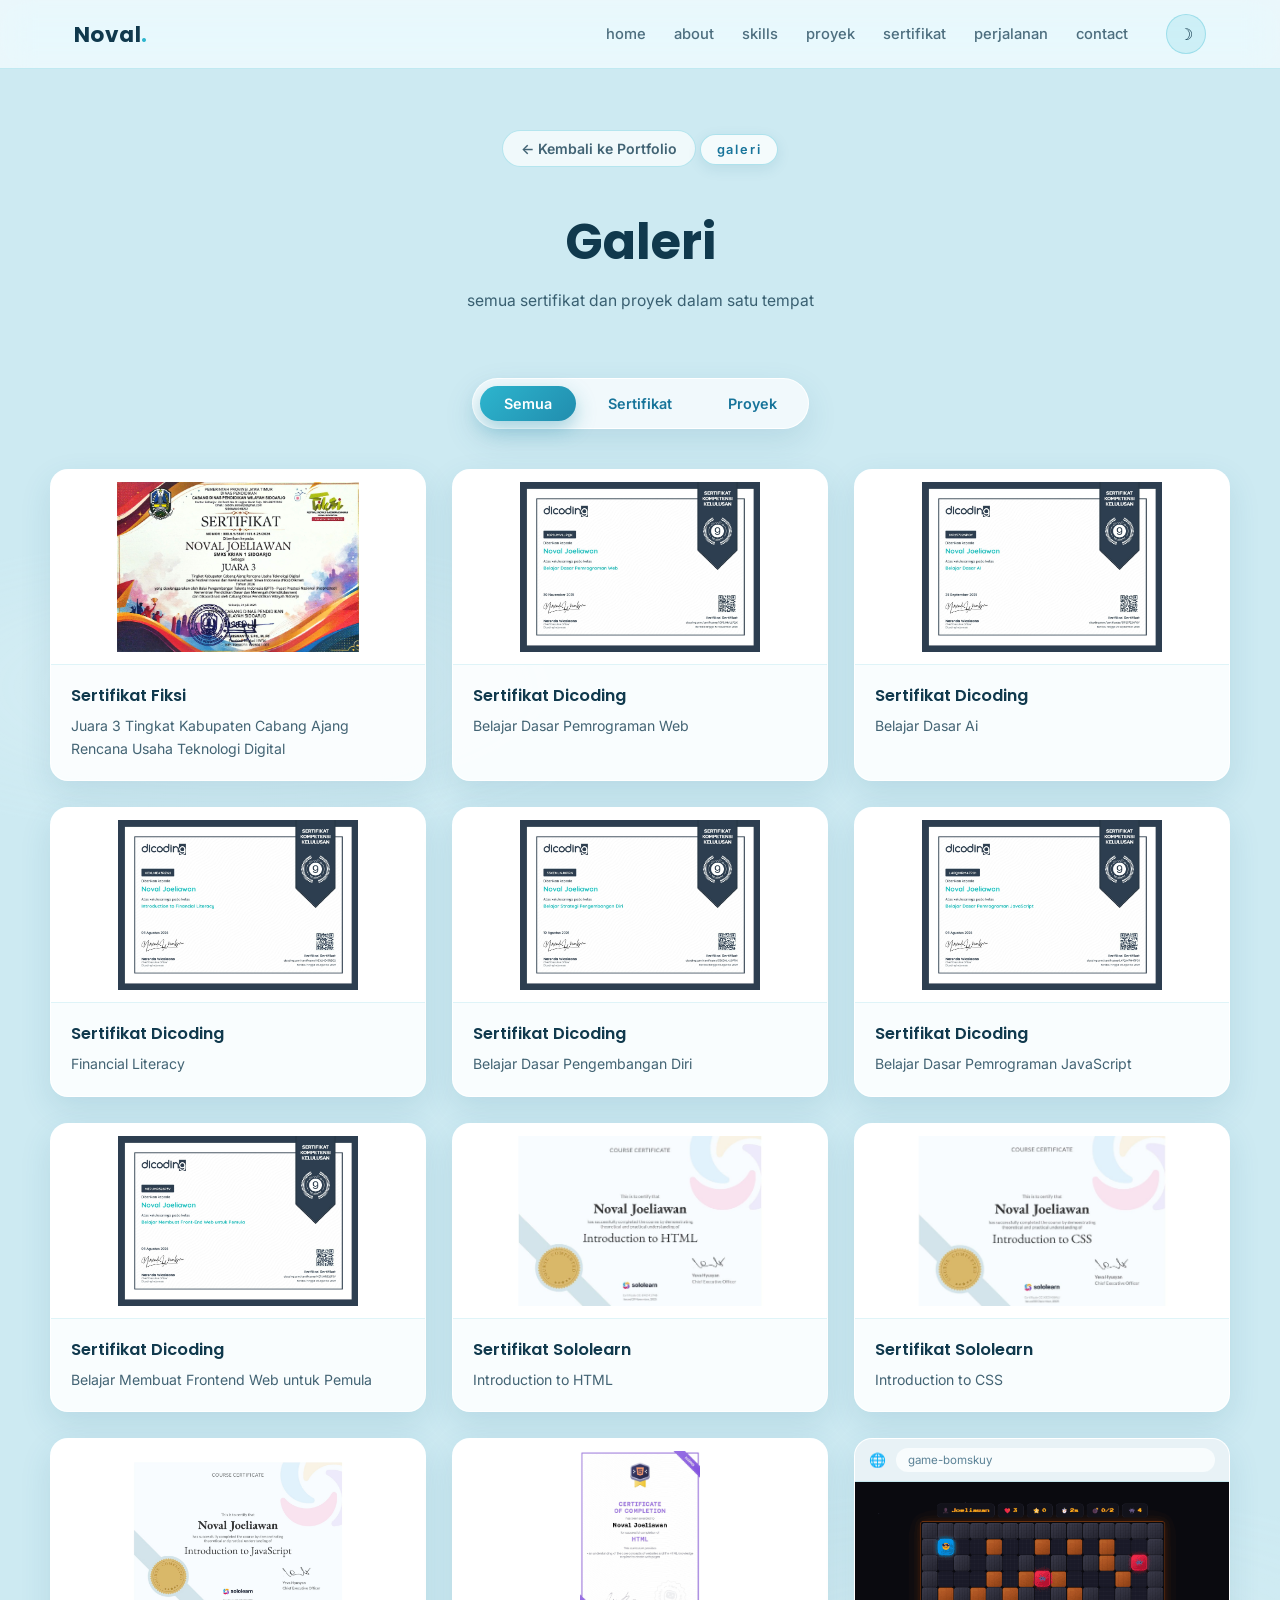
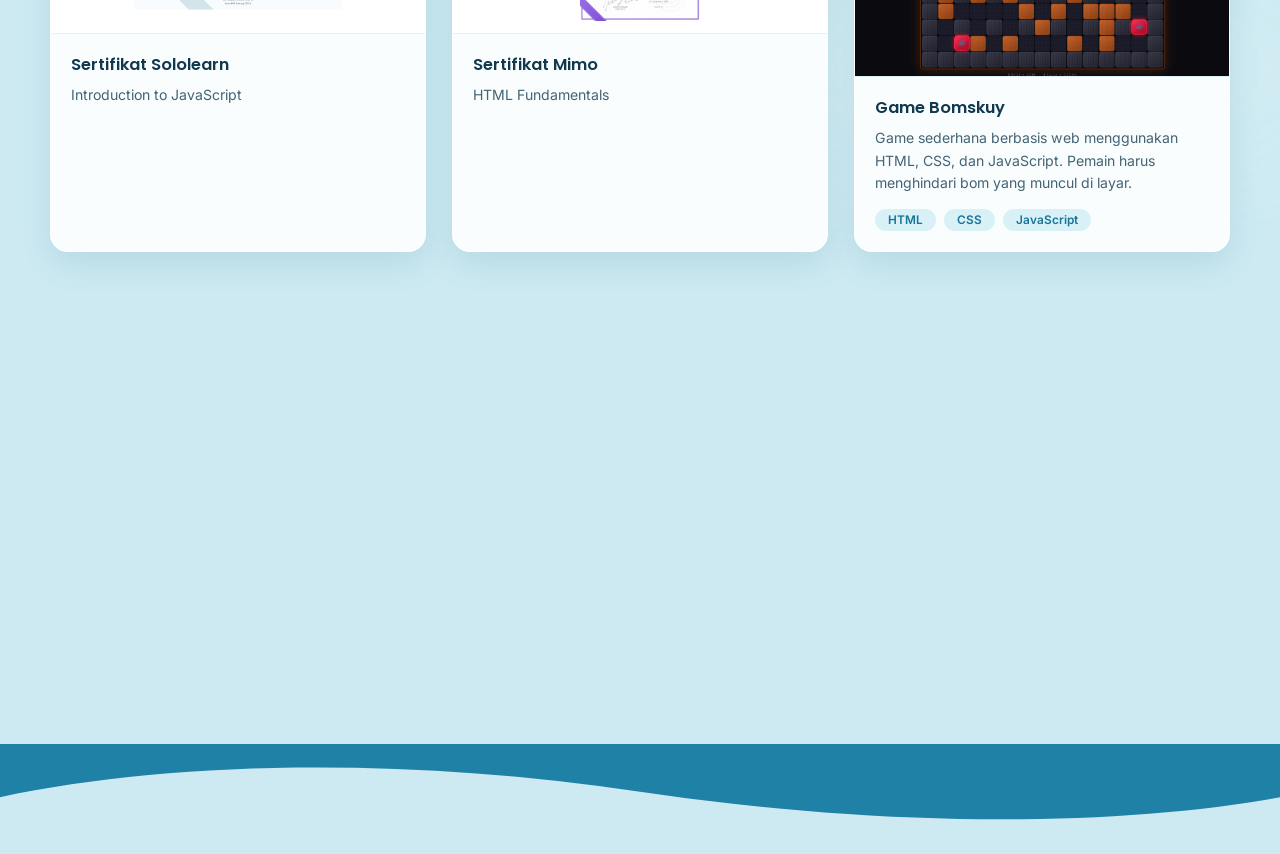
==== gallery.html @ e840181e "Menambahkan Sertifikat" ====
<!doctype html>
<html lang="id">
  <head>
    <meta charset="UTF-8" />
    <meta name="viewport" content="width=device-width, initial-scale=1.0" />
    <title>Galeri — Noval Joeliawan</title>
    <link rel="preconnect" href="https://fonts.googleapis.com" />
    <link rel="preconnect" href="https://fonts.gstatic.com" crossorigin />
    <link rel="stylesheet" href="style.css" />
    <link
      href="https://fonts.googleapis.com/css2?family=Poppins:wght@500;600;700&family=Inter:wght@400;500;600;700&display=swap"
      rel="stylesheet"
    />
    <link href="https://unpkg.com/aos@2.3.1/dist/aos.css" rel="stylesheet" />
    <script src="https://unpkg.com/aos@2.3.1/dist/aos.js"></script>
  </head>
  <body>
    <div class="preloader" id="preloader">
      <div class="preloader-inner">
        <div class="preloader-bar">
          <div class="preloader-bar-fill"></div>
        </div>
        <div class="preloader-text">loading<span>...</span></div>
      </div>
    </div>

    <div class="scroll-progress" id="scrollProgress"></div>

    <canvas id="particles-canvas"></canvas>

    <nav class="navbar">
      <div class="nav-container">
        <a
          href="index.html"
          class="nav-logo"
          id="logo"
          style="text-decoration: none"
        >
          Noval<span class="accent-dot">.</span>
        </a>
        <div class="hamburger"><span></span><span></span><span></span></div>
        <ul class="nav-menu">
          <li><a href="index.html#home" class="nav-link">home</a></li>
          <li><a href="index.html#about" class="nav-link">about</a></li>
          <li><a href="index.html#skills" class="nav-link">skills</a></li>
          <li><a href="index.html#proyek" class="nav-link">proyek</a></li>
          <li>
            <a href="index.html#sertifikat" class="nav-link">sertifikat</a>
          </li>
          <li><a href="index.html#timeline" class="nav-link">perjalanan</a></li>
          <li><a href="index.html#contact" class="nav-link">contact</a></li>
        </ul>
        <div class="nav-actions">
          <button
            type="button"
            class="theme-toggle"
            id="themeToggle"
            title="Toggle Theme"
          >
            <span class="icon-sun">☀</span>
            <span class="icon-moon">☽</span>
          </button>
        </div>
      </div>
    </nav>

    <section class="gallery-page">
      <div class="gallery-page-head">
        <a href="index.html" class="gallery-back-link" data-aos="fade-right">
          &larr; Kembali ke Portfolio
        </a>
        <span class="tag" data-aos="fade-up">Galeri</span>
        <h1 data-aos="fade-up" data-aos-duration="900">Galeri</h1>
        <p class="section-sub" data-aos="fade-up">
          semua sertifikat dan proyek dalam satu tempat
        </p>
      </div>

      <div class="gallery-tabs" data-aos="fade-up">
        <button type="button" class="gallery-tab active" data-category="semua">
          Semua
        </button>
        <button type="button" class="gallery-tab" data-category="sertifikat">
          Sertifikat
        </button>
        <button type="button" class="gallery-tab" data-category="proyek">
          Proyek
        </button>
      </div>

      <div
        id="fullGalleryGrid"
        class="card-grid gallery-full-grid"
        data-aos="zoom-in"
        data-aos-duration="900"
      ></div>
    </section>

    <div id="imgModal" class="modal">
      <span class="close" data-close-modal="imgModal">&times;</span>
      <img id="modalImg" class="modal-content" />
    </div>

    <button
      type="button"
      class="back-to-top"
      id="backToTop"
      aria-label="Back to top"
    >
      <svg viewBox="0 0 24 24">
        <polyline points="18 15 12 9 6 15"></polyline>
      </svg>
    </button>

    <script src="script.js"></script>
  </body>
</html>
---- style.css ----
:root {
  --deep: #218dae;
  --cyan: #2db5ce;
  --sand: #ffe69a;
  --gold: #ffd95a;

  --c-hero: #1f81a6;
  --c-about: #ffe9a5;
  --c-skills: #e4f5fa;
  --c-bars: #d2eef5;
  --c-proy: #f1fafd;
  --c-sert: #ffe29e;
  --c-time: #dff1f6;
  --c-contact: #1f81a6;
  --c-gall: #cdeaf2;

  --ink: #10394d;
  --ink-soft: rgba(16, 57, 77, 0.78);
  --ink-faint: rgba(16, 57, 77, 0.55);

  --card-bg: rgba(255, 255, 255, 0.88);
  --card-border: rgba(255, 255, 255, 0.95);
  --card-shadow: 0 12px 32px rgba(23, 98, 128, 0.12);
  --card-shadow-hover: 0 22px 44px rgba(23, 98, 128, 0.22);

  --nav-bg: rgba(255, 255, 255, 0.62);
  --nav-ink: #10394d;
  --nav-soft: rgba(16, 57, 77, 0.72);
  --nav-panel: rgba(255, 255, 255, 0.94);

  --chrome-bg: #e8f2f6;
  --chrome-bar: #f8fcfd;
  --chrome-text: #5b8296;

  --c-mid: rgba(45, 181, 206, 0.42);
  --c-back: rgba(45, 181, 206, 0.2);
  --c-foam: rgba(255, 255, 255, 0.6);

  --shim: rgba(255, 255, 255, 0.09);
  --creature-tint: #1f7fa0;

  --wave-big: url("data:image/svg+xml,%3Csvg xmlns='http://www.w3.org/2000/svg' viewBox='0 0 600 120' preserveAspectRatio='none'%3E%3Cpath d='M0,0 L0,58 C80,18 190,14 300,52 C410,90 520,92 600,58 L600,0 Z' fill='%23000'/%3E%3C/svg%3E");
  --wave-soft: url("data:image/svg+xml,%3Csvg xmlns='http://www.w3.org/2000/svg' viewBox='0 0 600 120' preserveAspectRatio='none'%3E%3Cpath d='M0,0 L0,68 C100,42 200,38 300,64 C400,90 500,86 600,68 L600,0 Z' fill='%23000'/%3E%3C/svg%3E");
  --wave-low: url("data:image/svg+xml,%3Csvg xmlns='http://www.w3.org/2000/svg' viewBox='0 0 600 120' preserveAspectRatio='none'%3E%3Cpath d='M0,0 L0,78 C90,60 210,60 300,78 C390,96 510,96 600,78 L600,0 Z' fill='%23000'/%3E%3C/svg%3E");
  --wave-foam: url("data:image/svg+xml,%3Csvg xmlns='http://www.w3.org/2000/svg' viewBox='0 0 600 120' preserveAspectRatio='none'%3E%3Cpath d='M0,40 C50,32 100,48 160,42 C220,36 270,52 330,44 C390,38 440,50 500,42 C540,36 570,46 600,40 L600,60 C560,66 520,54 470,62 C420,68 370,54 310,62 C250,68 200,56 140,62 C90,66 40,54 0,60 Z' fill='%23000'/%3E%3C/svg%3E");
  --svg-underline: url("data:image/svg+xml,%3Csvg xmlns='http://www.w3.org/2000/svg' viewBox='0 0 18 6'%3E%3Cpath d='M0,3C3,0,6,0,9,3C12,6,15,6,18,3' fill='none' stroke='%232DB5CE' stroke-width='2' stroke-linecap='round'/%3E%3C/svg%3E");
  --svg-fish: url("data:image/svg+xml,%3Csvg xmlns='http://www.w3.org/2000/svg' viewBox='0 0 60 30'%3E%3Cpath d='M56 15C46 4 27 2 16 9L3 15L16 21C27 28 46 26 56 15Z'/%3E%3C/svg%3E");
  --svg-fish-l: url("data:image/svg+xml,%3Csvg xmlns='http://www.w3.org/2000/svg' viewBox='0 0 60 30'%3E%3Cpath d='M4 15C14 4 33 2 44 9L57 15L44 21C33 28 14 26 4 15Z'/%3E%3C/svg%3E");
  --svg-whale: url("data:image/svg+xml,%3Csvg xmlns='http://www.w3.org/2000/svg' viewBox='0 0 120 48'%3E%3Cpath d='M112 24C106 14 92 7 78 7C74 7 70 8 67 10C64 4 58 2 53 3C55 6 56 9 55 12C48 14 41 17 37 21L10 10C15 16 18 20 18 24C18 28 15 32 10 38L37 27C45 34 60 40 76 40C92 40 106 33 112 24Z' fill='%23000'/%3E%3C/svg%3E");
  --svg-jelly: url("data:image/svg+xml,%3Csvg xmlns='http://www.w3.org/2000/svg' viewBox='0 0 40 56'%3E%3Cpath d='M20 3C30 3 37 9 37 17C37 23 32 26 27 26C24.5 26 22 24.5 20 24.5C17.5 24.5 15.5 26 13 26C8 26 3 23 3 17C3 9 10 3 20 3Z'/%3E%3Cpath d='M11 27C10 33 14 35 12.5 41' fill='none' stroke='%23000' stroke-width='2.4' stroke-linecap='round'/%3E%3Cpath d='M20 28C19 34 23 37 21 45' fill='none' stroke='%23000' stroke-width='2.4' stroke-linecap='round'/%3E%3Cpath d='M29 27C30 33 26 35 27.5 41' fill='none' stroke='%23000' stroke-width='2.4' stroke-linecap='round'/%3E%3C/svg%3E");
}

[data-theme="dark"] {
  --deep: #116b82;
  --cyan: #7dd3e8;
  --sand: #b89b52;
  --gold: #b89b52;

  --c-hero: #082f49;
  --c-about: #2a2410;
  --c-skills: #0c2534;
  --c-bars: #0a2130;
  --c-proy: #0c2b3a;
  --c-sert: #27210e;
  --c-time: #0a2331;
  --c-contact: #061a2b;
  --c-gall: #0b2533;

  --ink: #ddf7ff;
  --ink-soft: rgba(221, 247, 255, 0.72);
  --ink-faint: rgba(221, 247, 255, 0.48);

  --card-bg: rgba(125, 211, 232, 0.06);
  --card-border: rgba(125, 211, 232, 0.14);
  --card-shadow: 0 12px 32px rgba(0, 0, 0, 0.4);
  --card-shadow-hover: 0 22px 44px rgba(0, 0, 0, 0.55);

  --nav-bg: rgba(6, 26, 43, 0.55);
  --nav-ink: #ddf7ff;
  --nav-soft: rgba(221, 247, 255, 0.7);
  --nav-panel: rgba(8, 35, 52, 0.96);

  --chrome-bg: #10293a;
  --chrome-bar: #0b2231;
  --chrome-text: #7fa8bb;

  --c-mid: rgba(17, 107, 130, 0.5);
  --c-back: rgba(17, 107, 130, 0.24);
  --c-foam: rgba(221, 247, 255, 0.42);

  --shim: rgba(125, 211, 232, 0.07);
  --creature-tint: #7dd3e8;
}

*,
*::before,
*::after {
  margin: 0;
  padding: 0;
  box-sizing: border-box;
}

html {
  scroll-behavior: smooth;
  scroll-padding-top: 92px;
}

body {
  font-family: "Inter", sans-serif;
  color: var(--ink);
  background-color: var(--c-hero);
  overflow-x: hidden;
  min-height: 100vh;
  -webkit-font-smoothing: antialiased;
}

img {
  max-width: 100%;
  display: block;
}
ul {
  list-style: none;
}
a {
  text-decoration: none;
  color: inherit;
}
button {
  font-family: inherit;
  border: none;
  cursor: pointer;
  background: none;
}
::selection {
  background: rgba(45, 181, 206, 0.35);
}
a:focus-visible,
button:focus-visible {
  outline: 2px solid var(--cyan);
  outline-offset: 3px;
  border-radius: 6px;
}

::-webkit-scrollbar {
  width: 10px;
}
::-webkit-scrollbar-track {
  background: rgba(45, 181, 206, 0.08);
}
::-webkit-scrollbar-thumb {
  background: linear-gradient(180deg, var(--cyan), var(--deep));
  border-radius: 999px;
}

body,
.hero,
.about,
.skills,
.skill-bars-section,
.content-section,
.timeline-section,
.contact,
.gallery-page,
.circuit-divider,
.circuit-divider::before,
.circuit-divider::after,
.circuit-divider > .wave-extra,
.circuit-divider > .wave-foam,
.navbar,
.modal-content,
.email-box,
.email-field {
  transition:
    background-color 0.8s ease,
    border-color 0.8s ease,
    color 0.8s ease;
}
h2,
h3,
h4,
.about-inner p,
.section-sub,
.cert-desc,
.project-desc,
.timeline-content p,
.footer-note,
.card-title,
.cert-title,
.project-title,
.gallery-page-head h1 {
  transition: color 0.8s ease;
}

.hero,
.about,
.skills,
.skill-bars-section,
.content-section,
.timeline-section,
.contact,
.gallery-page {
  position: relative;
  z-index: 2;
  overflow: hidden;
}

.hero
  > :not(.bubbles-layer):not(.creatures-layer):not(.stars-layer):not(
    .sun-layer
  ):not(#particles-canvas),
.gallery-page
  > :not(.bubbles-layer):not(.creatures-layer):not(.stars-layer):not(
    #sun-layer
  ):not(#particles-canvas),
.about > :not(.bubbles-layer):not(.creatures-layer),
.skills > :not(.bubbles-layer):not(.creatures-layer),
.skill-bars-section > :not(.bubbles-layer):not(.creatures-layer),
.content-section > :not(.bubbles-layer):not(.creatures-layer),
.timeline-section > :not(.bubbles-layer):not(.creatures-layer),
.contact > :not(.bubbles-layer):not(.creatures-layer) {
  position: relative;
  z-index: 1;
}

#particles-canvas {
  position: absolute;
  inset: 0;
  width: 100%;
  height: 100%;
  z-index: 0;
  pointer-events: none;
}
body > #particles-canvas {
  display: none;
}

.tag {
  display: inline-flex;
  align-items: center;
  gap: 6px;
  padding: 7px 16px;
  border-radius: 999px;
  font-size: 0.8rem;
  font-weight: 600;
  letter-spacing: 0.14em;
  text-transform: lowercase;
  background: rgba(255, 255, 255, 0.78);
  color: #17749a;
  border: 1px solid rgba(45, 181, 206, 0.35);
  box-shadow: 0 4px 14px rgba(23, 98, 128, 0.1);
}
.hero .tag,
.contact .tag {
  background: rgba(255, 255, 255, 0.14);
  color: #eafcff;
  border-color: rgba(255, 255, 255, 0.35);
}

h2 {
  font-family: "Poppins", sans-serif;
  font-weight: 700;
  font-size: clamp(1.7rem, 3.6vw, 2.3rem);
  color: var(--ink);
  margin-top: 12px;
  text-align: center;
}
h2::after {
  content: "";
  display: block;
  width: 64px;
  height: 5px;
  margin: 14px auto 0;
  border-radius: 999px;
  background: linear-gradient(90deg, var(--cyan), var(--gold));
}
.section-sub {
  text-align: center;
  color: var(--ink-soft);
  margin: 12px 0 38px;
  font-size: 0.98rem;
}

.btn {
  display: inline-flex;
  align-items: center;
  justify-content: center;
  gap: 8px;
  padding: 13px 28px;
  border-radius: 999px;
  font-family: "Poppins", sans-serif;
  font-weight: 600;
  font-size: 0.95rem;
  transition:
    transform 0.3s ease,
    box-shadow 0.3s ease,
    background 0.3s ease,
    color 0.3s ease;
}
.btn-primary {
  background: linear-gradient(135deg, var(--sand), var(--gold));
  color: #7a5a12;
  box-shadow: 0 12px 28px rgba(255, 217, 90, 0.35);
}
.btn-primary:hover {
  transform: translateY(-3px);
  box-shadow: 0 18px 36px rgba(255, 217, 90, 0.45);
}
.btn-outline {
  border: 1.5px solid rgba(255, 255, 255, 0.75);
  color: #f2fbfe;
}
.btn-outline:hover {
  background: rgba(255, 255, 255, 0.14);
  transform: translateY(-3px);
}
.content-section .btn-outline {
  border-color: rgba(33, 141, 174, 0.55);
  color: #17749a;
}
.content-section .btn-outline:hover {
  background: rgba(45, 181, 206, 0.14);
  color: var(--deep);
}

.preloader {
  position: fixed;
  inset: 0;
  z-index: 1000;
  display: flex;
  align-items: center;
  justify-content: center;
  background: linear-gradient(160deg, #1b6f8e, #218dae 55%, #2b9fc0);
  transition:
    opacity 0.6s ease,
    visibility 0.6s ease;
}
.preloader.hidden {
  opacity: 0;
  visibility: hidden;
}
.preloader-inner {
  display: flex;
  flex-direction: column;
  align-items: center;
  gap: 20px;
}
.preloader-bar {
  width: 230px;
  height: 5px;
  border-radius: 999px;
  background: rgba(255, 255, 255, 0.22);
  overflow: hidden;
}
.preloader-bar-fill {
  width: 42%;
  height: 100%;
  border-radius: 999px;
  background: linear-gradient(90deg, var(--sand), var(--gold));
  animation: preloaderSlide 1.15s ease-in-out infinite;
}
@keyframes preloaderSlide {
  0% {
    transform: translateX(-120%);
  }
  100% {
    transform: translateX(300%);
  }
}
.preloader-text {
  font-size: 0.82rem;
  font-weight: 600;
  letter-spacing: 0.34em;
  text-transform: lowercase;
  color: rgba(255, 255, 255, 0.85);
}
.preloader-text span {
  animation: dotBlink 1s ease-in-out infinite;
}
@keyframes dotBlink {
  0%,
  100% {
    opacity: 0.25;
  }
  50% {
    opacity: 1;
  }
}

.scroll-progress {
  position: fixed;
  top: 0;
  left: 0;
  z-index: 200;
  height: 4px;
  width: 0;
  background: linear-gradient(90deg, var(--cyan), var(--sand));
  border-radius: 0 999px 999px 0;
}

.navbar {
  position: fixed;
  top: 0;
  left: 0;
  right: 0;
  z-index: 100;
  background: var(--nav-bg);
  -webkit-backdrop-filter: blur(16px) saturate(150%);
  backdrop-filter: blur(16px) saturate(150%);
  border-bottom: 1px solid rgba(45, 181, 206, 0.22);
}
.nav-container {
  max-width: 1180px;
  margin: 0 auto;
  padding: 14px 24px;
  display: flex;
  align-items: center;
  gap: 26px;
}
.nav-logo {
  font-family: "Poppins", sans-serif;
  font-weight: 700;
  font-size: 1.35rem;
  color: var(--nav-ink);
  margin-right: auto;
  letter-spacing: 0.02em;
}
.accent-dot {
  color: var(--cyan);
}
.nav-menu {
  display: flex;
  align-items: center;
  gap: 4px;
  order: 3;
}
.nav-link {
  position: relative;
  display: inline-block;
  padding: 8px 12px;
  font-size: 0.92rem;
  font-weight: 500;
  color: var(--nav-soft);
  text-transform: lowercase;
  transition:
    color 0.25s ease,
    background 0.25s ease;
}
.nav-link::after {
  content: "";
  position: absolute;
  left: 12px;
  right: 12px;
  bottom: 2px;
  height: 6px;
  background: var(--svg-underline) repeat-x left center / 18px 6px;
  opacity: 0;
  transform: translateY(5px);
  transition: 0.3s ease;
}
.nav-link:hover {
  color: var(--nav-ink);
}
.nav-link:hover::after {
  opacity: 1;
  transform: translateY(0);
}
.nav-actions {
  display: flex;
  align-items: center;
  gap: 10px;
  order: 4;
}
.theme-toggle {
  width: 40px;
  height: 40px;
  border-radius: 50%;
  display: flex;
  align-items: center;
  justify-content: center;
  background: rgba(45, 181, 206, 0.14);
  color: var(--nav-ink);
  border: 1px solid rgba(45, 181, 206, 0.3);
  font-size: 1rem;
  transition: 0.3s ease;
}
.theme-toggle:hover {
  background: rgba(45, 181, 206, 0.26);
  transform: rotate(15deg);
}
.icon-moon {
  display: inline;
}
.icon-sun {
  display: none;
}
[data-theme="dark"] .icon-moon {
  display: none;
}
[data-theme="dark"] .icon-sun {
  display: inline;
}
.hamburger {
  display: none;
  flex-direction: column;
  gap: 5px;
  cursor: pointer;
  order: 5;
  padding: 8px 4px;
}
.hamburger span {
  width: 24px;
  height: 2.5px;
  border-radius: 2px;
  background: var(--nav-ink);
  transition: 0.35s ease;
}
.hamburger.active span:nth-child(1) {
  transform: translateY(7.5px) rotate(45deg);
}
.hamburger.active span:nth-child(2) {
  opacity: 0;
}
.hamburger.active span:nth-child(3) {
  transform: translateY(-7.5px) rotate(-45deg);
}

.hero {
  width: 100%;
  min-height: 100vh;
  min-height: 100svh;
  display: grid;
  grid-template-columns: minmax(0, 560px) minmax(0, 470px);
  justify-content: center;
  align-items: center;
  gap: 56px;
  padding: 130px 28px 90px;
  background-color: var(--c-hero);

  background-image: linear-gradient(
    180deg,
    rgba(255, 255, 255, 0.08),
    rgba(4, 26, 38, 0.18) 90%
  );
}

.hero::before {
  content: "";
  position: absolute;
  inset: 0;
  z-index: 0;
  pointer-events: none;
  background-image:
    linear-gradient(
      73deg,
      rgba(255, 255, 255, 0) 30%,
      rgba(255, 255, 255, 0.05) 36%,
      rgba(255, 255, 255, 0.13) 42%,
      rgba(255, 255, 255, 0.05) 48%,
      rgba(255, 255, 255, 0) 54%
    ),
    linear-gradient(
      84deg,
      rgba(255, 255, 255, 0) 55%,
      rgba(255, 255, 255, 0.06) 61%,
      rgba(255, 255, 255, 0.11) 66%,
      rgba(255, 255, 255, 0.04) 72%,
      rgba(255, 255, 255, 0) 78%
    ),
    linear-gradient(
      66deg,
      rgba(255, 255, 255, 0) 5%,
      rgba(255, 255, 255, 0.045) 11%,
      rgba(255, 255, 255, 0.09) 16%,
      rgba(255, 255, 255, 0.03) 22%,
      rgba(255, 255, 255, 0) 28%
    );
  animation: raysDrift 16s ease-in-out infinite alternate;
  opacity: 0.9;
  transition: opacity 0.9s ease;
}
@keyframes raysDrift {
  from {
    transform: translate3d(-1.5%, 0, 0);
  }
  to {
    transform: translate3d(1.5%, -1%, 0);
  }
}

.hero::after {
  content: "";
  position: absolute;
  top: -6%;
  right: 10%;
  width: 380px;
  height: 380px;
  border-radius: 50%;
  background: radial-gradient(
    circle,
    rgba(221, 247, 255, 0.22),
    rgba(125, 211, 232, 0.07) 48%,
    transparent 70%
  );
  opacity: 0;
  pointer-events: none;
  z-index: 0;
  transition: opacity 0.9s ease;
}
[data-theme="dark"] .hero::after {
  opacity: 1;
}
[data-theme="dark"] .hero::before {
  opacity: 0.32;
}

.stars-layer {
  position: absolute;
  inset: 0;
  z-index: 0;
  pointer-events: none;
  opacity: 0;
  transition: opacity 1.1s ease;
}
[data-theme="dark"] .stars-layer {
  opacity: 1;
}
.stars-a,
.stars-b {
  position: absolute;
  inset: 0;
  background-repeat: no-repeat;
}
.stars-a {
  background-image:
    radial-gradient(
      1.6px 1.6px at 12% 22%,
      rgba(221, 247, 255, 0.95) 0%,
      transparent 100%
    ),
    radial-gradient(
      1.2px 1.2px at 28% 12%,
      rgba(221, 247, 255, 0.8) 0%,
      transparent 100%
    ),
    radial-gradient(
      1.4px 1.4px at 44% 28%,
      rgba(221, 247, 255, 0.9) 0%,
      transparent 100%
    ),
    radial-gradient(
      1px 1px at 62% 10%,
      rgba(221, 247, 255, 0.7) 0%,
      transparent 100%
    ),
    radial-gradient(
      1.5px 1.5px at 76% 24%,
      rgba(221, 247, 255, 0.85) 0%,
      transparent 100%
    ),
    radial-gradient(
      1.1px 1.1px at 90% 16%,
      rgba(221, 247, 255, 0.75) 0%,
      transparent 100%
    ),
    radial-gradient(
      1.3px 1.3px at 8% 46%,
      rgba(221, 247, 255, 0.7) 0%,
      transparent 100%
    );
  animation: twinkle 5.5s ease-in-out infinite;
}
.stars-b {
  background-image:
    radial-gradient(
      1.1px 1.1px at 20% 34%,
      rgba(125, 211, 232, 0.85) 0%,
      transparent 100%
    ),
    radial-gradient(
      1.4px 1.4px at 36% 18%,
      rgba(125, 211, 232, 0.7) 0%,
      transparent 100%
    ),
    radial-gradient(
      1px 1px at 55% 38%,
      rgba(125, 211, 232, 0.65) 0%,
      transparent 100%
    ),
    radial-gradient(
      1.2px 1.2px at 70% 40%,
      rgba(125, 211, 232, 0.8) 0%,
      transparent 100%
    ),
    radial-gradient(
      1.3px 1.3px at 84% 30%,
      rgba(125, 211, 232, 0.7) 0%,
      transparent 100%
    ),
    radial-gradient(
      1px 1px at 96% 44%,
      rgba(125, 211, 232, 0.6) 0%,
      transparent 100%
    );
  animation: twinkle 7.5s ease-in-out 1.4s infinite;
}
@keyframes twinkle {
  0%,
  100% {
    opacity: 0.95;
  }
  50% {
    opacity: 0.4;
  }
}

.stars-layer::before {
  content: "";
  position: absolute;
  top: 9%;
  right: 15%;
  width: 110px;
  height: 110px;
  border-radius: 50%;
  background: radial-gradient(
    circle at 38% 34%,
    rgba(238, 250, 255, 0.95),
    rgba(221, 247, 255, 0.5) 46%,
    rgba(125, 211, 232, 0.16) 70%,
    transparent 75%
  );
}
.stars-layer::after {
  content: "";
  position: absolute;
  top: 18%;
  right: calc(15% + 16px);
  width: 78px;
  height: 82%;
  border-radius: 40px;
  background: linear-gradient(
    180deg,
    rgba(221, 247, 255, 0.13),
    rgba(221, 247, 255, 0.03) 60%,
    transparent 85%
  );
  filter: blur(9px);
}

.sun-layer {
  position: absolute;
  inset: 0;
  z-index: 0;
  pointer-events: none;
  opacity: 1;
  transition: opacity 1.1s ease;
}
[data-theme="dark"] .sun-layer {
  opacity: 0;
}

.sun-layer::before {
  content: "";
  position: absolute;
  top: 9%;
  right: 15%;
  width: 110px;
  height: 110px;
  border-radius: 50%;
  background: radial-gradient(
    circle at 40% 36%,
    rgba(255, 251, 224, 0.98),
    rgba(255, 230, 154, 0.92) 45%,
    rgba(255, 217, 90, 0.3) 68%,
    transparent 75%
  );
  box-shadow:
    0 0 46px rgba(255, 217, 90, 0.5),
    0 0 110px rgba(255, 217, 90, 0.25);
  animation: sunGlow 9s ease-in-out infinite alternate;
}

.sun-layer::after {
  content: "";
  position: absolute;
  top: 18%;
  right: calc(15% + 16px);
  width: 78px;
  height: 82%;
  border-radius: 40px;
  background: linear-gradient(
    180deg,
    rgba(255, 217, 90, 0.2),
    rgba(255, 217, 90, 0.04) 60%,
    transparent 85%
  );
  filter: blur(9px);
}
@keyframes sunGlow {
  from {
    transform: scale(0.97);
  }
  to {
    transform: scale(1.03);
  }
}

.hero-text {
  max-width: 560px;
}
.hero-text h1 {
  font-family: "Poppins", sans-serif;
  font-weight: 700;
  font-size: clamp(2.1rem, 4.8vw, 3.25rem);
  line-height: 1.16;
  color: #f4fcff;
  margin: 18px 0 12px;
}
.name-highlight {
  background: linear-gradient(92deg, var(--sand), var(--gold) 60%, #ffd76e);
  -webkit-background-clip: text;
  background-clip: text;
  -webkit-text-fill-color: transparent;
}
.typing-wrap {
  display: inline-flex;
  align-items: center;
  gap: 10px;
  padding: 10px 20px;
  border-radius: 999px;
  background: rgba(255, 255, 255, 0.12);
  border: 1px solid rgba(255, 255, 255, 0.28);
  -webkit-backdrop-filter: blur(8px);
  backdrop-filter: blur(8px);
  margin-bottom: 18px;
}
.typing-label {
  font-size: 1rem;
}
.typing-text {
  font-weight: 600;
  font-size: 1.02rem;
  color: #dff4f9;
  letter-spacing: 0.03em;
}
.typing-cursor {
  font-weight: 300;
  color: #7fdce9;
  animation: cursorBlink 0.9s steps(2, start) infinite;
}
@keyframes cursorBlink {
  50% {
    opacity: 0;
  }
}
.hero-text p {
  color: rgba(226, 244, 249, 0.85);
  line-height: 1.75;
  font-size: 1rem;
  max-width: 46ch;
}
.hero-actions {
  display: flex;
  flex-wrap: wrap;
  gap: 14px;
  margin-top: 30px;
}

.hero-visual {
  position: relative;
  min-height: 500px;
  display: flex;
  align-items: center;
  justify-content: center;
}
.hero-visual::before {
  content: "";
  position: absolute;
  width: min(430px, 90%);
  aspect-ratio: 1;
  left: 50%;
  top: 50%;
  border-radius: 50%;
  background: radial-gradient(
    circle,
    rgba(82, 214, 232, 0.38) 0%,
    rgba(45, 181, 206, 0.16) 45%,
    rgba(45, 181, 206, 0) 70%
  );
  animation: glowPulse 7s ease-in-out infinite alternate;
  z-index: 0;
  pointer-events: none;
}
@keyframes glowPulse {
  from {
    transform: translate(-50%, -50%) scale(0.94);
    opacity: 0.7;
  }
  to {
    transform: translate(-50%, -50%) scale(1.08);
    opacity: 1;
  }
}
.hero-img-wrap {
  position: relative;
  z-index: 1;
  width: min(320px, 64vw);
  aspect-ratio: 1;
  border-radius: 50%;
  padding: 12px;
  background: rgba(255, 255, 255, 0.1);
  border: 2px solid rgba(255, 255, 255, 0.38);
  box-shadow: 0 30px 70px rgba(4, 42, 62, 0.45);
  overflow: hidden;
  animation: floatBob 6.5s ease-in-out infinite alternate;
}
.hero-img-wrap img {
  width: 100%;
  height: 100%;
  object-fit: cover;
  border-radius: 50%;
}
.hero-badge {
  position: absolute;
  z-index: 2;
  display: flex;
  align-items: center;
  gap: 6px;
  padding: 10px 18px;
  border-radius: 999px;
  font-family: "Poppins", sans-serif;
  font-weight: 600;
  font-size: 0.85rem;
  color: #eafcff;
  background: rgba(255, 255, 255, 0.16);
  border: 1px solid rgba(255, 255, 255, 0.34);
  -webkit-backdrop-filter: blur(10px);
  backdrop-filter: blur(10px);
  box-shadow: 0 10px 26px rgba(4, 42, 62, 0.3);
  animation: floatSoft 5.5s ease-in-out infinite alternate;
}
.hero-badge-1 {
  top: 6%;
  left: -3%;
}
.hero-badge-2 {
  top: 34%;
  right: -6%;
  animation-duration: 6.8s;
  animation-delay: 1.1s;
}
@keyframes floatBob {
  from {
    transform: translateY(-9px);
  }
  to {
    transform: translateY(11px);
  }
}
@keyframes floatSoft {
  from {
    transform: translateY(-6px);
  }
  to {
    transform: translateY(8px);
  }
}

.bubbles-layer {
  position: absolute;
  inset: 0;
  overflow: hidden;
  pointer-events: none;
  z-index: 0;
}
.bubble {
  position: absolute;
  bottom: -46px;
  left: var(--x);
  width: var(--s);
  height: var(--s);
  border-radius: 50%;
  background: radial-gradient(
    circle at 32% 28%,
    rgba(255, 255, 255, 0.65),
    rgba(255, 255, 255, 0.14) 52%,
    rgba(255, 255, 255, 0) 72%
  );
  border: 1px solid rgba(255, 255, 255, 0.3);
  box-shadow:
    inset 2px 3px 5px rgba(255, 255, 255, 0.2),
    inset -3px -4px 8px rgba(45, 181, 206, 0.14);
  opacity: 0;
  pointer-events: none;
  animation: bubbleRise var(--d) linear infinite;
  animation-delay: var(--dl);
}

.bubble::after {
  content: "";
  position: absolute;
  top: 16%;
  left: 24%;
  width: 28%;
  height: 28%;
  border-radius: 50%;
  background: rgba(255, 255, 255, 0.85);
  filter: blur(0.6px);
  opacity: 0.75;
}
@keyframes bubbleRise {
  0% {
    transform: translate3d(0, 0, 0) scale(0.75);
    opacity: 0;
  }
  9% {
    opacity: var(--o);
  }
  82% {
    opacity: var(--o);
  }
  100% {
    transform: translate3d(var(--dx), var(--travel), 0) scale(1.08);
    opacity: 0;
  }
}

[data-theme="dark"] .bubble {
  box-shadow:
    inset 2px 3px 5px rgba(221, 247, 255, 0.25),
    inset -3px -4px 8px rgba(17, 107, 130, 0.3),
    0 0 10px rgba(125, 211, 232, 0.22);
  border-color: rgba(125, 211, 232, 0.35);
}

.creatures-layer {
  position: absolute;
  inset: 0;
  overflow: hidden;
  pointer-events: none;
  z-index: 0;
}
.creature {
  position: absolute;
  pointer-events: none;
  background-color: var(--creature-tint);
  opacity: var(--co, 0.25);
  -webkit-mask-repeat: no-repeat;
  mask-repeat: no-repeat;
  -webkit-mask-position: center;
  mask-position: center;
  -webkit-mask-size: contain;
  mask-size: contain;
}
.school {
  position: absolute;
  left: -170px;
  top: var(--y, 50%);
  pointer-events: none;
  animation: swimRight var(--dur, 34s) linear infinite;
  animation-delay: var(--dl, 0s);
}
.school.to-left {
  left: auto;
  right: -170px;
  animation-name: swimLeft;
}
.fish {
  width: var(--w, 34px);
  aspect-ratio: 2 / 1;
  -webkit-mask-image: var(--svg-fish);
  mask-image: var(--svg-fish);
  animation: fishBob var(--bob, 4s) ease-in-out infinite alternate;
}
.fish.flip {
  -webkit-mask-image: var(--svg-fish-l);
  mask-image: var(--svg-fish-l);
}
.whale {
  width: var(--w, 190px);
  aspect-ratio: 120 / 48;
  top: var(--y, 30%);
  left: -300px;
  -webkit-mask-image: var(--svg-whale);
  mask-image: var(--svg-whale);
  animation: whaleSwim var(--dur, 65s) linear infinite;
  animation-delay: var(--dl, 0s);
}
.whale.to-left {
  left: auto;
  right: -300px;
  animation-name: whaleSwimL;
}
.jelly-wrap {
  position: absolute;
  bottom: -90px;
  left: var(--x, 50%);
  pointer-events: none;
  animation: jellyRise var(--dur, 40s) linear infinite;
  animation-delay: var(--dl, 0s);
}
.jelly {
  width: var(--w, 46px);
  aspect-ratio: 5 / 7;
  -webkit-mask-image: var(--svg-jelly);
  mask-image: var(--svg-jelly);
  animation: jellyPulse 4.6s ease-in-out infinite;
}
@keyframes swimRight {
  from {
    transform: translate3d(0, 0, 0);
  }
  to {
    transform: translate3d(calc(100vw + 220px), 0, 0);
  }
}
@keyframes swimLeft {
  from {
    transform: translate3d(0, 0, 0);
  }
  to {
    transform: translate3d(calc(-100vw - 220px), 0, 0);
  }
}
@keyframes fishBob {
  from {
    transform: translateY(-6px);
  }
  to {
    transform: translateY(6px);
  }
}
@keyframes whaleSwim {
  from {
    transform: translate3d(0, 0, 0);
  }
  25% {
    transform: translate3d(28vw, -14px, 0);
  }
  50% {
    transform: translate3d(56vw, 10px, 0);
  }
  75% {
    transform: translate3d(84vw, -12px, 0);
  }
  to {
    transform: translate3d(calc(100vw + 340px), 0, 0);
  }
}
@keyframes whaleSwimL {
  from {
    transform: translate3d(0, 0, 0) scaleX(-1);
  }
  25% {
    transform: translate3d(-28vw, -14px, 0) scaleX(-1);
  }
  50% {
    transform: translate3d(-56vw, 10px, 0) scaleX(-1);
  }
  75% {
    transform: translate3d(-84vw, -12px, 0) scaleX(-1);
  }
  to {
    transform: translate3d(calc(-100vw - 340px), 0, 0) scaleX(-1);
  }
}
@keyframes jellyRise {
  0% {
    transform: translate3d(0, 0, 0) scale(0.9);
    opacity: 0;
  }
  10% {
    opacity: 1;
  }
  50% {
    transform: translate3d(34px, calc(var(--travel) / 2), 0) scale(1);
  }
  88% {
    opacity: 1;
  }
  100% {
    transform: translate3d(-26px, var(--travel), 0) scale(0.92);
    opacity: 0;
  }
}
@keyframes jellyPulse {
  0%,
  100% {
    transform: scaleY(0.92) scaleX(1.05);
  }
  50% {
    transform: scaleY(1.06) scaleX(0.96);
  }
}
.hero .creature,
.contact .creature {
  --creature-tint: #d6f2f8;
}

.circuit-divider {
  --m-main: var(--wave-big);
  --m-mid: var(--wave-soft);
  --m-back: var(--wave-low);

  --dur-main: 20s;
  --dur-mid: 27s;
  --dur-back: 35s;
  --dur-foam: 16s;

  --c-main: var(--cyan);
  --c-base: var(--tint-soft, #b9e5ee);
  --foam-o: 0.35;

  --div-h: clamp(84px, 12vw, 140px);

  position: relative;
  z-index: 2;
  overflow: hidden;
  height: var(--div-h);
  background-color: var(--c-base);
}

.circuit-divider::before,
.circuit-divider::after,
.circuit-divider > .wave-extra,
.circuit-divider > .wave-foam {
  position: absolute;
  left: 0;
  top: -16px;
  width: 200%;
  height: calc(100% + 32px);
  pointer-events: none;
  -webkit-mask-repeat: repeat-x;
  mask-repeat: repeat-x;
  -webkit-mask-size: 50% 100%;
  mask-size: 50% 100%;
  transform-origin: top center;
}

.circuit-divider::before {
  content: "";
  background-color: var(--c-back);
  -webkit-mask-image: var(--m-back);
  mask-image: var(--m-back);
  animation: waveFlow2 var(--dur-back) linear infinite reverse;
}

.circuit-divider > .wave-extra {
  display: block;
  background-color: var(--c-mid);
  -webkit-mask-image: var(--m-mid);
  mask-image: var(--m-mid);
  animation: waveFlow var(--dur-mid) linear infinite;
}

.circuit-divider > .wave-foam {
  display: block;
  background-color: var(--c-foam);
  -webkit-mask-image: var(--wave-foam);
  mask-image: var(--wave-foam);
  filter: blur(2px);
  opacity: var(--foam-o);
  animation: waveFlow2 var(--dur-foam) linear infinite reverse;
}

.circuit-divider::after {
  content: "";
  background-color: var(--c-main);
  -webkit-mask-image: var(--m-main);
  mask-image: var(--m-main);
  animation: waveFlow var(--dur-main) linear infinite;
}

@keyframes waveFlow {
  0% {
    transform: translate3d(0, 0, 0) scaleY(1);
  }
  30% {
    transform: translate3d(-15%, 5px, 0) scaleY(1.05);
  }
  60% {
    transform: translate3d(-30%, -3px, 0) scaleY(0.97);
  }
  100% {
    transform: translate3d(-50%, 0, 0) scaleY(1);
  }
}
@keyframes waveFlow2 {
  0% {
    transform: translate3d(0, 0, 0) scaleY(1);
  }
  35% {
    transform: translate3d(-17.5%, -5px, 0) scaleY(0.96);
  }
  70% {
    transform: translate3d(-35%, 4px, 0) scaleY(1.05);
  }
  100% {
    transform: translate3d(-50%, 0, 0) scaleY(1);
  }
}

.wave-a {
  --m-main: var(--wave-big);
  --m-mid: var(--wave-soft);
  --m-back: var(--wave-low);
  --dur-main: 19s;
  --dur-mid: 26s;
  --dur-back: 34s;
  --dur-foam: 15s;
  --c-main: var(--c-hero);
  --c-base: var(--c-about);
  --foam-o: 0.4;
  --div-h: clamp(90px, 13vw, 150px);
}

.wave-b {
  --m-main: var(--wave-soft);
  --m-mid: var(--wave-big);
  --m-back: var(--wave-low);
  --dur-main: 21s;
  --dur-mid: 28s;
  --dur-back: 36s;
  --dur-foam: 17s;
  --c-main: var(--c-about);
  --c-base: var(--c-skills);
  --foam-o: 0.45;
  --div-h: clamp(84px, 12vw, 140px);
}

.wave-c {
  --m-main: var(--wave-low);
  --m-mid: var(--wave-soft);
  --m-back: var(--wave-big);
  --dur-main: 22s;
  --dur-mid: 29s;
  --dur-back: 35s;
  --c-main: var(--c-bars);
  --c-base: var(--c-proy);
  --div-h: clamp(80px, 11vw, 130px);
}

.wave-d {
  --m-main: var(--wave-low);
  --m-mid: var(--wave-low);
  --m-back: var(--wave-soft);
  --dur-main: 20s;
  --dur-mid: 27s;
  --dur-back: 36s;
  --dur-foam: 15s;
  --c-main: var(--c-proy);
  --c-base: var(--c-sert);
  --foam-o: 0.22;
  --div-h: clamp(72px, 10vw, 120px);
}

.wave-e {
  --m-main: var(--wave-soft);
  --m-mid: var(--wave-big);
  --m-back: var(--wave-low);
  --dur-main: 18s;
  --dur-mid: 26s;
  --dur-back: 33s;
  --dur-foam: 14s;
  --c-main: var(--c-sert);
  --c-base: var(--c-time);
  --foam-o: 0.5;
  --div-h: clamp(84px, 12vw, 136px);
}

.wave-f {
  --m-main: var(--wave-big);
  --m-mid: var(--wave-soft);
  --m-back: var(--wave-low);
  --dur-main: 22s;
  --dur-mid: 30s;
  --dur-back: 38s;
  --c-main: var(--c-time);
  --c-base: var(--c-contact);
  --div-h: clamp(90px, 12vw, 145px);
}

.wave-c > .wave-foam,
.wave-f > .wave-foam {
  display: none;
}

.skills::before,
.skill-bars-section::before,
.content-section::before,
.timeline-section::before,
.contact::before,
.gallery-page::before {
  content: "";
  position: absolute;
  inset: 0;
  z-index: 0;
  pointer-events: none;
  background:
    radial-gradient(
      620px 220px at 18% 28%,
      rgba(255, 255, 255, 0.3),
      transparent 70%
    ),
    radial-gradient(
      720px 260px at 78% 68%,
      rgba(255, 255, 255, 0.22),
      transparent 72%
    );
  opacity: 0.65;
  animation: sheenDrift 24s ease-in-out infinite alternate;
  transition: opacity 0.9s ease;
}
@keyframes sheenDrift {
  from {
    transform: translate3d(-1.6%, -1%, 0);
  }
  to {
    transform: translate3d(1.6%, 1.2%, 0);
  }
}
.about::before {
  content: "";
  position: absolute;
  inset: 0;
  z-index: 0;
  pointer-events: none;
  background: radial-gradient(
    700px 300px at 50% 12%,
    rgba(255, 236, 170, 0.5),
    transparent 70%
  );
  opacity: 0.5;
  transition: opacity 0.9s ease;
}
[data-theme="dark"] .about::before {
  background: radial-gradient(
    700px 300px at 50% 12%,
    rgba(184, 155, 82, 0.25),
    transparent 70%
  );
  opacity: 0.35;
}

.skills::after,
.content-section::after,
.timeline-section::after {
  content: "";
  position: absolute;
  top: 0;
  left: -100%;
  width: 300%;
  height: 100%;
  z-index: 0;
  pointer-events: none;
  background: repeating-linear-gradient(
    100deg,
    transparent 0px,
    transparent 340px,
    var(--shim) 380px,
    transparent 430px,
    transparent 900px
  );
  animation: shimmerPan 46s linear infinite;
}
@keyframes shimmerPan {
  from {
    transform: translate3d(0, 0, 0);
  }
  to {
    transform: translate3d(900px, 0, 0);
  }
}

.about {
  background-color: var(--c-about);
  padding: 96px 24px 110px;
}
.about-inner {
  max-width: 860px;
  margin: 0 auto;
  text-align: center;
}
.about-inner p {
  margin-top: 22px;
  color: var(--ink-soft);
  line-height: 1.85;
  font-size: 1.02rem;
}
.about-highlights {
  display: flex;
  flex-wrap: wrap;
  justify-content: center;
  gap: 14px;
  margin-top: 36px;
}
.about-highlight {
  display: flex;
  align-items: center;
  gap: 10px;
  padding: 12px 22px;
  border-radius: 999px;
  background: rgba(255, 255, 255, 0.85);
  border: 1px solid rgba(255, 255, 255, 0.95);
  box-shadow: 0 8px 22px rgba(150, 110, 20, 0.14);
  font-weight: 600;
  font-size: 0.92rem;
  color: var(--ink);
  transition:
    transform 0.3s ease,
    box-shadow 0.3s ease,
    background-color 0.8s ease,
    border-color 0.8s ease,
    color 0.8s ease;
}
.about-highlight:hover {
  transform: translateY(-4px);
  box-shadow: 0 14px 30px rgba(150, 110, 20, 0.2);
}
.about-highlight-icon {
  font-size: 1.1rem;
}

.skills {
  background-color: var(--c-skills);
  padding: 96px 24px 70px;
  text-align: center;
}
.card-list {
  display: flex;
  flex-wrap: wrap;
  justify-content: center;
  gap: 18px;
  margin-top: 44px;
}
.card {
  width: 132px;
  padding: 24px 12px 20px;
  border-radius: 18px;
  display: flex;
  flex-direction: column;
  align-items: center;
  gap: 12px;
  background: var(--card-bg);
  border: 1px solid var(--card-border);
  box-shadow: var(--card-shadow);
  transition:
    transform 0.35s ease,
    box-shadow 0.35s ease,
    background-color 0.8s ease,
    border-color 0.8s ease;
}
.card img {
  width: 52px;
  height: 52px;
  transition: transform 0.35s ease;
}
.card-title {
  font-weight: 600;
  font-size: 0.95rem;
  color: var(--ink);
}
.card:hover {
  transform: translateY(-8px);
  box-shadow: var(--card-shadow-hover);
}
.card:hover img {
  transform: scale(1.12) rotate(-4deg);
}

.skill-bars-section {
  background-color: var(--c-bars);
  padding: 26px 24px 96px;
}
.skill-bars-container {
  max-width: 720px;
  margin: 0 auto;
  display: grid;
  gap: 24px;
}
.skill-bar-header {
  display: flex;
  justify-content: space-between;
  align-items: baseline;
  margin-bottom: 9px;
}
.skill-bar-name {
  font-family: "Poppins", sans-serif;
  font-weight: 600;
  font-size: 0.95rem;
  color: var(--ink);
}
.skill-bar-percent {
  font-weight: 700;
  font-size: 0.85rem;
  color: #1a86a8;
}
.skill-bar-track {
  height: 14px;
  border-radius: 999px;
  overflow: hidden;
  background: rgba(255, 255, 255, 0.75);
  border: 1px solid rgba(45, 181, 206, 0.28);
  box-shadow: inset 0 2px 5px rgba(23, 98, 128, 0.14);
  transition:
    background-color 0.8s ease,
    border-color 0.8s ease;
}
.skill-bar-fill {
  position: relative;
  height: 100%;
  width: 0;
  border-radius: 999px;
  overflow: hidden;
  background: linear-gradient(90deg, var(--cyan), var(--deep));
  transition: width 1.4s cubic-bezier(0.22, 1, 0.36, 1);
}
.skill-bar-fill::after {
  content: "";
  position: absolute;
  inset: 0;
  background: linear-gradient(
    100deg,
    rgba(255, 255, 255, 0) 25%,
    rgba(255, 255, 255, 0.55) 50%,
    rgba(255, 255, 255, 0) 75%
  );
  transform: translateX(-100%);
  opacity: 0;
}
.skill-bar-fill.animated::after {
  opacity: 1;
  animation: barShimmer 3.4s ease-in-out 1.4s infinite;
}
@keyframes barShimmer {
  0% {
    transform: translateX(-100%);
  }
  60%,
  100% {
    transform: translateX(100%);
  }
}

#proyek {
  background-color: var(--c-proy);
}
#sertifikat {
  background-color: var(--c-sert);
}
.content-section {
  padding: 96px 24px 110px;
  text-align: center;
}
.card-grid {
  display: grid;
  grid-template-columns: repeat(auto-fill, minmax(280px, 1fr));
  gap: 26px;
  max-width: 1180px;
  margin: 0 auto;
}
.cert-card,
.project-card {
  background: var(--card-bg);
  border: 1px solid var(--card-border);
  border-radius: 18px;
  overflow: hidden;
  text-align: left;
  box-shadow: var(--card-shadow);
  transition:
    transform 0.35s ease,
    box-shadow 0.35s ease,
    background-color 0.8s ease,
    border-color 0.8s ease;
}
.cert-card:hover,
.project-card:hover {
  transform: translateY(-8px);
  box-shadow: var(--card-shadow-hover);
}
.cert-card img,
.project-card img {
  width: 100%;
  height: 195px;
  cursor: zoom-in;
  border-bottom: 1px solid rgba(45, 181, 206, 0.15);
  transition: transform 0.5s ease;
}
.cert-card img {
  object-fit: contain;
  background: #fff;
  padding: 12px;
}
.project-card img {
  object-fit: cover;
}
.project-card:hover img {
  transform: scale(1.05);
}
.browser-chrome {
  display: flex;
  align-items: center;
  gap: 10px;
  padding: 9px 14px;
  background: var(--chrome-bg);
  border-bottom: 1px solid rgba(45, 181, 206, 0.18);
  transition: background-color 0.8s ease;
}
.browser-chrome-icon {
  font-size: 0.85rem;
}
.browser-bar {
  flex: 1;
  padding: 5px 12px;
  border-radius: 999px;
  background: var(--chrome-bar);
  font-size: 0.72rem;
  color: var(--chrome-text);
  white-space: nowrap;
  overflow: hidden;
  text-overflow: ellipsis;
  transition: background-color 0.8s ease;
}
.cert-body,
.project-body {
  padding: 18px 20px 20px;
}
.cert-title,
.project-title {
  font-family: "Poppins", sans-serif;
  font-weight: 600;
  font-size: 1.02rem;
  color: var(--ink);
}
.cert-desc,
.project-desc {
  margin-top: 7px;
  font-size: 0.88rem;
  line-height: 1.6;
  color: var(--ink-soft);
}
.project-tags {
  display: flex;
  flex-wrap: wrap;
  gap: 8px;
  margin-top: 14px;
}
.project-tag {
  padding: 4px 13px;
  border-radius: 999px;
  font-size: 0.74rem;
  font-weight: 600;
  background: rgba(45, 181, 206, 0.16);
  color: #17749a;
}
.empty-state {
  grid-column: 1 / -1;
  padding: 46px 20px;
  color: var(--ink-faint);
  font-style: italic;
  text-align: center;
}
.gallery-btn-wrap {
  margin-top: 44px;
  text-align: center;
}

.timeline-section {
  background-color: var(--c-time);
  padding: 96px 24px 120px;
  text-align: center;
}
.timeline {
  max-width: 900px;
  margin: 46px auto 0;
  position: relative;
  text-align: left;
}
.timeline::before {
  content: "";
  position: absolute;
  top: 0;
  bottom: 0;
  left: 50%;
  width: 3px;
  transform: translateX(-50%);
  border-radius: 999px;
  background: linear-gradient(
    180deg,
    rgba(45, 181, 206, 0),
    var(--cyan) 12%,
    var(--deep) 88%,
    rgba(45, 181, 206, 0)
  );
}
.timeline-item {
  position: relative;
  width: 50%;
  padding: 0 44px 46px 0;
  text-align: right;
}
.timeline-item:nth-child(even) {
  margin-left: 50%;
  padding: 0 0 46px 44px;
  text-align: left;
}
.timeline-dot {
  position: absolute;
  top: 8px;
  right: -10px;
  width: 18px;
  height: 18px;
  border-radius: 50%;
  background: linear-gradient(135deg, var(--cyan), var(--deep));
  border: 3px solid rgba(255, 255, 255, 0.95);
  box-shadow: 0 0 0 4px rgba(45, 181, 206, 0.22);
}
.timeline-item:nth-child(even) .timeline-dot {
  right: auto;
  left: -10px;
}
.timeline-dot::after {
  content: "";
  position: absolute;
  inset: -8px;
  border-radius: 50%;
  border: 2px solid rgba(45, 181, 206, 0.45);
  animation: dotRipple 2.8s ease-out infinite;
}
@keyframes dotRipple {
  0% {
    transform: scale(0.6);
    opacity: 0.9;
  }
  70%,
  100% {
    transform: scale(1.7);
    opacity: 0;
  }
}
.timeline-content {
  background: var(--card-bg);
  border: 1px solid var(--card-border);
  border-radius: 16px;
  padding: 18px 22px;
  box-shadow: var(--card-shadow);
  transition:
    transform 0.3s ease,
    box-shadow 0.3s ease,
    background-color 0.8s ease,
    border-color 0.8s ease;
}
.timeline-content:hover {
  transform: translateY(-4px);
  box-shadow: var(--card-shadow-hover);
}
.timeline-year {
  display: inline-block;
  padding: 4px 13px;
  border-radius: 999px;
  background: rgba(45, 181, 206, 0.16);
  color: #17749a;
  font-size: 0.74rem;
  font-weight: 700;
  letter-spacing: 0.06em;
}
.timeline-content h4 {
  font-family: "Poppins", sans-serif;
  font-size: 1.02rem;
  color: var(--ink);
  margin: 10px 0 6px;
}
.timeline-content p {
  font-size: 0.88rem;
  line-height: 1.6;
  color: var(--ink-soft);
}

.gallery-page {
  min-height: 100vh;
  background-color: var(--c-gall);
  padding: 130px 24px 140px;
  text-align: center;
}
.gallery-page-head h1 {
  font-family: "Poppins", sans-serif;
  font-weight: 700;
  font-size: clamp(2.2rem, 5vw, 3.1rem);
  color: var(--ink);
  margin-top: 12px;
}
.gallery-back-link {
  display: inline-flex;
  align-items: center;
  gap: 8px;
  margin-bottom: 26px;
  padding: 9px 18px;
  border-radius: 999px;
  background: rgba(255, 255, 255, 0.7);
  border: 1px solid rgba(45, 181, 206, 0.3);
  color: var(--ink-soft);
  font-size: 0.88rem;
  font-weight: 600;
  transition:
    0.3s ease,
    background-color 0.8s ease,
    color 0.8s ease;
}
.gallery-back-link:hover {
  transform: translateX(-5px);
  background: rgba(255, 255, 255, 0.95);
  color: var(--ink);
}
.gallery-tabs {
  display: inline-flex;
  gap: 8px;
  margin: 30px 0 40px;
  padding: 7px;
  border-radius: 999px;
  background: rgba(255, 255, 255, 0.72);
  border: 1px solid rgba(255, 255, 255, 0.95);
  box-shadow: var(--card-shadow);
  transition:
    background-color 0.8s ease,
    border-color 0.8s ease;
}
.gallery-tab {
  padding: 9px 24px;
  border-radius: 999px;
  font-weight: 600;
  font-size: 0.9rem;
  color: #17749a;
  transition: 0.28s ease;
}
.gallery-tab:hover {
  background: rgba(45, 181, 206, 0.16);
}
.gallery-tab.active {
  background: linear-gradient(135deg, var(--cyan), var(--deep));
  color: #fff;
  box-shadow: 0 8px 20px rgba(33, 141, 174, 0.38);
}
.gallery-full-grid {
  text-align: left;
}

.gallery-page::after {
  content: "";
  position: absolute;
  left: 0;
  bottom: 0;
  width: 200%;
  height: clamp(70px, 9vw, 110px);
  background-color: var(--c-hero);
  -webkit-mask-image: var(--wave-big);
  mask-image: var(--wave-big);
  -webkit-mask-repeat: repeat-x;
  mask-repeat: repeat-x;
  -webkit-mask-size: 50% 100%;
  mask-size: 50% 100%;
  animation: waveDriftFlat 24s linear infinite;
  pointer-events: none;
  z-index: 0;
}
@keyframes waveDriftFlat {
  from {
    transform: translate3d(0, 0, 0);
  }
  to {
    transform: translate3d(-50%, 0, 0);
  }
}

.modal {
  display: none;
  position: fixed;
  inset: 0;
  z-index: 600;
  align-items: center;
  justify-content: center;
  padding: 30px;
  background: rgba(6, 32, 45, 0.74);
  -webkit-backdrop-filter: blur(9px);
  backdrop-filter: blur(9px);
}
.modal .close {
  position: absolute;
  top: 20px;
  right: 26px;
  width: 52px;
  height: 52px;
  border-radius: 50%;
  display: flex;
  align-items: center;
  justify-content: center;
  font-size: 2.4rem;
  font-weight: 300;
  line-height: 1;
  color: #fff;
  background: rgba(255, 255, 255, 0.12);
  border: 1px solid rgba(255, 255, 255, 0.25);
  cursor: pointer;
  transition: 0.3s ease;
}
.modal .close:hover {
  background: rgba(255, 255, 255, 0.28);
  transform: rotate(90deg);
}
.modal-content {
  max-width: min(92vw, 880px);
  max-height: 84vh;
  object-fit: contain;
  background: #fff;
  padding: 16px;
  border-radius: 16px;
  box-shadow: 0 40px 90px rgba(0, 20, 32, 0.5);
}
.email-box {
  position: relative;
  width: 100%;
  max-width: 440px;
  background: rgba(255, 255, 255, 0.96);
  border: 1px solid var(--card-border);
  border-radius: 22px;
  padding: 38px 34px;
  text-align: center;
  box-shadow: 0 34px 80px rgba(0, 20, 32, 0.4);
}
.email-box .close {
  top: 14px;
  right: 14px;
  width: 40px;
  height: 40px;
  font-size: 1.7rem;
  background: rgba(45, 181, 206, 0.12);
}
.email-box h3 {
  font-family: "Poppins", sans-serif;
  font-size: 1.35rem;
  color: var(--ink);
  margin: 12px 0 8px;
}
.email-box p {
  font-size: 0.92rem;
  color: var(--ink-soft);
  margin-bottom: 24px;
}
.email-field {
  display: flex;
  align-items: center;
  gap: 10px;
  background: rgba(45, 181, 206, 0.1);
  border: 1px solid rgba(45, 181, 206, 0.28);
  border-radius: 999px;
  padding: 7px 7px 7px 20px;
}
#emailText {
  flex: 1;
  font-weight: 600;
  font-size: 0.92rem;
  color: var(--ink);
  word-break: break-all;
  text-align: left;
}
#copyEmailBtn {
  padding: 10px 22px;
  border-radius: 999px;
  background: linear-gradient(135deg, var(--cyan), var(--deep));
  color: #fff;
  font-weight: 600;
  font-size: 0.88rem;
  white-space: nowrap;
  transition: 0.3s ease;
}
#copyEmailBtn:hover {
  filter: brightness(1.1);
  transform: translateY(-2px);
}

.back-to-top {
  position: fixed;
  right: 26px;
  bottom: 26px;
  z-index: 90;
  width: 52px;
  height: 52px;
  border-radius: 50%;
  display: flex;
  align-items: center;
  justify-content: center;
  background: linear-gradient(135deg, var(--cyan), var(--deep));
  color: #fff;
  box-shadow: 0 14px 32px rgba(33, 141, 174, 0.42);
  opacity: 0;
  visibility: hidden;
  transform: translateY(16px);
  transition: 0.35s ease;
}
.back-to-top.visible {
  opacity: 1;
  visibility: visible;
  transform: translateY(0);
}
.back-to-top:hover {
  transform: translateY(-5px);
}
.back-to-top svg {
  width: 20px;
  height: 20px;
  fill: none;
  stroke: currentColor;
  stroke-width: 2.6;
  stroke-linecap: round;
  stroke-linejoin: round;
}

.contact {
  background-color: var(--c-contact);
  padding: 120px 24px 130px;
  text-align: center;
}
.contact h2 {
  color: #f2fbfe;
}
.contact-icons {
  display: flex;
  justify-content: center;
  flex-wrap: wrap;
  gap: 22px;
  margin-top: 42px;
}
.contact-icons a,
.contact-icons .icon-btn {
  width: 62px;
  height: 62px;
  border-radius: 50%;
  display: flex;
  align-items: center;
  justify-content: center;
  background: rgba(255, 255, 255, 0.94);
  box-shadow: 0 12px 30px rgba(4, 42, 62, 0.35);
  transition:
    transform 0.3s ease,
    box-shadow 0.3s ease;
  cursor: pointer;
}
.contact-icons a img,
.contact-icons .icon-btn img {
  width: 26px;
  height: 26px;
}
.contact-icons a:hover,
.contact-icons .icon-btn:hover {
  transform: translateY(-7px) scale(1.05);
  box-shadow: 0 20px 42px rgba(45, 181, 206, 0.5);
}
.footer-note {
  margin-top: 48px;
  font-size: 0.9rem;
  color: rgba(214, 240, 246, 0.75);
  letter-spacing: 0.05em;
  text-transform: lowercase;
}

.contact::after {
  content: "";
  position: absolute;
  left: 0;
  bottom: 0;
  width: 200%;
  height: clamp(60px, 8vw, 100px);
  background: linear-gradient(
    180deg,
    rgba(4, 22, 32, 0),
    rgba(4, 22, 32, 0.55)
  );
  -webkit-mask-image: var(--wave-big);
  mask-image: var(--wave-big);
  -webkit-mask-repeat: repeat-x;
  mask-repeat: repeat-x;
  -webkit-mask-size: 50% 100%;
  mask-size: 50% 100%;
  animation: waveDriftFlat 26s linear infinite;
  pointer-events: none;
  z-index: 0;
}

[data-theme="dark"] .tag {
  background: rgba(125, 211, 232, 0.1);
  color: #7dd3e8;
  border-color: rgba(125, 211, 232, 0.25);
}
[data-theme="dark"] .hero .tag,
[data-theme="dark"] .contact .tag {
  background: rgba(221, 247, 255, 0.1);
  color: #ddf7ff;
  border-color: rgba(221, 247, 255, 0.28);
}
[data-theme="dark"] .about-highlight {
  background: rgba(125, 211, 232, 0.07);
  border: 1px solid var(--card-border);
  color: var(--ink);
  box-shadow: 0 8px 22px rgba(0, 0, 0, 0.4);
}
[data-theme="dark"] .about-highlight:hover {
  box-shadow: 0 14px 30px rgba(0, 0, 0, 0.5);
}
[data-theme="dark"] .btn-primary {
  color: #241b06;
  box-shadow: 0 12px 28px rgba(0, 0, 0, 0.45);
}
[data-theme="dark"] .btn-primary:hover {
  box-shadow: 0 18px 36px rgba(0, 0, 0, 0.55);
}
[data-theme="dark"] .card img[src*="github"] {
  filter: brightness(0) invert(1);
}
[data-theme="dark"] .content-section .btn-outline {
  border-color: rgba(125, 211, 232, 0.5);
  color: #7dd3e8;
}
[data-theme="dark"] .skill-bar-percent,
[data-theme="dark"] .project-tag,
[data-theme="dark"] .timeline-year,
[data-theme="dark"] .gallery-tab {
  color: #7dd3e8;
}
[data-theme="dark"] .skill-bar-track {
  background: rgba(125, 211, 232, 0.08);
  border-color: rgba(125, 211, 232, 0.22);
}
[data-theme="dark"] .gallery-back-link,
[data-theme="dark"] .gallery-tabs {
  background: rgba(125, 211, 232, 0.08);
  border-color: rgba(125, 211, 232, 0.18);
}

[data-theme="dark"] .email-box {
  background: rgba(8, 35, 52, 0.97);
  border-color: rgba(125, 211, 232, 0.16);
}
[data-theme="dark"] .skills::before,
[data-theme="dark"] .skill-bars-section::before,
[data-theme="dark"] .content-section::before,
[data-theme="dark"] .timeline-section::before,
[data-theme="dark"] .contact::before,
[data-theme="dark"] .gallery-page::before {
  opacity: 0.28;
}

@media (max-width: 1024px) {
  .hero {
    gap: 36px;
  }
  .hero-visual {
    min-height: 460px;
  }
}
@media (max-width: 860px) {
  .hamburger {
    display: flex;
  }
  .nav-container {
    padding: 14px 18px;
  }
  .nav-menu {
    position: fixed;
    top: 74px;
    left: 16px;
    right: 16px;
    flex-direction: column;
    align-items: stretch;
    gap: 4px;
    padding: 16px 14px;
    border-radius: 18px;
    background: var(--nav-panel);
    -webkit-backdrop-filter: blur(18px);
    backdrop-filter: blur(18px);
    border: 1px solid rgba(45, 181, 206, 0.25);
    box-shadow: 0 24px 50px rgba(6, 32, 45, 0.25);
    opacity: 0;
    visibility: hidden;
    transform: translateY(-14px);
    transition: 0.32s ease;
  }
  .nav-menu.active {
    opacity: 1;
    visibility: visible;
    transform: translateY(0);
  }
  .nav-link {
    display: block;
    padding: 12px 16px;
    border-radius: 12px;
  }
  .nav-link:hover {
    background: rgba(45, 181, 206, 0.14);
  }
  .nav-link::after {
    display: none;
  }
  .hero {
    grid-template-columns: minmax(0, 1fr);
    text-align: center;
    padding-top: 120px;
    gap: 26px;
  }

  .hero-visual {
    order: -1;
  }
  .hero-text {
    order: 1;
  }

  .hero-text {
    display: flex;
    flex-direction: column;
    align-items: center;
  }
  .hero-text p {
    margin: 0 auto;
  }
  .hero-visual {
    min-height: 430px;
    width: 100%;
  }
  .hero-badge-1 {
    left: 2%;
  }
  .hero-badge-2 {
    right: 0;
  }
}
@media (max-width: 768px) {
  .circuit-divider::before,
  .circuit-divider > .wave-foam,
  .skills::after,
  .content-section::after,
  .timeline-section::after {
    display: none;
  }
  .bubbles-layer {
    opacity: 0.75;
  }
  .timeline::before {
    left: 20px;
    transform: none;
  }
  .timeline-item,
  .timeline-item:nth-child(even) {
    width: 100%;
    margin-left: 0;
    padding: 0 0 40px 52px;
    text-align: left;
  }
  .timeline-dot,
  .timeline-item:nth-child(even) .timeline-dot {
    left: 12px;
    right: auto;
  }
}
@media (max-width: 480px) {
  .hero {
    padding: 110px 18px 70px;
  }
  .hero-visual {
    min-height: 380px;
  }
  .hero-actions {
    flex-direction: column;
    width: 100%;
  }
  .hero-actions .btn {
    width: 100%;
  }
  .card-grid {
    grid-template-columns: 1fr;
  }
  .back-to-top {
    right: 18px;
    bottom: 18px;
  }
}

@media (prefers-reduced-motion: reduce) {
  *,
  *::before,
  *::after {
    animation-duration: 0.01ms !important;
    animation-iteration-count: 1 !important;
    transition-duration: 0.01ms !important;
  }
  html {
    scroll-behavior: auto;
  }
}
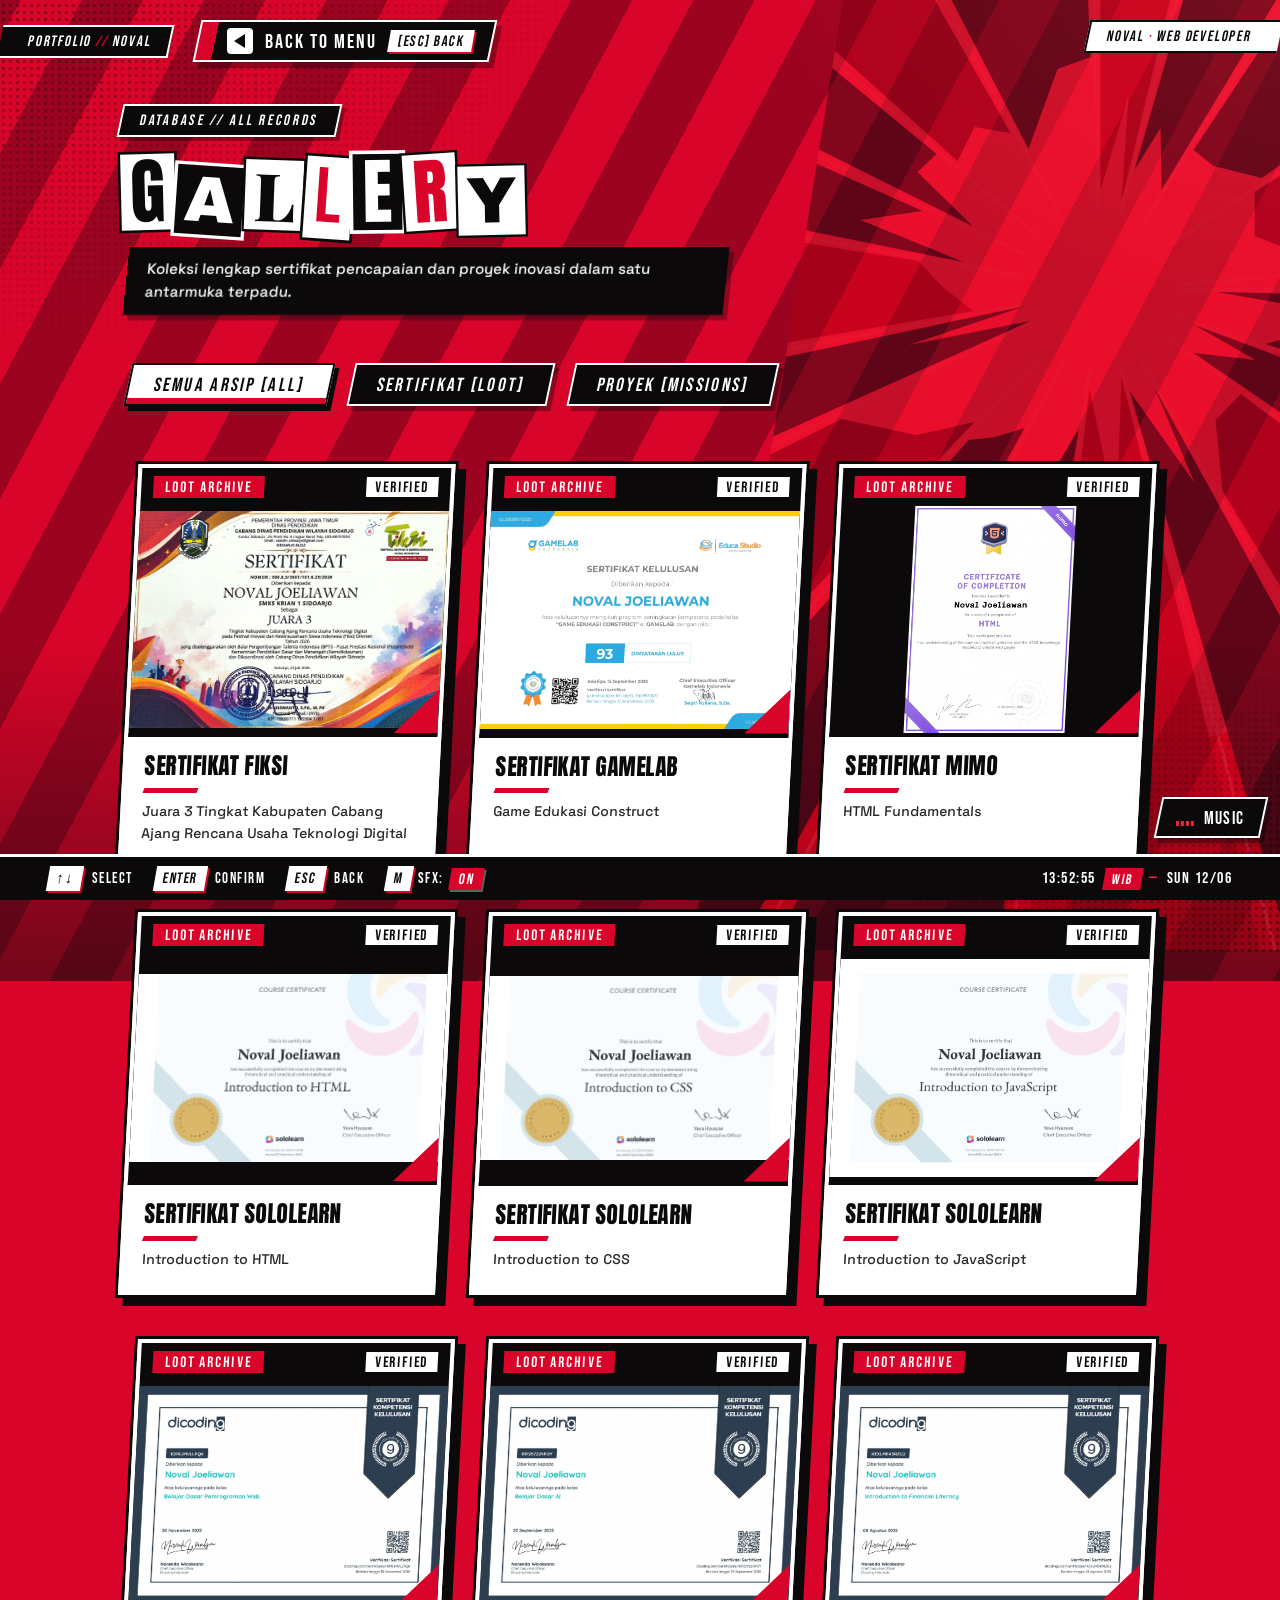
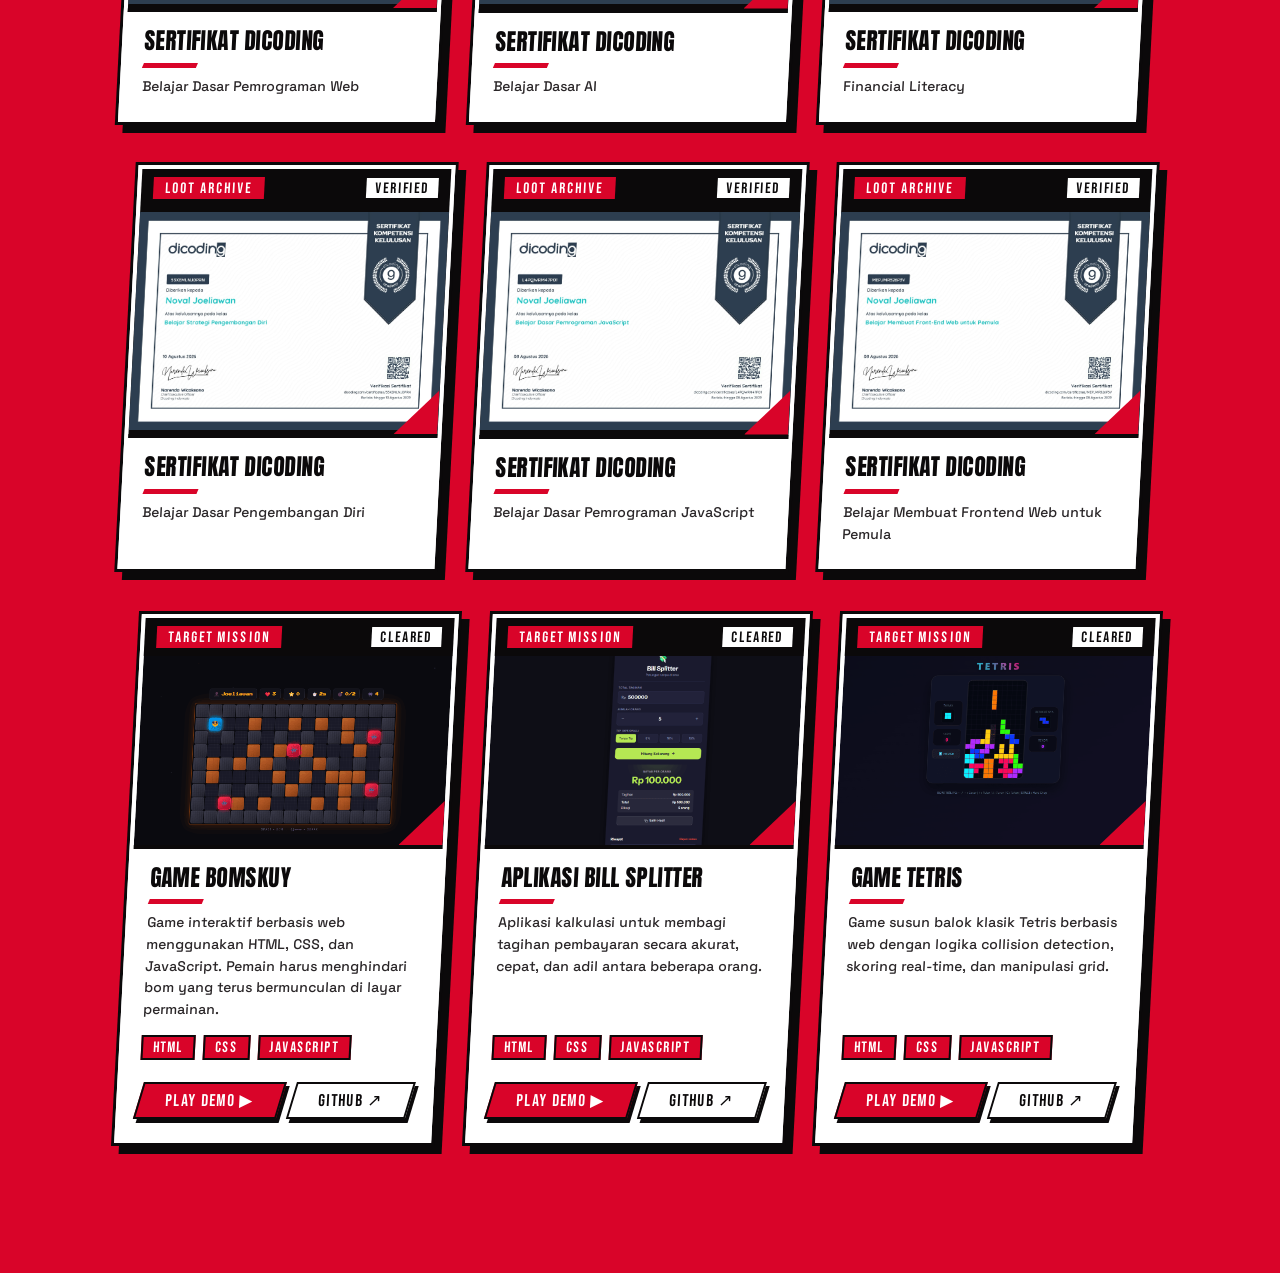
==== commit 9c73dc5f: "Add files via upload" ====
--- a/gallery.html
+++ b/gallery.html
@@ -1,117 +1,123 @@
-<!doctype html>
-<html lang="id">
-  <head>
-    <meta charset="UTF-8" />
-    <meta name="viewport" content="width=device-width, initial-scale=1.0" />
-    <title>Galeri — Noval Joeliawan</title>
-    <link rel="preconnect" href="https://fonts.googleapis.com" />
-    <link rel="preconnect" href="https://fonts.gstatic.com" crossorigin />
-    <link rel="stylesheet" href="style.css" />
-    <link
-      href="https://fonts.googleapis.com/css2?family=Poppins:wght@500;600;700&family=Inter:wght@400;500;600;700&display=swap"
-      rel="stylesheet"
-    />
-    <link href="https://unpkg.com/aos@2.3.1/dist/aos.css" rel="stylesheet" />
-    <script src="https://unpkg.com/aos@2.3.1/dist/aos.js"></script>
-  </head>
-  <body>
-    <div class="preloader" id="preloader">
-      <div class="preloader-inner">
-        <div class="preloader-bar">
-          <div class="preloader-bar-fill"></div>
-        </div>
-        <div class="preloader-text">loading<span>...</span></div>
-      </div>
-    </div>
-
-    <div class="scroll-progress" id="scrollProgress"></div>
-
-    <canvas id="particles-canvas"></canvas>
-
-    <nav class="navbar">
-      <div class="nav-container">
-        <a
-          href="index.html"
-          class="nav-logo"
-          id="logo"
-          style="text-decoration: none"
-        >
-          Noval<span class="accent-dot">.</span>
-        </a>
-        <div class="hamburger"><span></span><span></span><span></span></div>
-        <ul class="nav-menu">
-          <li><a href="index.html#home" class="nav-link">home</a></li>
-          <li><a href="index.html#about" class="nav-link">about</a></li>
-          <li><a href="index.html#skills" class="nav-link">skills</a></li>
-          <li><a href="index.html#proyek" class="nav-link">proyek</a></li>
-          <li>
-            <a href="index.html#sertifikat" class="nav-link">sertifikat</a>
-          </li>
-          <li><a href="index.html#timeline" class="nav-link">perjalanan</a></li>
-          <li><a href="index.html#contact" class="nav-link">contact</a></li>
-        </ul>
-        <div class="nav-actions">
-          <button
-            type="button"
-            class="theme-toggle"
-            id="themeToggle"
-            title="Toggle Theme"
-          >
-            <span class="icon-sun">☀</span>
-            <span class="icon-moon">☽</span>
-          </button>
-        </div>
-      </div>
-    </nav>
-
-    <section class="gallery-page">
-      <div class="gallery-page-head">
-        <a href="index.html" class="gallery-back-link" data-aos="fade-right">
-          &larr; Kembali ke Portfolio
-        </a>
-        <span class="tag" data-aos="fade-up">Galeri</span>
-        <h1 data-aos="fade-up" data-aos-duration="900">Galeri</h1>
-        <p class="section-sub" data-aos="fade-up">
-          semua sertifikat dan proyek dalam satu tempat
-        </p>
-      </div>
-
-      <div class="gallery-tabs" data-aos="fade-up">
-        <button type="button" class="gallery-tab active" data-category="semua">
-          Semua
-        </button>
-        <button type="button" class="gallery-tab" data-category="sertifikat">
-          Sertifikat
-        </button>
-        <button type="button" class="gallery-tab" data-category="proyek">
-          Proyek
-        </button>
-      </div>
-
-      <div
-        id="fullGalleryGrid"
-        class="card-grid gallery-full-grid"
-        data-aos="zoom-in"
-        data-aos-duration="900"
-      ></div>
-    </section>
-
-    <div id="imgModal" class="modal">
-      <span class="close" data-close-modal="imgModal">&times;</span>
-      <img id="modalImg" class="modal-content" />
-    </div>
-
-    <button
-      type="button"
-      class="back-to-top"
-      id="backToTop"
-      aria-label="Back to top"
-    >
-      <svg viewBox="0 0 24 24">
-        <polyline points="18 15 12 9 6 15"></polyline>
-      </svg>
-    </button>
-
-    <script src="script.js"></script>
-  </body>
-</html>
+<!doctype html>
+<html lang="id">
+  <head>
+    <script>
+      /* Iris transition: tutup layar sejak render pertama agar tidak berkedip */
+      try { if (sessionStorage.getItem("p5_nav")) document.documentElement.classList.add("p5-arriving"); } catch (e) {}
+    </script>
+    <script src="router.js"></script>
+    <meta charset="UTF-8" />
+    <meta name="viewport" content="width=device-width, initial-scale=1.0" />
+    <title>Gallery — Noval Joeliawan</title>
+    <link rel="preconnect" href="https://fonts.googleapis.com" />
+    <link rel="preconnect" href="https://fonts.gstatic.com" crossorigin />
+    <link
+      href="https://fonts.googleapis.com/css2?family=Anton&family=Archivo+Black&family=Bebas+Neue&family=Playfair+Display:wght@900&family=Space+Grotesk:wght@400;500;700&display=swap"
+      rel="stylesheet"
+    />
+    <link href="https://unpkg.com/aos@2.3.1/dist/aos.css" rel="stylesheet" />
+    <script src="https://unpkg.com/aos@2.3.1/dist/aos.js"></script>
+    <link rel="stylesheet" href="style.css" />
+    <link rel="stylesheet" href="music.css" />
+  </head>
+  <body class="p5-theme subpage-body gallery-body">
+    <!-- Halftone Overlay -->
+    <div class="p5-halftone-bg" aria-hidden="true"></div>
+
+     </div>
+
+    <!-- Scroll Progress -->
+    <div class="scroll-progress" id="scrollProgress"></div>
+
+    <!-- Top Action Bar: header miring + tombol kembali (active ribbon) -->
+    <header class="p5-subpage-header">
+      <div class="subpage-header-container">
+        <div class="header-left">
+          <div class="tag tag-brand">PORTFOLIO <span>//</span> NOVAL</div>
+          <a href="index.html" class="p5-back-button" title="Kembali ke Menu Utama [ESC]">
+            <span class="back-arrow" aria-hidden="true"><i></i></span>
+            <span class="back-label">BACK TO MENU</span>
+            <kbd class="esc-badge">[ESC] BACK</kbd>
+          </a>
+        </div>
+        <div class="tag tag-role">NOVAL <span>·</span> WEB DEVELOPER</div>
+      </div>
+    </header>
+
+    <!-- Main Gallery Section -->
+    <main class="subpage-content-wrap gallery-page">
+      <div class="section-container">
+        <div class="gallery-page-head">
+          <div class="section-tag-badge" data-aos="fade">DATABASE // ALL RECORDS</div>
+          <h1 class="section-title gallery-main-title ransom-target" data-aos="fade-up" data-aos-duration="700">GALLERY</h1>
+          <p class="section-subtitle" data-aos="fade">
+            Koleksi lengkap sertifikat pencapaian dan proyek inovasi dalam satu antarmuka terpadu.
+          </p>
+        </div>
+
+        <!-- Filter Tab Buttons -->
+        <div class="gallery-tabs-wrap" data-aos="fade-up">
+          <div class="p5-tabs-bar">
+            <button type="button" class="p5-tab-btn active" data-category="semua">
+              <span class="tab-text">SEMUA ARSIP [ALL]</span>
+            </button>
+            <button type="button" class="p5-tab-btn" data-category="sertifikat">
+              <span class="tab-text">SERTIFIKAT [LOOT]</span>
+            </button>
+            <button type="button" class="p5-tab-btn" data-category="proyek">
+              <span class="tab-text">PROYEK [MISSIONS]</span>
+            </button>
+          </div>
+        </div>
+
+        <!-- Gallery Grid -->
+        <div
+          id="fullGalleryGrid"
+          class="p5-cards-grid gallery-full-grid"
+          data-aos="zoom-in"
+          data-aos-duration="800"
+        ></div>
+      </div>
+    </main>
+
+    <!-- Modal Image Preview -->
+    <div id="imgModal" class="p5-modal">
+      <div class="p5-modal-dialog">
+        <button class="p5-close-btn" data-close-modal="imgModal" title="Close [ESC]">
+          &times;
+        </button>
+        <div class="p5-modal-content">
+          <img id="modalImg" class="p5-modal-img" alt="Preview Galeri" />
+        </div>
+      </div>
+    </div>
+
+    <!-- Bottom HUD Bar (sama dengan index.html) -->
+    <div class="p5-hud-bottom-bar">
+      <div class="hints hud-controls-left">
+        <span aria-hidden="true"><kbd>↑↓</kbd> SELECT</span>
+        <span aria-hidden="true"><kbd>ENTER</kbd> CONFIRM</span>
+        <span aria-hidden="true"><kbd>ESC</kbd> BACK</span>
+        <button type="button" class="sfx-toggle" id="sfxToggle" aria-pressed="true" aria-label="Efek suara: aktif (tekan M untuk mengubah)"><kbd>M</kbd> SFX: <b class="sfx-state">ON</b></button>
+      </div>
+      <div class="status" aria-hidden="true">
+        <span id="hudTime">--:--:--</span><span class="wib">WIB</span><span class="dash">—</span
+        ><span id="hudDate">---</span>
+      </div>
+    </div>
+
+    <!-- Back to top button -->
+    <button
+      type="button"
+      class="p5-back-to-top"
+      id="backToTop"
+      aria-label="Back to top"
+    >
+      <span>▲</span>
+    </button>
+
+    <script src="script.js"></script>
+    <script src="music.js"></script>
+    <script src="bgfx.js"></script>
+  </body>
+</html>
--- a/style.css
+++ b/style.css
@@ -1,2396 +1,2002 @@
-:root {
-  --deep: #218dae;
-  --cyan: #2db5ce;
-  --sand: #ffe69a;
-  --gold: #ffd95a;
-
-  --c-hero: #1f81a6;
-  --c-about: #ffe9a5;
-  --c-skills: #e4f5fa;
-  --c-bars: #d2eef5;
-  --c-proy: #f1fafd;
-  --c-sert: #ffe29e;
-  --c-time: #dff1f6;
-  --c-contact: #1f81a6;
-  --c-gall: #cdeaf2;
-
-  --ink: #10394d;
-  --ink-soft: rgba(16, 57, 77, 0.78);
-  --ink-faint: rgba(16, 57, 77, 0.55);
-
-  --card-bg: rgba(255, 255, 255, 0.88);
-  --card-border: rgba(255, 255, 255, 0.95);
-  --card-shadow: 0 12px 32px rgba(23, 98, 128, 0.12);
-  --card-shadow-hover: 0 22px 44px rgba(23, 98, 128, 0.22);
-
-  --nav-bg: rgba(255, 255, 255, 0.62);
-  --nav-ink: #10394d;
-  --nav-soft: rgba(16, 57, 77, 0.72);
-  --nav-panel: rgba(255, 255, 255, 0.94);
-
-  --chrome-bg: #e8f2f6;
-  --chrome-bar: #f8fcfd;
-  --chrome-text: #5b8296;
-
-  --c-mid: rgba(45, 181, 206, 0.42);
-  --c-back: rgba(45, 181, 206, 0.2);
-  --c-foam: rgba(255, 255, 255, 0.6);
-
-  --shim: rgba(255, 255, 255, 0.09);
-  --creature-tint: #1f7fa0;
-
-  --wave-big: url("data:image/svg+xml,%3Csvg xmlns='http://www.w3.org/2000/svg' viewBox='0 0 600 120' preserveAspectRatio='none'%3E%3Cpath d='M0,0 L0,58 C80,18 190,14 300,52 C410,90 520,92 600,58 L600,0 Z' fill='%23000'/%3E%3C/svg%3E");
-  --wave-soft: url("data:image/svg+xml,%3Csvg xmlns='http://www.w3.org/2000/svg' viewBox='0 0 600 120' preserveAspectRatio='none'%3E%3Cpath d='M0,0 L0,68 C100,42 200,38 300,64 C400,90 500,86 600,68 L600,0 Z' fill='%23000'/%3E%3C/svg%3E");
-  --wave-low: url("data:image/svg+xml,%3Csvg xmlns='http://www.w3.org/2000/svg' viewBox='0 0 600 120' preserveAspectRatio='none'%3E%3Cpath d='M0,0 L0,78 C90,60 210,60 300,78 C390,96 510,96 600,78 L600,0 Z' fill='%23000'/%3E%3C/svg%3E");
-  --wave-foam: url("data:image/svg+xml,%3Csvg xmlns='http://www.w3.org/2000/svg' viewBox='0 0 600 120' preserveAspectRatio='none'%3E%3Cpath d='M0,40 C50,32 100,48 160,42 C220,36 270,52 330,44 C390,38 440,50 500,42 C540,36 570,46 600,40 L600,60 C560,66 520,54 470,62 C420,68 370,54 310,62 C250,68 200,56 140,62 C90,66 40,54 0,60 Z' fill='%23000'/%3E%3C/svg%3E");
-  --svg-underline: url("data:image/svg+xml,%3Csvg xmlns='http://www.w3.org/2000/svg' viewBox='0 0 18 6'%3E%3Cpath d='M0,3C3,0,6,0,9,3C12,6,15,6,18,3' fill='none' stroke='%232DB5CE' stroke-width='2' stroke-linecap='round'/%3E%3C/svg%3E");
-  --svg-fish: url("data:image/svg+xml,%3Csvg xmlns='http://www.w3.org/2000/svg' viewBox='0 0 60 30'%3E%3Cpath d='M56 15C46 4 27 2 16 9L3 15L16 21C27 28 46 26 56 15Z'/%3E%3C/svg%3E");
-  --svg-fish-l: url("data:image/svg+xml,%3Csvg xmlns='http://www.w3.org/2000/svg' viewBox='0 0 60 30'%3E%3Cpath d='M4 15C14 4 33 2 44 9L57 15L44 21C33 28 14 26 4 15Z'/%3E%3C/svg%3E");
-  --svg-whale: url("data:image/svg+xml,%3Csvg xmlns='http://www.w3.org/2000/svg' viewBox='0 0 120 48'%3E%3Cpath d='M112 24C106 14 92 7 78 7C74 7 70 8 67 10C64 4 58 2 53 3C55 6 56 9 55 12C48 14 41 17 37 21L10 10C15 16 18 20 18 24C18 28 15 32 10 38L37 27C45 34 60 40 76 40C92 40 106 33 112 24Z' fill='%23000'/%3E%3C/svg%3E");
-  --svg-jelly: url("data:image/svg+xml,%3Csvg xmlns='http://www.w3.org/2000/svg' viewBox='0 0 40 56'%3E%3Cpath d='M20 3C30 3 37 9 37 17C37 23 32 26 27 26C24.5 26 22 24.5 20 24.5C17.5 24.5 15.5 26 13 26C8 26 3 23 3 17C3 9 10 3 20 3Z'/%3E%3Cpath d='M11 27C10 33 14 35 12.5 41' fill='none' stroke='%23000' stroke-width='2.4' stroke-linecap='round'/%3E%3Cpath d='M20 28C19 34 23 37 21 45' fill='none' stroke='%23000' stroke-width='2.4' stroke-linecap='round'/%3E%3Cpath d='M29 27C30 33 26 35 27.5 41' fill='none' stroke='%23000' stroke-width='2.4' stroke-linecap='round'/%3E%3C/svg%3E");
-}
-
-[data-theme="dark"] {
-  --deep: #116b82;
-  --cyan: #7dd3e8;
-  --sand: #b89b52;
-  --gold: #b89b52;
-
-  --c-hero: #082f49;
-  --c-about: #2a2410;
-  --c-skills: #0c2534;
-  --c-bars: #0a2130;
-  --c-proy: #0c2b3a;
-  --c-sert: #27210e;
-  --c-time: #0a2331;
-  --c-contact: #061a2b;
-  --c-gall: #0b2533;
-
-  --ink: #ddf7ff;
-  --ink-soft: rgba(221, 247, 255, 0.72);
-  --ink-faint: rgba(221, 247, 255, 0.48);
-
-  --card-bg: rgba(125, 211, 232, 0.06);
-  --card-border: rgba(125, 211, 232, 0.14);
-  --card-shadow: 0 12px 32px rgba(0, 0, 0, 0.4);
-  --card-shadow-hover: 0 22px 44px rgba(0, 0, 0, 0.55);
-
-  --nav-bg: rgba(6, 26, 43, 0.55);
-  --nav-ink: #ddf7ff;
-  --nav-soft: rgba(221, 247, 255, 0.7);
-  --nav-panel: rgba(8, 35, 52, 0.96);
-
-  --chrome-bg: #10293a;
-  --chrome-bar: #0b2231;
-  --chrome-text: #7fa8bb;
-
-  --c-mid: rgba(17, 107, 130, 0.5);
-  --c-back: rgba(17, 107, 130, 0.24);
-  --c-foam: rgba(221, 247, 255, 0.42);
-
-  --shim: rgba(125, 211, 232, 0.07);
-  --creature-tint: #7dd3e8;
-}
-
-*,
-*::before,
-*::after {
-  margin: 0;
-  padding: 0;
-  box-sizing: border-box;
-}
-
-html {
-  scroll-behavior: smooth;
-  scroll-padding-top: 92px;
-}
-
-body {
-  font-family: "Inter", sans-serif;
-  color: var(--ink);
-  background-color: var(--c-hero);
-  overflow-x: hidden;
-  min-height: 100vh;
-  -webkit-font-smoothing: antialiased;
-}
-
-img {
-  max-width: 100%;
-  display: block;
-}
-ul {
-  list-style: none;
-}
-a {
-  text-decoration: none;
-  color: inherit;
-}
-button {
-  font-family: inherit;
-  border: none;
-  cursor: pointer;
-  background: none;
-}
-::selection {
-  background: rgba(45, 181, 206, 0.35);
-}
-a:focus-visible,
-button:focus-visible {
-  outline: 2px solid var(--cyan);
-  outline-offset: 3px;
-  border-radius: 6px;
-}
-
-::-webkit-scrollbar {
-  width: 10px;
-}
-::-webkit-scrollbar-track {
-  background: rgba(45, 181, 206, 0.08);
-}
-::-webkit-scrollbar-thumb {
-  background: linear-gradient(180deg, var(--cyan), var(--deep));
-  border-radius: 999px;
-}
-
-body,
-.hero,
-.about,
-.skills,
-.skill-bars-section,
-.content-section,
-.timeline-section,
-.contact,
-.gallery-page,
-.circuit-divider,
-.circuit-divider::before,
-.circuit-divider::after,
-.circuit-divider > .wave-extra,
-.circuit-divider > .wave-foam,
-.navbar,
-.modal-content,
-.email-box,
-.email-field {
-  transition:
-    background-color 0.8s ease,
-    border-color 0.8s ease,
-    color 0.8s ease;
-}
-h2,
-h3,
-h4,
-.about-inner p,
-.section-sub,
-.cert-desc,
-.project-desc,
-.timeline-content p,
-.footer-note,
-.card-title,
-.cert-title,
-.project-title,
-.gallery-page-head h1 {
-  transition: color 0.8s ease;
-}
-
-.hero,
-.about,
-.skills,
-.skill-bars-section,
-.content-section,
-.timeline-section,
-.contact,
-.gallery-page {
-  position: relative;
-  z-index: 2;
-  overflow: hidden;
-}
-
-.hero
-  > :not(.bubbles-layer):not(.creatures-layer):not(.stars-layer):not(
-    .sun-layer
-  ):not(#particles-canvas),
-.gallery-page
-  > :not(.bubbles-layer):not(.creatures-layer):not(.stars-layer):not(
-    #sun-layer
-  ):not(#particles-canvas),
-.about > :not(.bubbles-layer):not(.creatures-layer),
-.skills > :not(.bubbles-layer):not(.creatures-layer),
-.skill-bars-section > :not(.bubbles-layer):not(.creatures-layer),
-.content-section > :not(.bubbles-layer):not(.creatures-layer),
-.timeline-section > :not(.bubbles-layer):not(.creatures-layer),
-.contact > :not(.bubbles-layer):not(.creatures-layer) {
-  position: relative;
-  z-index: 1;
-}
-
-#particles-canvas {
-  position: absolute;
-  inset: 0;
-  width: 100%;
-  height: 100%;
-  z-index: 0;
-  pointer-events: none;
-}
-body > #particles-canvas {
-  display: none;
-}
-
-.tag {
-  display: inline-flex;
-  align-items: center;
-  gap: 6px;
-  padding: 7px 16px;
-  border-radius: 999px;
-  font-size: 0.8rem;
-  font-weight: 600;
-  letter-spacing: 0.14em;
-  text-transform: lowercase;
-  background: rgba(255, 255, 255, 0.78);
-  color: #17749a;
-  border: 1px solid rgba(45, 181, 206, 0.35);
-  box-shadow: 0 4px 14px rgba(23, 98, 128, 0.1);
-}
-.hero .tag,
-.contact .tag {
-  background: rgba(255, 255, 255, 0.14);
-  color: #eafcff;
-  border-color: rgba(255, 255, 255, 0.35);
-}
-
-h2 {
-  font-family: "Poppins", sans-serif;
-  font-weight: 700;
-  font-size: clamp(1.7rem, 3.6vw, 2.3rem);
-  color: var(--ink);
-  margin-top: 12px;
-  text-align: center;
-}
-h2::after {
-  content: "";
-  display: block;
-  width: 64px;
-  height: 5px;
-  margin: 14px auto 0;
-  border-radius: 999px;
-  background: linear-gradient(90deg, var(--cyan), var(--gold));
-}
-.section-sub {
-  text-align: center;
-  color: var(--ink-soft);
-  margin: 12px 0 38px;
-  font-size: 0.98rem;
-}
-
-.btn {
-  display: inline-flex;
-  align-items: center;
-  justify-content: center;
-  gap: 8px;
-  padding: 13px 28px;
-  border-radius: 999px;
-  font-family: "Poppins", sans-serif;
-  font-weight: 600;
-  font-size: 0.95rem;
-  transition:
-    transform 0.3s ease,
-    box-shadow 0.3s ease,
-    background 0.3s ease,
-    color 0.3s ease;
-}
-.btn-primary {
-  background: linear-gradient(135deg, var(--sand), var(--gold));
-  color: #7a5a12;
-  box-shadow: 0 12px 28px rgba(255, 217, 90, 0.35);
-}
-.btn-primary:hover {
-  transform: translateY(-3px);
-  box-shadow: 0 18px 36px rgba(255, 217, 90, 0.45);
-}
-.btn-outline {
-  border: 1.5px solid rgba(255, 255, 255, 0.75);
-  color: #f2fbfe;
-}
-.btn-outline:hover {
-  background: rgba(255, 255, 255, 0.14);
-  transform: translateY(-3px);
-}
-.content-section .btn-outline {
-  border-color: rgba(33, 141, 174, 0.55);
-  color: #17749a;
-}
-.content-section .btn-outline:hover {
-  background: rgba(45, 181, 206, 0.14);
-  color: var(--deep);
-}
-
-.preloader {
-  position: fixed;
-  inset: 0;
-  z-index: 1000;
-  display: flex;
-  align-items: center;
-  justify-content: center;
-  background: linear-gradient(160deg, #1b6f8e, #218dae 55%, #2b9fc0);
-  transition:
-    opacity 0.6s ease,
-    visibility 0.6s ease;
-}
-.preloader.hidden {
-  opacity: 0;
-  visibility: hidden;
-}
-.preloader-inner {
-  display: flex;
-  flex-direction: column;
-  align-items: center;
-  gap: 20px;
-}
-.preloader-bar {
-  width: 230px;
-  height: 5px;
-  border-radius: 999px;
-  background: rgba(255, 255, 255, 0.22);
-  overflow: hidden;
-}
-.preloader-bar-fill {
-  width: 42%;
-  height: 100%;
-  border-radius: 999px;
-  background: linear-gradient(90deg, var(--sand), var(--gold));
-  animation: preloaderSlide 1.15s ease-in-out infinite;
-}
-@keyframes preloaderSlide {
-  0% {
-    transform: translateX(-120%);
-  }
-  100% {
-    transform: translateX(300%);
-  }
-}
-.preloader-text {
-  font-size: 0.82rem;
-  font-weight: 600;
-  letter-spacing: 0.34em;
-  text-transform: lowercase;
-  color: rgba(255, 255, 255, 0.85);
-}
-.preloader-text span {
-  animation: dotBlink 1s ease-in-out infinite;
-}
-@keyframes dotBlink {
-  0%,
-  100% {
-    opacity: 0.25;
-  }
-  50% {
-    opacity: 1;
-  }
-}
-
-.scroll-progress {
-  position: fixed;
-  top: 0;
-  left: 0;
-  z-index: 200;
-  height: 4px;
-  width: 0;
-  background: linear-gradient(90deg, var(--cyan), var(--sand));
-  border-radius: 0 999px 999px 0;
-}
-
-.navbar {
-  position: fixed;
-  top: 0;
-  left: 0;
-  right: 0;
-  z-index: 100;
-  background: var(--nav-bg);
-  -webkit-backdrop-filter: blur(16px) saturate(150%);
-  backdrop-filter: blur(16px) saturate(150%);
-  border-bottom: 1px solid rgba(45, 181, 206, 0.22);
-}
-.nav-container {
-  max-width: 1180px;
-  margin: 0 auto;
-  padding: 14px 24px;
-  display: flex;
-  align-items: center;
-  gap: 26px;
-}
-.nav-logo {
-  font-family: "Poppins", sans-serif;
-  font-weight: 700;
-  font-size: 1.35rem;
-  color: var(--nav-ink);
-  margin-right: auto;
-  letter-spacing: 0.02em;
-}
-.accent-dot {
-  color: var(--cyan);
-}
-.nav-menu {
-  display: flex;
-  align-items: center;
-  gap: 4px;
-  order: 3;
-}
-.nav-link {
-  position: relative;
-  display: inline-block;
-  padding: 8px 12px;
-  font-size: 0.92rem;
-  font-weight: 500;
-  color: var(--nav-soft);
-  text-transform: lowercase;
-  transition:
-    color 0.25s ease,
-    background 0.25s ease;
-}
-.nav-link::after {
-  content: "";
-  position: absolute;
-  left: 12px;
-  right: 12px;
-  bottom: 2px;
-  height: 6px;
-  background: var(--svg-underline) repeat-x left center / 18px 6px;
-  opacity: 0;
-  transform: translateY(5px);
-  transition: 0.3s ease;
-}
-.nav-link:hover {
-  color: var(--nav-ink);
-}
-.nav-link:hover::after {
-  opacity: 1;
-  transform: translateY(0);
-}
-.nav-actions {
-  display: flex;
-  align-items: center;
-  gap: 10px;
-  order: 4;
-}
-.theme-toggle {
-  width: 40px;
-  height: 40px;
-  border-radius: 50%;
-  display: flex;
-  align-items: center;
-  justify-content: center;
-  background: rgba(45, 181, 206, 0.14);
-  color: var(--nav-ink);
-  border: 1px solid rgba(45, 181, 206, 0.3);
-  font-size: 1rem;
-  transition: 0.3s ease;
-}
-.theme-toggle:hover {
-  background: rgba(45, 181, 206, 0.26);
-  transform: rotate(15deg);
-}
-.icon-moon {
-  display: inline;
-}
-.icon-sun {
-  display: none;
-}
-[data-theme="dark"] .icon-moon {
-  display: none;
-}
-[data-theme="dark"] .icon-sun {
-  display: inline;
-}
-.hamburger {
-  display: none;
-  flex-direction: column;
-  gap: 5px;
-  cursor: pointer;
-  order: 5;
-  padding: 8px 4px;
-}
-.hamburger span {
-  width: 24px;
-  height: 2.5px;
-  border-radius: 2px;
-  background: var(--nav-ink);
-  transition: 0.35s ease;
-}
-.hamburger.active span:nth-child(1) {
-  transform: translateY(7.5px) rotate(45deg);
-}
-.hamburger.active span:nth-child(2) {
-  opacity: 0;
-}
-.hamburger.active span:nth-child(3) {
-  transform: translateY(-7.5px) rotate(-45deg);
-}
-
-.hero {
-  width: 100%;
-  min-height: 100vh;
-  min-height: 100svh;
-  display: grid;
-  grid-template-columns: minmax(0, 560px) minmax(0, 470px);
-  justify-content: center;
-  align-items: center;
-  gap: 56px;
-  padding: 130px 28px 90px;
-  background-color: var(--c-hero);
-
-  background-image: linear-gradient(
-    180deg,
-    rgba(255, 255, 255, 0.08),
-    rgba(4, 26, 38, 0.18) 90%
-  );
-}
-
-.hero::before {
-  content: "";
-  position: absolute;
-  inset: 0;
-  z-index: 0;
-  pointer-events: none;
-  background-image:
-    linear-gradient(
-      73deg,
-      rgba(255, 255, 255, 0) 30%,
-      rgba(255, 255, 255, 0.05) 36%,
-      rgba(255, 255, 255, 0.13) 42%,
-      rgba(255, 255, 255, 0.05) 48%,
-      rgba(255, 255, 255, 0) 54%
-    ),
-    linear-gradient(
-      84deg,
-      rgba(255, 255, 255, 0) 55%,
-      rgba(255, 255, 255, 0.06) 61%,
-      rgba(255, 255, 255, 0.11) 66%,
-      rgba(255, 255, 255, 0.04) 72%,
-      rgba(255, 255, 255, 0) 78%
-    ),
-    linear-gradient(
-      66deg,
-      rgba(255, 255, 255, 0) 5%,
-      rgba(255, 255, 255, 0.045) 11%,
-      rgba(255, 255, 255, 0.09) 16%,
-      rgba(255, 255, 255, 0.03) 22%,
-      rgba(255, 255, 255, 0) 28%
-    );
-  animation: raysDrift 16s ease-in-out infinite alternate;
-  opacity: 0.9;
-  transition: opacity 0.9s ease;
-}
-@keyframes raysDrift {
-  from {
-    transform: translate3d(-1.5%, 0, 0);
-  }
-  to {
-    transform: translate3d(1.5%, -1%, 0);
-  }
-}
-
-.hero::after {
-  content: "";
-  position: absolute;
-  top: -6%;
-  right: 10%;
-  width: 380px;
-  height: 380px;
-  border-radius: 50%;
-  background: radial-gradient(
-    circle,
-    rgba(221, 247, 255, 0.22),
-    rgba(125, 211, 232, 0.07) 48%,
-    transparent 70%
-  );
-  opacity: 0;
-  pointer-events: none;
-  z-index: 0;
-  transition: opacity 0.9s ease;
-}
-[data-theme="dark"] .hero::after {
-  opacity: 1;
-}
-[data-theme="dark"] .hero::before {
-  opacity: 0.32;
-}
-
-.stars-layer {
-  position: absolute;
-  inset: 0;
-  z-index: 0;
-  pointer-events: none;
-  opacity: 0;
-  transition: opacity 1.1s ease;
-}
-[data-theme="dark"] .stars-layer {
-  opacity: 1;
-}
-.stars-a,
-.stars-b {
-  position: absolute;
-  inset: 0;
-  background-repeat: no-repeat;
-}
-.stars-a {
-  background-image:
-    radial-gradient(
-      1.6px 1.6px at 12% 22%,
-      rgba(221, 247, 255, 0.95) 0%,
-      transparent 100%
-    ),
-    radial-gradient(
-      1.2px 1.2px at 28% 12%,
-      rgba(221, 247, 255, 0.8) 0%,
-      transparent 100%
-    ),
-    radial-gradient(
-      1.4px 1.4px at 44% 28%,
-      rgba(221, 247, 255, 0.9) 0%,
-      transparent 100%
-    ),
-    radial-gradient(
-      1px 1px at 62% 10%,
-      rgba(221, 247, 255, 0.7) 0%,
-      transparent 100%
-    ),
-    radial-gradient(
-      1.5px 1.5px at 76% 24%,
-      rgba(221, 247, 255, 0.85) 0%,
-      transparent 100%
-    ),
-    radial-gradient(
-      1.1px 1.1px at 90% 16%,
-      rgba(221, 247, 255, 0.75) 0%,
-      transparent 100%
-    ),
-    radial-gradient(
-      1.3px 1.3px at 8% 46%,
-      rgba(221, 247, 255, 0.7) 0%,
-      transparent 100%
-    );
-  animation: twinkle 5.5s ease-in-out infinite;
-}
-.stars-b {
-  background-image:
-    radial-gradient(
-      1.1px 1.1px at 20% 34%,
-      rgba(125, 211, 232, 0.85) 0%,
-      transparent 100%
-    ),
-    radial-gradient(
-      1.4px 1.4px at 36% 18%,
-      rgba(125, 211, 232, 0.7) 0%,
-      transparent 100%
-    ),
-    radial-gradient(
-      1px 1px at 55% 38%,
-      rgba(125, 211, 232, 0.65) 0%,
-      transparent 100%
-    ),
-    radial-gradient(
-      1.2px 1.2px at 70% 40%,
-      rgba(125, 211, 232, 0.8) 0%,
-      transparent 100%
-    ),
-    radial-gradient(
-      1.3px 1.3px at 84% 30%,
-      rgba(125, 211, 232, 0.7) 0%,
-      transparent 100%
-    ),
-    radial-gradient(
-      1px 1px at 96% 44%,
-      rgba(125, 211, 232, 0.6) 0%,
-      transparent 100%
-    );
-  animation: twinkle 7.5s ease-in-out 1.4s infinite;
-}
-@keyframes twinkle {
-  0%,
-  100% {
-    opacity: 0.95;
-  }
-  50% {
-    opacity: 0.4;
-  }
-}
-
-.stars-layer::before {
-  content: "";
-  position: absolute;
-  top: 9%;
-  right: 15%;
-  width: 110px;
-  height: 110px;
-  border-radius: 50%;
-  background: radial-gradient(
-    circle at 38% 34%,
-    rgba(238, 250, 255, 0.95),
-    rgba(221, 247, 255, 0.5) 46%,
-    rgba(125, 211, 232, 0.16) 70%,
-    transparent 75%
-  );
-}
-.stars-layer::after {
-  content: "";
-  position: absolute;
-  top: 18%;
-  right: calc(15% + 16px);
-  width: 78px;
-  height: 82%;
-  border-radius: 40px;
-  background: linear-gradient(
-    180deg,
-    rgba(221, 247, 255, 0.13),
-    rgba(221, 247, 255, 0.03) 60%,
-    transparent 85%
-  );
-  filter: blur(9px);
-}
-
-.sun-layer {
-  position: absolute;
-  inset: 0;
-  z-index: 0;
-  pointer-events: none;
-  opacity: 1;
-  transition: opacity 1.1s ease;
-}
-[data-theme="dark"] .sun-layer {
-  opacity: 0;
-}
-
-.sun-layer::before {
-  content: "";
-  position: absolute;
-  top: 9%;
-  right: 15%;
-  width: 110px;
-  height: 110px;
-  border-radius: 50%;
-  background: radial-gradient(
-    circle at 40% 36%,
-    rgba(255, 251, 224, 0.98),
-    rgba(255, 230, 154, 0.92) 45%,
-    rgba(255, 217, 90, 0.3) 68%,
-    transparent 75%
-  );
-  box-shadow:
-    0 0 46px rgba(255, 217, 90, 0.5),
-    0 0 110px rgba(255, 217, 90, 0.25);
-  animation: sunGlow 9s ease-in-out infinite alternate;
-}
-
-.sun-layer::after {
-  content: "";
-  position: absolute;
-  top: 18%;
-  right: calc(15% + 16px);
-  width: 78px;
-  height: 82%;
-  border-radius: 40px;
-  background: linear-gradient(
-    180deg,
-    rgba(255, 217, 90, 0.2),
-    rgba(255, 217, 90, 0.04) 60%,
-    transparent 85%
-  );
-  filter: blur(9px);
-}
-@keyframes sunGlow {
-  from {
-    transform: scale(0.97);
-  }
-  to {
-    transform: scale(1.03);
-  }
-}
-
-.hero-text {
-  max-width: 560px;
-}
-.hero-text h1 {
-  font-family: "Poppins", sans-serif;
-  font-weight: 700;
-  font-size: clamp(2.1rem, 4.8vw, 3.25rem);
-  line-height: 1.16;
-  color: #f4fcff;
-  margin: 18px 0 12px;
-}
-.name-highlight {
-  background: linear-gradient(92deg, var(--sand), var(--gold) 60%, #ffd76e);
-  -webkit-background-clip: text;
-  background-clip: text;
-  -webkit-text-fill-color: transparent;
-}
-.typing-wrap {
-  display: inline-flex;
-  align-items: center;
-  gap: 10px;
-  padding: 10px 20px;
-  border-radius: 999px;
-  background: rgba(255, 255, 255, 0.12);
-  border: 1px solid rgba(255, 255, 255, 0.28);
-  -webkit-backdrop-filter: blur(8px);
-  backdrop-filter: blur(8px);
-  margin-bottom: 18px;
-}
-.typing-label {
-  font-size: 1rem;
-}
-.typing-text {
-  font-weight: 600;
-  font-size: 1.02rem;
-  color: #dff4f9;
-  letter-spacing: 0.03em;
-}
-.typing-cursor {
-  font-weight: 300;
-  color: #7fdce9;
-  animation: cursorBlink 0.9s steps(2, start) infinite;
-}
-@keyframes cursorBlink {
-  50% {
-    opacity: 0;
-  }
-}
-.hero-text p {
-  color: rgba(226, 244, 249, 0.85);
-  line-height: 1.75;
-  font-size: 1rem;
-  max-width: 46ch;
-}
-.hero-actions {
-  display: flex;
-  flex-wrap: wrap;
-  gap: 14px;
-  margin-top: 30px;
-}
-
-.hero-visual {
-  position: relative;
-  min-height: 500px;
-  display: flex;
-  align-items: center;
-  justify-content: center;
-}
-.hero-visual::before {
-  content: "";
-  position: absolute;
-  width: min(430px, 90%);
-  aspect-ratio: 1;
-  left: 50%;
-  top: 50%;
-  border-radius: 50%;
-  background: radial-gradient(
-    circle,
-    rgba(82, 214, 232, 0.38) 0%,
-    rgba(45, 181, 206, 0.16) 45%,
-    rgba(45, 181, 206, 0) 70%
-  );
-  animation: glowPulse 7s ease-in-out infinite alternate;
-  z-index: 0;
-  pointer-events: none;
-}
-@keyframes glowPulse {
-  from {
-    transform: translate(-50%, -50%) scale(0.94);
-    opacity: 0.7;
-  }
-  to {
-    transform: translate(-50%, -50%) scale(1.08);
-    opacity: 1;
-  }
-}
-.hero-img-wrap {
-  position: relative;
-  z-index: 1;
-  width: min(320px, 64vw);
-  aspect-ratio: 1;
-  border-radius: 50%;
-  padding: 12px;
-  background: rgba(255, 255, 255, 0.1);
-  border: 2px solid rgba(255, 255, 255, 0.38);
-  box-shadow: 0 30px 70px rgba(4, 42, 62, 0.45);
-  overflow: hidden;
-  animation: floatBob 6.5s ease-in-out infinite alternate;
-}
-.hero-img-wrap img {
-  width: 100%;
-  height: 100%;
-  object-fit: cover;
-  border-radius: 50%;
-}
-.hero-badge {
-  position: absolute;
-  z-index: 2;
-  display: flex;
-  align-items: center;
-  gap: 6px;
-  padding: 10px 18px;
-  border-radius: 999px;
-  font-family: "Poppins", sans-serif;
-  font-weight: 600;
-  font-size: 0.85rem;
-  color: #eafcff;
-  background: rgba(255, 255, 255, 0.16);
-  border: 1px solid rgba(255, 255, 255, 0.34);
-  -webkit-backdrop-filter: blur(10px);
-  backdrop-filter: blur(10px);
-  box-shadow: 0 10px 26px rgba(4, 42, 62, 0.3);
-  animation: floatSoft 5.5s ease-in-out infinite alternate;
-}
-.hero-badge-1 {
-  top: 6%;
-  left: -3%;
-}
-.hero-badge-2 {
-  top: 34%;
-  right: -6%;
-  animation-duration: 6.8s;
-  animation-delay: 1.1s;
-}
-@keyframes floatBob {
-  from {
-    transform: translateY(-9px);
-  }
-  to {
-    transform: translateY(11px);
-  }
-}
-@keyframes floatSoft {
-  from {
-    transform: translateY(-6px);
-  }
-  to {
-    transform: translateY(8px);
-  }
-}
-
-.bubbles-layer {
-  position: absolute;
-  inset: 0;
-  overflow: hidden;
-  pointer-events: none;
-  z-index: 0;
-}
-.bubble {
-  position: absolute;
-  bottom: -46px;
-  left: var(--x);
-  width: var(--s);
-  height: var(--s);
-  border-radius: 50%;
-  background: radial-gradient(
-    circle at 32% 28%,
-    rgba(255, 255, 255, 0.65),
-    rgba(255, 255, 255, 0.14) 52%,
-    rgba(255, 255, 255, 0) 72%
-  );
-  border: 1px solid rgba(255, 255, 255, 0.3);
-  box-shadow:
-    inset 2px 3px 5px rgba(255, 255, 255, 0.2),
-    inset -3px -4px 8px rgba(45, 181, 206, 0.14);
-  opacity: 0;
-  pointer-events: none;
-  animation: bubbleRise var(--d) linear infinite;
-  animation-delay: var(--dl);
-}
-
-.bubble::after {
-  content: "";
-  position: absolute;
-  top: 16%;
-  left: 24%;
-  width: 28%;
-  height: 28%;
-  border-radius: 50%;
-  background: rgba(255, 255, 255, 0.85);
-  filter: blur(0.6px);
-  opacity: 0.75;
-}
-@keyframes bubbleRise {
-  0% {
-    transform: translate3d(0, 0, 0) scale(0.75);
-    opacity: 0;
-  }
-  9% {
-    opacity: var(--o);
-  }
-  82% {
-    opacity: var(--o);
-  }
-  100% {
-    transform: translate3d(var(--dx), var(--travel), 0) scale(1.08);
-    opacity: 0;
-  }
-}
-
-[data-theme="dark"] .bubble {
-  box-shadow:
-    inset 2px 3px 5px rgba(221, 247, 255, 0.25),
-    inset -3px -4px 8px rgba(17, 107, 130, 0.3),
-    0 0 10px rgba(125, 211, 232, 0.22);
-  border-color: rgba(125, 211, 232, 0.35);
-}
-
-.creatures-layer {
-  position: absolute;
-  inset: 0;
-  overflow: hidden;
-  pointer-events: none;
-  z-index: 0;
-}
-.creature {
-  position: absolute;
-  pointer-events: none;
-  background-color: var(--creature-tint);
-  opacity: var(--co, 0.25);
-  -webkit-mask-repeat: no-repeat;
-  mask-repeat: no-repeat;
-  -webkit-mask-position: center;
-  mask-position: center;
-  -webkit-mask-size: contain;
-  mask-size: contain;
-}
-.school {
-  position: absolute;
-  left: -170px;
-  top: var(--y, 50%);
-  pointer-events: none;
-  animation: swimRight var(--dur, 34s) linear infinite;
-  animation-delay: var(--dl, 0s);
-}
-.school.to-left {
-  left: auto;
-  right: -170px;
-  animation-name: swimLeft;
-}
-.fish {
-  width: var(--w, 34px);
-  aspect-ratio: 2 / 1;
-  -webkit-mask-image: var(--svg-fish);
-  mask-image: var(--svg-fish);
-  animation: fishBob var(--bob, 4s) ease-in-out infinite alternate;
-}
-.fish.flip {
-  -webkit-mask-image: var(--svg-fish-l);
-  mask-image: var(--svg-fish-l);
-}
-.whale {
-  width: var(--w, 190px);
-  aspect-ratio: 120 / 48;
-  top: var(--y, 30%);
-  left: -300px;
-  -webkit-mask-image: var(--svg-whale);
-  mask-image: var(--svg-whale);
-  animation: whaleSwim var(--dur, 65s) linear infinite;
-  animation-delay: var(--dl, 0s);
-}
-.whale.to-left {
-  left: auto;
-  right: -300px;
-  animation-name: whaleSwimL;
-}
-.jelly-wrap {
-  position: absolute;
-  bottom: -90px;
-  left: var(--x, 50%);
-  pointer-events: none;
-  animation: jellyRise var(--dur, 40s) linear infinite;
-  animation-delay: var(--dl, 0s);
-}
-.jelly {
-  width: var(--w, 46px);
-  aspect-ratio: 5 / 7;
-  -webkit-mask-image: var(--svg-jelly);
-  mask-image: var(--svg-jelly);
-  animation: jellyPulse 4.6s ease-in-out infinite;
-}
-@keyframes swimRight {
-  from {
-    transform: translate3d(0, 0, 0);
-  }
-  to {
-    transform: translate3d(calc(100vw + 220px), 0, 0);
-  }
-}
-@keyframes swimLeft {
-  from {
-    transform: translate3d(0, 0, 0);
-  }
-  to {
-    transform: translate3d(calc(-100vw - 220px), 0, 0);
-  }
-}
-@keyframes fishBob {
-  from {
-    transform: translateY(-6px);
-  }
-  to {
-    transform: translateY(6px);
-  }
-}
-@keyframes whaleSwim {
-  from {
-    transform: translate3d(0, 0, 0);
-  }
-  25% {
-    transform: translate3d(28vw, -14px, 0);
-  }
-  50% {
-    transform: translate3d(56vw, 10px, 0);
-  }
-  75% {
-    transform: translate3d(84vw, -12px, 0);
-  }
-  to {
-    transform: translate3d(calc(100vw + 340px), 0, 0);
-  }
-}
-@keyframes whaleSwimL {
-  from {
-    transform: translate3d(0, 0, 0) scaleX(-1);
-  }
-  25% {
-    transform: translate3d(-28vw, -14px, 0) scaleX(-1);
-  }
-  50% {
-    transform: translate3d(-56vw, 10px, 0) scaleX(-1);
-  }
-  75% {
-    transform: translate3d(-84vw, -12px, 0) scaleX(-1);
-  }
-  to {
-    transform: translate3d(calc(-100vw - 340px), 0, 0) scaleX(-1);
-  }
-}
-@keyframes jellyRise {
-  0% {
-    transform: translate3d(0, 0, 0) scale(0.9);
-    opacity: 0;
-  }
-  10% {
-    opacity: 1;
-  }
-  50% {
-    transform: translate3d(34px, calc(var(--travel) / 2), 0) scale(1);
-  }
-  88% {
-    opacity: 1;
-  }
-  100% {
-    transform: translate3d(-26px, var(--travel), 0) scale(0.92);
-    opacity: 0;
-  }
-}
-@keyframes jellyPulse {
-  0%,
-  100% {
-    transform: scaleY(0.92) scaleX(1.05);
-  }
-  50% {
-    transform: scaleY(1.06) scaleX(0.96);
-  }
-}
-.hero .creature,
-.contact .creature {
-  --creature-tint: #d6f2f8;
-}
-
-.circuit-divider {
-  --m-main: var(--wave-big);
-  --m-mid: var(--wave-soft);
-  --m-back: var(--wave-low);
-
-  --dur-main: 20s;
-  --dur-mid: 27s;
-  --dur-back: 35s;
-  --dur-foam: 16s;
-
-  --c-main: var(--cyan);
-  --c-base: var(--tint-soft, #b9e5ee);
-  --foam-o: 0.35;
-
-  --div-h: clamp(84px, 12vw, 140px);
-
-  position: relative;
-  z-index: 2;
-  overflow: hidden;
-  height: var(--div-h);
-  background-color: var(--c-base);
-}
-
-.circuit-divider::before,
-.circuit-divider::after,
-.circuit-divider > .wave-extra,
-.circuit-divider > .wave-foam {
-  position: absolute;
-  left: 0;
-  top: -16px;
-  width: 200%;
-  height: calc(100% + 32px);
-  pointer-events: none;
-  -webkit-mask-repeat: repeat-x;
-  mask-repeat: repeat-x;
-  -webkit-mask-size: 50% 100%;
-  mask-size: 50% 100%;
-  transform-origin: top center;
-}
-
-.circuit-divider::before {
-  content: "";
-  background-color: var(--c-back);
-  -webkit-mask-image: var(--m-back);
-  mask-image: var(--m-back);
-  animation: waveFlow2 var(--dur-back) linear infinite reverse;
-}
-
-.circuit-divider > .wave-extra {
-  display: block;
-  background-color: var(--c-mid);
-  -webkit-mask-image: var(--m-mid);
-  mask-image: var(--m-mid);
-  animation: waveFlow var(--dur-mid) linear infinite;
-}
-
-.circuit-divider > .wave-foam {
-  display: block;
-  background-color: var(--c-foam);
-  -webkit-mask-image: var(--wave-foam);
-  mask-image: var(--wave-foam);
-  filter: blur(2px);
-  opacity: var(--foam-o);
-  animation: waveFlow2 var(--dur-foam) linear infinite reverse;
-}
-
-.circuit-divider::after {
-  content: "";
-  background-color: var(--c-main);
-  -webkit-mask-image: var(--m-main);
-  mask-image: var(--m-main);
-  animation: waveFlow var(--dur-main) linear infinite;
-}
-
-@keyframes waveFlow {
-  0% {
-    transform: translate3d(0, 0, 0) scaleY(1);
-  }
-  30% {
-    transform: translate3d(-15%, 5px, 0) scaleY(1.05);
-  }
-  60% {
-    transform: translate3d(-30%, -3px, 0) scaleY(0.97);
-  }
-  100% {
-    transform: translate3d(-50%, 0, 0) scaleY(1);
-  }
-}
-@keyframes waveFlow2 {
-  0% {
-    transform: translate3d(0, 0, 0) scaleY(1);
-  }
-  35% {
-    transform: translate3d(-17.5%, -5px, 0) scaleY(0.96);
-  }
-  70% {
-    transform: translate3d(-35%, 4px, 0) scaleY(1.05);
-  }
-  100% {
-    transform: translate3d(-50%, 0, 0) scaleY(1);
-  }
-}
-
-.wave-a {
-  --m-main: var(--wave-big);
-  --m-mid: var(--wave-soft);
-  --m-back: var(--wave-low);
-  --dur-main: 19s;
-  --dur-mid: 26s;
-  --dur-back: 34s;
-  --dur-foam: 15s;
-  --c-main: var(--c-hero);
-  --c-base: var(--c-about);
-  --foam-o: 0.4;
-  --div-h: clamp(90px, 13vw, 150px);
-}
-
-.wave-b {
-  --m-main: var(--wave-soft);
-  --m-mid: var(--wave-big);
-  --m-back: var(--wave-low);
-  --dur-main: 21s;
-  --dur-mid: 28s;
-  --dur-back: 36s;
-  --dur-foam: 17s;
-  --c-main: var(--c-about);
-  --c-base: var(--c-skills);
-  --foam-o: 0.45;
-  --div-h: clamp(84px, 12vw, 140px);
-}
-
-.wave-c {
-  --m-main: var(--wave-low);
-  --m-mid: var(--wave-soft);
-  --m-back: var(--wave-big);
-  --dur-main: 22s;
-  --dur-mid: 29s;
-  --dur-back: 35s;
-  --c-main: var(--c-bars);
-  --c-base: var(--c-proy);
-  --div-h: clamp(80px, 11vw, 130px);
-}
-
-.wave-d {
-  --m-main: var(--wave-low);
-  --m-mid: var(--wave-low);
-  --m-back: var(--wave-soft);
-  --dur-main: 20s;
-  --dur-mid: 27s;
-  --dur-back: 36s;
-  --dur-foam: 15s;
-  --c-main: var(--c-proy);
-  --c-base: var(--c-sert);
-  --foam-o: 0.22;
-  --div-h: clamp(72px, 10vw, 120px);
-}
-
-.wave-e {
-  --m-main: var(--wave-soft);
-  --m-mid: var(--wave-big);
-  --m-back: var(--wave-low);
-  --dur-main: 18s;
-  --dur-mid: 26s;
-  --dur-back: 33s;
-  --dur-foam: 14s;
-  --c-main: var(--c-sert);
-  --c-base: var(--c-time);
-  --foam-o: 0.5;
-  --div-h: clamp(84px, 12vw, 136px);
-}
-
-.wave-f {
-  --m-main: var(--wave-big);
-  --m-mid: var(--wave-soft);
-  --m-back: var(--wave-low);
-  --dur-main: 22s;
-  --dur-mid: 30s;
-  --dur-back: 38s;
-  --c-main: var(--c-time);
-  --c-base: var(--c-contact);
-  --div-h: clamp(90px, 12vw, 145px);
-}
-
-.wave-c > .wave-foam,
-.wave-f > .wave-foam {
-  display: none;
-}
-
-.skills::before,
-.skill-bars-section::before,
-.content-section::before,
-.timeline-section::before,
-.contact::before,
-.gallery-page::before {
-  content: "";
-  position: absolute;
-  inset: 0;
-  z-index: 0;
-  pointer-events: none;
-  background:
-    radial-gradient(
-      620px 220px at 18% 28%,
-      rgba(255, 255, 255, 0.3),
-      transparent 70%
-    ),
-    radial-gradient(
-      720px 260px at 78% 68%,
-      rgba(255, 255, 255, 0.22),
-      transparent 72%
-    );
-  opacity: 0.65;
-  animation: sheenDrift 24s ease-in-out infinite alternate;
-  transition: opacity 0.9s ease;
-}
-@keyframes sheenDrift {
-  from {
-    transform: translate3d(-1.6%, -1%, 0);
-  }
-  to {
-    transform: translate3d(1.6%, 1.2%, 0);
-  }
-}
-.about::before {
-  content: "";
-  position: absolute;
-  inset: 0;
-  z-index: 0;
-  pointer-events: none;
-  background: radial-gradient(
-    700px 300px at 50% 12%,
-    rgba(255, 236, 170, 0.5),
-    transparent 70%
-  );
-  opacity: 0.5;
-  transition: opacity 0.9s ease;
-}
-[data-theme="dark"] .about::before {
-  background: radial-gradient(
-    700px 300px at 50% 12%,
-    rgba(184, 155, 82, 0.25),
-    transparent 70%
-  );
-  opacity: 0.35;
-}
-
-.skills::after,
-.content-section::after,
-.timeline-section::after {
-  content: "";
-  position: absolute;
-  top: 0;
-  left: -100%;
-  width: 300%;
-  height: 100%;
-  z-index: 0;
-  pointer-events: none;
-  background: repeating-linear-gradient(
-    100deg,
-    transparent 0px,
-    transparent 340px,
-    var(--shim) 380px,
-    transparent 430px,
-    transparent 900px
-  );
-  animation: shimmerPan 46s linear infinite;
-}
-@keyframes shimmerPan {
-  from {
-    transform: translate3d(0, 0, 0);
-  }
-  to {
-    transform: translate3d(900px, 0, 0);
-  }
-}
-
-.about {
-  background-color: var(--c-about);
-  padding: 96px 24px 110px;
-}
-.about-inner {
-  max-width: 860px;
-  margin: 0 auto;
-  text-align: center;
-}
-.about-inner p {
-  margin-top: 22px;
-  color: var(--ink-soft);
-  line-height: 1.85;
-  font-size: 1.02rem;
-}
-.about-highlights {
-  display: flex;
-  flex-wrap: wrap;
-  justify-content: center;
-  gap: 14px;
-  margin-top: 36px;
-}
-.about-highlight {
-  display: flex;
-  align-items: center;
-  gap: 10px;
-  padding: 12px 22px;
-  border-radius: 999px;
-  background: rgba(255, 255, 255, 0.85);
-  border: 1px solid rgba(255, 255, 255, 0.95);
-  box-shadow: 0 8px 22px rgba(150, 110, 20, 0.14);
-  font-weight: 600;
-  font-size: 0.92rem;
-  color: var(--ink);
-  transition:
-    transform 0.3s ease,
-    box-shadow 0.3s ease,
-    background-color 0.8s ease,
-    border-color 0.8s ease,
-    color 0.8s ease;
-}
-.about-highlight:hover {
-  transform: translateY(-4px);
-  box-shadow: 0 14px 30px rgba(150, 110, 20, 0.2);
-}
-.about-highlight-icon {
-  font-size: 1.1rem;
-}
-
-.skills {
-  background-color: var(--c-skills);
-  padding: 96px 24px 70px;
-  text-align: center;
-}
-.card-list {
-  display: flex;
-  flex-wrap: wrap;
-  justify-content: center;
-  gap: 18px;
-  margin-top: 44px;
-}
-.card {
-  width: 132px;
-  padding: 24px 12px 20px;
-  border-radius: 18px;
-  display: flex;
-  flex-direction: column;
-  align-items: center;
-  gap: 12px;
-  background: var(--card-bg);
-  border: 1px solid var(--card-border);
-  box-shadow: var(--card-shadow);
-  transition:
-    transform 0.35s ease,
-    box-shadow 0.35s ease,
-    background-color 0.8s ease,
-    border-color 0.8s ease;
-}
-.card img {
-  width: 52px;
-  height: 52px;
-  transition: transform 0.35s ease;
-}
-.card-title {
-  font-weight: 600;
-  font-size: 0.95rem;
-  color: var(--ink);
-}
-.card:hover {
-  transform: translateY(-8px);
-  box-shadow: var(--card-shadow-hover);
-}
-.card:hover img {
-  transform: scale(1.12) rotate(-4deg);
-}
-
-.skill-bars-section {
-  background-color: var(--c-bars);
-  padding: 26px 24px 96px;
-}
-.skill-bars-container {
-  max-width: 720px;
-  margin: 0 auto;
-  display: grid;
-  gap: 24px;
-}
-.skill-bar-header {
-  display: flex;
-  justify-content: space-between;
-  align-items: baseline;
-  margin-bottom: 9px;
-}
-.skill-bar-name {
-  font-family: "Poppins", sans-serif;
-  font-weight: 600;
-  font-size: 0.95rem;
-  color: var(--ink);
-}
-.skill-bar-percent {
-  font-weight: 700;
-  font-size: 0.85rem;
-  color: #1a86a8;
-}
-.skill-bar-track {
-  height: 14px;
-  border-radius: 999px;
-  overflow: hidden;
-  background: rgba(255, 255, 255, 0.75);
-  border: 1px solid rgba(45, 181, 206, 0.28);
-  box-shadow: inset 0 2px 5px rgba(23, 98, 128, 0.14);
-  transition:
-    background-color 0.8s ease,
-    border-color 0.8s ease;
-}
-.skill-bar-fill {
-  position: relative;
-  height: 100%;
-  width: 0;
-  border-radius: 999px;
-  overflow: hidden;
-  background: linear-gradient(90deg, var(--cyan), var(--deep));
-  transition: width 1.4s cubic-bezier(0.22, 1, 0.36, 1);
-}
-.skill-bar-fill::after {
-  content: "";
-  position: absolute;
-  inset: 0;
-  background: linear-gradient(
-    100deg,
-    rgba(255, 255, 255, 0) 25%,
-    rgba(255, 255, 255, 0.55) 50%,
-    rgba(255, 255, 255, 0) 75%
-  );
-  transform: translateX(-100%);
-  opacity: 0;
-}
-.skill-bar-fill.animated::after {
-  opacity: 1;
-  animation: barShimmer 3.4s ease-in-out 1.4s infinite;
-}
-@keyframes barShimmer {
-  0% {
-    transform: translateX(-100%);
-  }
-  60%,
-  100% {
-    transform: translateX(100%);
-  }
-}
-
-#proyek {
-  background-color: var(--c-proy);
-}
-#sertifikat {
-  background-color: var(--c-sert);
-}
-.content-section {
-  padding: 96px 24px 110px;
-  text-align: center;
-}
-.card-grid {
-  display: grid;
-  grid-template-columns: repeat(auto-fill, minmax(280px, 1fr));
-  gap: 26px;
-  max-width: 1180px;
-  margin: 0 auto;
-}
-.cert-card,
-.project-card {
-  background: var(--card-bg);
-  border: 1px solid var(--card-border);
-  border-radius: 18px;
-  overflow: hidden;
-  text-align: left;
-  box-shadow: var(--card-shadow);
-  transition:
-    transform 0.35s ease,
-    box-shadow 0.35s ease,
-    background-color 0.8s ease,
-    border-color 0.8s ease;
-}
-.cert-card:hover,
-.project-card:hover {
-  transform: translateY(-8px);
-  box-shadow: var(--card-shadow-hover);
-}
-.cert-card img,
-.project-card img {
-  width: 100%;
-  height: 195px;
-  cursor: zoom-in;
-  border-bottom: 1px solid rgba(45, 181, 206, 0.15);
-  transition: transform 0.5s ease;
-}
-.cert-card img {
-  object-fit: contain;
-  background: #fff;
-  padding: 12px;
-}
-.project-card img {
-  object-fit: cover;
-}
-.project-card:hover img {
-  transform: scale(1.05);
-}
-.browser-chrome {
-  display: flex;
-  align-items: center;
-  gap: 10px;
-  padding: 9px 14px;
-  background: var(--chrome-bg);
-  border-bottom: 1px solid rgba(45, 181, 206, 0.18);
-  transition: background-color 0.8s ease;
-}
-.browser-chrome-icon {
-  font-size: 0.85rem;
-}
-.browser-bar {
-  flex: 1;
-  padding: 5px 12px;
-  border-radius: 999px;
-  background: var(--chrome-bar);
-  font-size: 0.72rem;
-  color: var(--chrome-text);
-  white-space: nowrap;
-  overflow: hidden;
-  text-overflow: ellipsis;
-  transition: background-color 0.8s ease;
-}
-.cert-body,
-.project-body {
-  padding: 18px 20px 20px;
-}
-.cert-title,
-.project-title {
-  font-family: "Poppins", sans-serif;
-  font-weight: 600;
-  font-size: 1.02rem;
-  color: var(--ink);
-}
-.cert-desc,
-.project-desc {
-  margin-top: 7px;
-  font-size: 0.88rem;
-  line-height: 1.6;
-  color: var(--ink-soft);
-}
-.project-tags {
-  display: flex;
-  flex-wrap: wrap;
-  gap: 8px;
-  margin-top: 14px;
-}
-.project-tag {
-  padding: 4px 13px;
-  border-radius: 999px;
-  font-size: 0.74rem;
-  font-weight: 600;
-  background: rgba(45, 181, 206, 0.16);
-  color: #17749a;
-}
-.empty-state {
-  grid-column: 1 / -1;
-  padding: 46px 20px;
-  color: var(--ink-faint);
-  font-style: italic;
-  text-align: center;
-}
-.gallery-btn-wrap {
-  margin-top: 44px;
-  text-align: center;
-}
-
-.timeline-section {
-  background-color: var(--c-time);
-  padding: 96px 24px 120px;
-  text-align: center;
-}
-.timeline {
-  max-width: 900px;
-  margin: 46px auto 0;
-  position: relative;
-  text-align: left;
-}
-.timeline::before {
-  content: "";
-  position: absolute;
-  top: 0;
-  bottom: 0;
-  left: 50%;
-  width: 3px;
-  transform: translateX(-50%);
-  border-radius: 999px;
-  background: linear-gradient(
-    180deg,
-    rgba(45, 181, 206, 0),
-    var(--cyan) 12%,
-    var(--deep) 88%,
-    rgba(45, 181, 206, 0)
-  );
-}
-.timeline-item {
-  position: relative;
-  width: 50%;
-  padding: 0 44px 46px 0;
-  text-align: right;
-}
-.timeline-item:nth-child(even) {
-  margin-left: 50%;
-  padding: 0 0 46px 44px;
-  text-align: left;
-}
-.timeline-dot {
-  position: absolute;
-  top: 8px;
-  right: -10px;
-  width: 18px;
-  height: 18px;
-  border-radius: 50%;
-  background: linear-gradient(135deg, var(--cyan), var(--deep));
-  border: 3px solid rgba(255, 255, 255, 0.95);
-  box-shadow: 0 0 0 4px rgba(45, 181, 206, 0.22);
-}
-.timeline-item:nth-child(even) .timeline-dot {
-  right: auto;
-  left: -10px;
-}
-.timeline-dot::after {
-  content: "";
-  position: absolute;
-  inset: -8px;
-  border-radius: 50%;
-  border: 2px solid rgba(45, 181, 206, 0.45);
-  animation: dotRipple 2.8s ease-out infinite;
-}
-@keyframes dotRipple {
-  0% {
-    transform: scale(0.6);
-    opacity: 0.9;
-  }
-  70%,
-  100% {
-    transform: scale(1.7);
-    opacity: 0;
-  }
-}
-.timeline-content {
-  background: var(--card-bg);
-  border: 1px solid var(--card-border);
-  border-radius: 16px;
-  padding: 18px 22px;
-  box-shadow: var(--card-shadow);
-  transition:
-    transform 0.3s ease,
-    box-shadow 0.3s ease,
-    background-color 0.8s ease,
-    border-color 0.8s ease;
-}
-.timeline-content:hover {
-  transform: translateY(-4px);
-  box-shadow: var(--card-shadow-hover);
-}
-.timeline-year {
-  display: inline-block;
-  padding: 4px 13px;
-  border-radius: 999px;
-  background: rgba(45, 181, 206, 0.16);
-  color: #17749a;
-  font-size: 0.74rem;
-  font-weight: 700;
-  letter-spacing: 0.06em;
-}
-.timeline-content h4 {
-  font-family: "Poppins", sans-serif;
-  font-size: 1.02rem;
-  color: var(--ink);
-  margin: 10px 0 6px;
-}
-.timeline-content p {
-  font-size: 0.88rem;
-  line-height: 1.6;
-  color: var(--ink-soft);
-}
-
-.gallery-page {
-  min-height: 100vh;
-  background-color: var(--c-gall);
-  padding: 130px 24px 140px;
-  text-align: center;
-}
-.gallery-page-head h1 {
-  font-family: "Poppins", sans-serif;
-  font-weight: 700;
-  font-size: clamp(2.2rem, 5vw, 3.1rem);
-  color: var(--ink);
-  margin-top: 12px;
-}
-.gallery-back-link {
-  display: inline-flex;
-  align-items: center;
-  gap: 8px;
-  margin-bottom: 26px;
-  padding: 9px 18px;
-  border-radius: 999px;
-  background: rgba(255, 255, 255, 0.7);
-  border: 1px solid rgba(45, 181, 206, 0.3);
-  color: var(--ink-soft);
-  font-size: 0.88rem;
-  font-weight: 600;
-  transition:
-    0.3s ease,
-    background-color 0.8s ease,
-    color 0.8s ease;
-}
-.gallery-back-link:hover {
-  transform: translateX(-5px);
-  background: rgba(255, 255, 255, 0.95);
-  color: var(--ink);
-}
-.gallery-tabs {
-  display: inline-flex;
-  gap: 8px;
-  margin: 30px 0 40px;
-  padding: 7px;
-  border-radius: 999px;
-  background: rgba(255, 255, 255, 0.72);
-  border: 1px solid rgba(255, 255, 255, 0.95);
-  box-shadow: var(--card-shadow);
-  transition:
-    background-color 0.8s ease,
-    border-color 0.8s ease;
-}
-.gallery-tab {
-  padding: 9px 24px;
-  border-radius: 999px;
-  font-weight: 600;
-  font-size: 0.9rem;
-  color: #17749a;
-  transition: 0.28s ease;
-}
-.gallery-tab:hover {
-  background: rgba(45, 181, 206, 0.16);
-}
-.gallery-tab.active {
-  background: linear-gradient(135deg, var(--cyan), var(--deep));
-  color: #fff;
-  box-shadow: 0 8px 20px rgba(33, 141, 174, 0.38);
-}
-.gallery-full-grid {
-  text-align: left;
-}
-
-.gallery-page::after {
-  content: "";
-  position: absolute;
-  left: 0;
-  bottom: 0;
-  width: 200%;
-  height: clamp(70px, 9vw, 110px);
-  background-color: var(--c-hero);
-  -webkit-mask-image: var(--wave-big);
-  mask-image: var(--wave-big);
-  -webkit-mask-repeat: repeat-x;
-  mask-repeat: repeat-x;
-  -webkit-mask-size: 50% 100%;
-  mask-size: 50% 100%;
-  animation: waveDriftFlat 24s linear infinite;
-  pointer-events: none;
-  z-index: 0;
-}
-@keyframes waveDriftFlat {
-  from {
-    transform: translate3d(0, 0, 0);
-  }
-  to {
-    transform: translate3d(-50%, 0, 0);
-  }
-}
-
-.modal {
-  display: none;
-  position: fixed;
-  inset: 0;
-  z-index: 600;
-  align-items: center;
-  justify-content: center;
-  padding: 30px;
-  background: rgba(6, 32, 45, 0.74);
-  -webkit-backdrop-filter: blur(9px);
-  backdrop-filter: blur(9px);
-}
-.modal .close {
-  position: absolute;
-  top: 20px;
-  right: 26px;
-  width: 52px;
-  height: 52px;
-  border-radius: 50%;
-  display: flex;
-  align-items: center;
-  justify-content: center;
-  font-size: 2.4rem;
-  font-weight: 300;
-  line-height: 1;
-  color: #fff;
-  background: rgba(255, 255, 255, 0.12);
-  border: 1px solid rgba(255, 255, 255, 0.25);
-  cursor: pointer;
-  transition: 0.3s ease;
-}
-.modal .close:hover {
-  background: rgba(255, 255, 255, 0.28);
-  transform: rotate(90deg);
-}
-.modal-content {
-  max-width: min(92vw, 880px);
-  max-height: 84vh;
-  object-fit: contain;
-  background: #fff;
-  padding: 16px;
-  border-radius: 16px;
-  box-shadow: 0 40px 90px rgba(0, 20, 32, 0.5);
-}
-.email-box {
-  position: relative;
-  width: 100%;
-  max-width: 440px;
-  background: rgba(255, 255, 255, 0.96);
-  border: 1px solid var(--card-border);
-  border-radius: 22px;
-  padding: 38px 34px;
-  text-align: center;
-  box-shadow: 0 34px 80px rgba(0, 20, 32, 0.4);
-}
-.email-box .close {
-  top: 14px;
-  right: 14px;
-  width: 40px;
-  height: 40px;
-  font-size: 1.7rem;
-  background: rgba(45, 181, 206, 0.12);
-}
-.email-box h3 {
-  font-family: "Poppins", sans-serif;
-  font-size: 1.35rem;
-  color: var(--ink);
-  margin: 12px 0 8px;
-}
-.email-box p {
-  font-size: 0.92rem;
-  color: var(--ink-soft);
-  margin-bottom: 24px;
-}
-.email-field {
-  display: flex;
-  align-items: center;
-  gap: 10px;
-  background: rgba(45, 181, 206, 0.1);
-  border: 1px solid rgba(45, 181, 206, 0.28);
-  border-radius: 999px;
-  padding: 7px 7px 7px 20px;
-}
-#emailText {
-  flex: 1;
-  font-weight: 600;
-  font-size: 0.92rem;
-  color: var(--ink);
-  word-break: break-all;
-  text-align: left;
-}
-#copyEmailBtn {
-  padding: 10px 22px;
-  border-radius: 999px;
-  background: linear-gradient(135deg, var(--cyan), var(--deep));
-  color: #fff;
-  font-weight: 600;
-  font-size: 0.88rem;
-  white-space: nowrap;
-  transition: 0.3s ease;
-}
-#copyEmailBtn:hover {
-  filter: brightness(1.1);
-  transform: translateY(-2px);
-}
-
-.back-to-top {
-  position: fixed;
-  right: 26px;
-  bottom: 26px;
-  z-index: 90;
-  width: 52px;
-  height: 52px;
-  border-radius: 50%;
-  display: flex;
-  align-items: center;
-  justify-content: center;
-  background: linear-gradient(135deg, var(--cyan), var(--deep));
-  color: #fff;
-  box-shadow: 0 14px 32px rgba(33, 141, 174, 0.42);
-  opacity: 0;
-  visibility: hidden;
-  transform: translateY(16px);
-  transition: 0.35s ease;
-}
-.back-to-top.visible {
-  opacity: 1;
-  visibility: visible;
-  transform: translateY(0);
-}
-.back-to-top:hover {
-  transform: translateY(-5px);
-}
-.back-to-top svg {
-  width: 20px;
-  height: 20px;
-  fill: none;
-  stroke: currentColor;
-  stroke-width: 2.6;
-  stroke-linecap: round;
-  stroke-linejoin: round;
-}
-
-.contact {
-  background-color: var(--c-contact);
-  padding: 120px 24px 130px;
-  text-align: center;
-}
-.contact h2 {
-  color: #f2fbfe;
-}
-.contact-icons {
-  display: flex;
-  justify-content: center;
-  flex-wrap: wrap;
-  gap: 22px;
-  margin-top: 42px;
-}
-.contact-icons a,
-.contact-icons .icon-btn {
-  width: 62px;
-  height: 62px;
-  border-radius: 50%;
-  display: flex;
-  align-items: center;
-  justify-content: center;
-  background: rgba(255, 255, 255, 0.94);
-  box-shadow: 0 12px 30px rgba(4, 42, 62, 0.35);
-  transition:
-    transform 0.3s ease,
-    box-shadow 0.3s ease;
-  cursor: pointer;
-}
-.contact-icons a img,
-.contact-icons .icon-btn img {
-  width: 26px;
-  height: 26px;
-}
-.contact-icons a:hover,
-.contact-icons .icon-btn:hover {
-  transform: translateY(-7px) scale(1.05);
-  box-shadow: 0 20px 42px rgba(45, 181, 206, 0.5);
-}
-.footer-note {
-  margin-top: 48px;
-  font-size: 0.9rem;
-  color: rgba(214, 240, 246, 0.75);
-  letter-spacing: 0.05em;
-  text-transform: lowercase;
-}
-
-.contact::after {
-  content: "";
-  position: absolute;
-  left: 0;
-  bottom: 0;
-  width: 200%;
-  height: clamp(60px, 8vw, 100px);
-  background: linear-gradient(
-    180deg,
-    rgba(4, 22, 32, 0),
-    rgba(4, 22, 32, 0.55)
-  );
-  -webkit-mask-image: var(--wave-big);
-  mask-image: var(--wave-big);
-  -webkit-mask-repeat: repeat-x;
-  mask-repeat: repeat-x;
-  -webkit-mask-size: 50% 100%;
-  mask-size: 50% 100%;
-  animation: waveDriftFlat 26s linear infinite;
-  pointer-events: none;
-  z-index: 0;
-}
-
-[data-theme="dark"] .tag {
-  background: rgba(125, 211, 232, 0.1);
-  color: #7dd3e8;
-  border-color: rgba(125, 211, 232, 0.25);
-}
-[data-theme="dark"] .hero .tag,
-[data-theme="dark"] .contact .tag {
-  background: rgba(221, 247, 255, 0.1);
-  color: #ddf7ff;
-  border-color: rgba(221, 247, 255, 0.28);
-}
-[data-theme="dark"] .about-highlight {
-  background: rgba(125, 211, 232, 0.07);
-  border: 1px solid var(--card-border);
-  color: var(--ink);
-  box-shadow: 0 8px 22px rgba(0, 0, 0, 0.4);
-}
-[data-theme="dark"] .about-highlight:hover {
-  box-shadow: 0 14px 30px rgba(0, 0, 0, 0.5);
-}
-[data-theme="dark"] .btn-primary {
-  color: #241b06;
-  box-shadow: 0 12px 28px rgba(0, 0, 0, 0.45);
-}
-[data-theme="dark"] .btn-primary:hover {
-  box-shadow: 0 18px 36px rgba(0, 0, 0, 0.55);
-}
-[data-theme="dark"] .card img[src*="github"] {
-  filter: brightness(0) invert(1);
-}
-[data-theme="dark"] .content-section .btn-outline {
-  border-color: rgba(125, 211, 232, 0.5);
-  color: #7dd3e8;
-}
-[data-theme="dark"] .skill-bar-percent,
-[data-theme="dark"] .project-tag,
-[data-theme="dark"] .timeline-year,
-[data-theme="dark"] .gallery-tab {
-  color: #7dd3e8;
-}
-[data-theme="dark"] .skill-bar-track {
-  background: rgba(125, 211, 232, 0.08);
-  border-color: rgba(125, 211, 232, 0.22);
-}
-[data-theme="dark"] .gallery-back-link,
-[data-theme="dark"] .gallery-tabs {
-  background: rgba(125, 211, 232, 0.08);
-  border-color: rgba(125, 211, 232, 0.18);
-}
-
-[data-theme="dark"] .email-box {
-  background: rgba(8, 35, 52, 0.97);
-  border-color: rgba(125, 211, 232, 0.16);
-}
-[data-theme="dark"] .skills::before,
-[data-theme="dark"] .skill-bars-section::before,
-[data-theme="dark"] .content-section::before,
-[data-theme="dark"] .timeline-section::before,
-[data-theme="dark"] .contact::before,
-[data-theme="dark"] .gallery-page::before {
-  opacity: 0.28;
-}
-
-@media (max-width: 1024px) {
-  .hero {
-    gap: 36px;
-  }
-  .hero-visual {
-    min-height: 460px;
-  }
-}
-@media (max-width: 860px) {
-  .hamburger {
-    display: flex;
-  }
-  .nav-container {
-    padding: 14px 18px;
-  }
-  .nav-menu {
-    position: fixed;
-    top: 74px;
-    left: 16px;
-    right: 16px;
-    flex-direction: column;
-    align-items: stretch;
-    gap: 4px;
-    padding: 16px 14px;
-    border-radius: 18px;
-    background: var(--nav-panel);
-    -webkit-backdrop-filter: blur(18px);
-    backdrop-filter: blur(18px);
-    border: 1px solid rgba(45, 181, 206, 0.25);
-    box-shadow: 0 24px 50px rgba(6, 32, 45, 0.25);
-    opacity: 0;
-    visibility: hidden;
-    transform: translateY(-14px);
-    transition: 0.32s ease;
-  }
-  .nav-menu.active {
-    opacity: 1;
-    visibility: visible;
-    transform: translateY(0);
-  }
-  .nav-link {
-    display: block;
-    padding: 12px 16px;
-    border-radius: 12px;
-  }
-  .nav-link:hover {
-    background: rgba(45, 181, 206, 0.14);
-  }
-  .nav-link::after {
-    display: none;
-  }
-  .hero {
-    grid-template-columns: minmax(0, 1fr);
-    text-align: center;
-    padding-top: 120px;
-    gap: 26px;
-  }
-
-  .hero-visual {
-    order: -1;
-  }
-  .hero-text {
-    order: 1;
-  }
-
-  .hero-text {
-    display: flex;
-    flex-direction: column;
-    align-items: center;
-  }
-  .hero-text p {
-    margin: 0 auto;
-  }
-  .hero-visual {
-    min-height: 430px;
-    width: 100%;
-  }
-  .hero-badge-1 {
-    left: 2%;
-  }
-  .hero-badge-2 {
-    right: 0;
-  }
-}
-@media (max-width: 768px) {
-  .circuit-divider::before,
-  .circuit-divider > .wave-foam,
-  .skills::after,
-  .content-section::after,
-  .timeline-section::after {
-    display: none;
-  }
-  .bubbles-layer {
-    opacity: 0.75;
-  }
-  .timeline::before {
-    left: 20px;
-    transform: none;
-  }
-  .timeline-item,
-  .timeline-item:nth-child(even) {
-    width: 100%;
-    margin-left: 0;
-    padding: 0 0 40px 52px;
-    text-align: left;
-  }
-  .timeline-dot,
-  .timeline-item:nth-child(even) .timeline-dot {
-    left: 12px;
-    right: auto;
-  }
-}
-@media (max-width: 480px) {
-  .hero {
-    padding: 110px 18px 70px;
-  }
-  .hero-visual {
-    min-height: 380px;
-  }
-  .hero-actions {
-    flex-direction: column;
-    width: 100%;
-  }
-  .hero-actions .btn {
-    width: 100%;
-  }
-  .card-grid {
-    grid-template-columns: 1fr;
-  }
-  .back-to-top {
-    right: 18px;
-    bottom: 18px;
-  }
-}
-
-@media (prefers-reduced-motion: reduce) {
-  *,
-  *::before,
-  *::after {
-    animation-duration: 0.01ms !important;
-    animation-iteration-count: 1 !important;
-    transition-duration: 0.01ms !important;
-  }
-  html {
-    scroll-behavior: auto;
-  }
-}
+/* ==========================================================================
+   SUB-PAGES (projects / skills / about / contact / certificates /
+   timeline / gallery) — identitas visual SAMA dengan index.html (home.css)
+   Persona 5: merah menyala · hitam pekat · putih bersih
+   Blok miring, huruf kolase (ransom note), bayangan kaku, halftone, shards.
+   ========================================================================== */
+
+/* ---------- token ---------- */
+:root {
+  --red: #d90429;
+  --red-light: #ef233c;
+  --red-stripe: #9c0320; /* selang-seling garis diagonal merah-hitam */
+  --black: #0b090a;
+  --white: #ffffff;
+  --ink-shadow: rgba(11, 9, 10, 0.35);
+
+  --font-anton: "Anton", impact, sans-serif;
+  --font-archivo: "Archivo Black", impact, sans-serif;
+  --font-bebas: "Bebas Neue", impact, sans-serif;
+  --font-serif: "Playfair Display", serif;
+  --font-body: "Space Grotesk", system-ui, -apple-system, "Segoe UI", sans-serif;
+
+  --hud-h: 46px;
+  --gutter: clamp(16px, 4vw, 40px);
+}
+
+*,
+*::before,
+*::after {
+  box-sizing: border-box;
+  margin: 0;
+  padding: 0;
+}
+
+html {
+  scroll-behavior: smooth;
+  overflow-x: hidden;
+}
+
+a {
+  color: inherit;
+  text-decoration: none;
+}
+
+button {
+  font: inherit;
+  color: inherit;
+}
+
+img {
+  max-width: 100%;
+  display: block;
+}
+
+::selection {
+  background: var(--black);
+  color: var(--white);
+}
+
+:focus-visible {
+  outline: 3px solid var(--white);
+  outline-offset: 3px;
+}
+
+/* ==========================================================================
+   LATAR BELAKANG — garis diagonal merah-hitam + halftone + pecahan kaca
+   ========================================================================== */
+body.p5-theme,
+body.subpage-body {
+  position: relative;
+  min-height: 100vh;
+  background: var(--red);
+  color: var(--white);
+  font-family: var(--font-body);
+  overflow-x: hidden;
+}
+
+/* lapis 1: garis diagonal + cahaya merah terang + vinyet hitam */
+body.subpage-body::before {
+  content: "";
+  position: fixed;
+  inset: -9%;
+  z-index: -4;
+  transform: perspective(1400px) translate3d(calc(var(--mx, 0) * -16px), calc(var(--my, 0) * -12px), 0)
+    rotateY(calc(var(--mx, 0) * 2deg)) rotateX(calc(var(--my, 0) * -1.6deg));
+  will-change: transform;
+  background:
+    linear-gradient(to top, rgba(11, 9, 10, 0.5), transparent 32%),
+    radial-gradient(ellipse 60% 55% at 100% 0%, rgba(239, 35, 60, 0.6), transparent 70%),
+    repeating-linear-gradient(-62deg, var(--red) 0 54px, var(--red-stripe) 54px 108px);
+  pointer-events: none;
+}
+
+/* lapis 2: pecahan kaca (shards.svg) di sisi kanan */
+body.subpage-body::after {
+  content: "";
+  position: fixed;
+  top: -50px;
+  right: -70px;
+  bottom: -50px;
+  width: calc(min(46vw, 640px) + 70px);
+  transform-origin: 100% 50%;
+  transform: perspective(1000px) translate3d(calc(var(--mx, 0) * -40px), calc(var(--my, 0) * -28px), 0)
+    rotateY(calc(var(--mx, 0) * -4deg)) rotateX(calc(var(--my, 0) * 3deg));
+  will-change: transform;
+  z-index: -3;
+  background: url("assetporto/shards.svg") center / cover no-repeat;
+  opacity: 0.42;
+  clip-path: polygon(160px 0, 100% 0, 100% 100%, 0 100%);
+  pointer-events: none;
+}
+
+/* lapis 3: halftone titik komik (pojok kiri-atas & kanan-bawah) */
+.p5-halftone-bg {
+  position: fixed;
+  inset: -6%;
+  z-index: -2;
+  transform: translate3d(calc(var(--mx, 0) * -26px), calc(var(--my, 0) * -20px), 0);
+  will-change: transform;
+  pointer-events: none;
+  background-image: radial-gradient(rgba(0, 0, 0, 0.45) 1.4px, transparent 1.8px);
+  background-size: 7px 7px;
+  -webkit-mask-image:
+    radial-gradient(ellipse 70% 60% at 0% 0%, #000 0%, transparent 70%),
+    radial-gradient(ellipse 55% 45% at 100% 100%, #000 0%, transparent 70%);
+  mask-image:
+    radial-gradient(ellipse 70% 60% at 0% 0%, #000 0%, transparent 70%),
+    radial-gradient(ellipse 55% 45% at 100% 100%, #000 0%, transparent 70%);
+}
+
+/* ==========================================================================
+   LABEL MIRING (.tag) — sama dengan index.html
+   ========================================================================== */
+.tag {
+  display: inline-block;
+  padding: 7px 18px;
+  font-family: var(--font-bebas);
+  letter-spacing: 0.12em;
+  font-size: 15px;
+  line-height: 1;
+  white-space: nowrap;
+  transform: skewX(-12deg);
+}
+.tag span {
+  color: var(--red);
+}
+.tag-brand {
+  background: var(--black);
+  color: var(--white);
+  border: 2px solid var(--white);
+  border-left: 0;
+  padding-left: 28px;
+}
+.tag-role {
+  background: var(--white);
+  color: var(--black);
+  border: 2px solid var(--black);
+  border-right: 0;
+  padding-right: 28px;
+}
+
+/* ==========================================================================
+   SCROLL PROGRESS
+   ========================================================================== */
+.scroll-progress {
+  position: fixed;
+  top: 0;
+  left: 0;
+  height: 5px;
+  width: 0;
+  z-index: 300;
+  background: var(--white);
+  box-shadow: 0 2px 0 var(--black);
+}
+
+/* ==========================================================================
+   HEADER SUB-PAGE + TOMBOL KEMBALI (active ribbon)
+   ========================================================================== */
+.p5-subpage-header {
+  position: fixed;
+  top: 0;
+  left: 0;
+  right: 0;
+  z-index: 100;
+  pointer-events: none; /* hanya blok-nya yang bisa diklik */
+}
+.subpage-header-container {
+  display: flex;
+  align-items: flex-start;
+  justify-content: space-between;
+  gap: 16px;
+  padding-top: 20px;
+}
+.subpage-header-container > *,
+.header-left > * {
+  pointer-events: auto;
+}
+.header-left {
+  display: flex;
+  align-items: center;
+  gap: 30px;
+  min-width: 0;
+}
+
+.p5-back-button {
+  position: relative;
+  isolation: isolate;
+  display: inline-flex;
+  align-items: center;
+  gap: 12px;
+  padding: 8px 12px 8px 26px;
+  color: var(--white);
+  font-family: var(--font-bebas);
+  font-size: 20px;
+  letter-spacing: 0.1em;
+  line-height: 1;
+  white-space: nowrap;
+}
+/* papan hitam miring + pita merah di kiri */
+.p5-back-button::before {
+  content: "";
+  position: absolute;
+  inset: 0 -8px 0 -4px;
+  z-index: -1;
+  background: linear-gradient(90deg, var(--red) 0 16px, var(--black) 16px);
+  border: 2px solid var(--white);
+  transform: skewX(-12deg);
+  box-shadow: 6px 6px 0 var(--ink-shadow);
+  transition: background 0.2s ease, transform 0.2s ease, box-shadow 0.2s ease;
+}
+.p5-back-button:hover::before,
+.p5-back-button:focus-visible::before {
+  background: linear-gradient(90deg, var(--white) 0 16px, var(--red) 16px);
+  transform: skewX(-12deg) translateX(-4px);
+  box-shadow: 9px 9px 0 var(--black);
+}
+/* tombol panah putih bergaya menu index */
+.back-arrow {
+  display: grid;
+  place-items: center;
+  width: 26px;
+  height: 26px;
+  background: var(--white);
+  border-radius: 4px;
+  transition: background 0.2s ease;
+}
+.back-arrow i {
+  width: 0;
+  height: 0;
+  border-right: 11px solid var(--black);
+  border-top: 7px solid transparent;
+  border-bottom: 7px solid transparent;
+  margin-right: 2px;
+  transition: border-right-color 0.2s ease;
+}
+.p5-back-button:hover .back-arrow,
+.p5-back-button:focus-visible .back-arrow {
+  background: var(--black);
+}
+.p5-back-button:hover .back-arrow i,
+.p5-back-button:focus-visible .back-arrow i {
+  border-right-color: var(--white);
+}
+.back-label {
+  padding-top: 2px;
+}
+.esc-badge {
+  display: inline-block;
+  padding: 4px 9px 3px;
+  background: var(--white);
+  color: var(--black);
+  font: inherit;
+  font-size: 15px;
+  letter-spacing: 0.1em;
+  transform: skewX(-10deg);
+  box-shadow: 2px 2px 0 var(--red);
+}
+
+/* ==========================================================================
+   LAYOUT SUB-PAGE & JUDUL SECTION
+   ========================================================================== */
+.subpage-content-wrap {
+  position: relative;
+  z-index: 1;
+  padding: 104px 0 calc(var(--hud-h) + 70px);
+}
+.section-container {
+  width: 100%;
+  max-width: 1120px;
+  margin: 0 auto;
+  padding: 0 var(--gutter);
+}
+
+.section-header {
+  display: flex;
+  flex-direction: column;
+  align-items: flex-start;
+  gap: 14px;
+  margin-bottom: 26px;
+}
+/* badge informasi: blok miring hitam-putih seperti "PORTFOLIO // NOVAL" */
+.section-tag-badge {
+  padding: 7px 18px;
+  background: var(--black);
+  color: var(--white);
+  border: 2px solid var(--white);
+  font-family: var(--font-bebas);
+  font-size: 15px;
+  letter-spacing: 0.18em;
+  line-height: 1;
+  transform: skewX(-12deg) !important; /* AOS (gallery) menimpa transform */
+  box-shadow: 4px 4px 0 var(--ink-shadow);
+}
+/* pita bawah judul: blok putih-hitam seperti "NOVAL · WEB DEVELOPER" */
+.section-tape {
+  margin-left: 6px;
+  padding: 7px 20px;
+  background: var(--white);
+  color: var(--black);
+  border: 2px solid var(--black);
+  font-family: var(--font-bebas);
+  font-size: 15px;
+  letter-spacing: 0.2em;
+  line-height: 1;
+  transform: skewX(-12deg);
+  box-shadow: 4px 4px 0 var(--ink-shadow);
+}
+
+.section-subtitle {
+  display: inline-block;
+  max-width: 40em;
+  margin: 4px 0 40px 6px;
+  padding: 10px 20px 11px;
+  background: var(--black);
+  color: var(--white);
+  font-size: clamp(13px, 1.5vw, 15px);
+  font-weight: 500;
+  line-height: 1.55;
+  transform: skewX(-6deg) !important; /* AOS menimpa transform */
+  box-shadow: 5px 5px 0 var(--ink-shadow);
+}
+
+/* ==========================================================================
+   TIPOGRAFI RANSOM NOTE (dibuat oleh script.js → .ransom-char)
+   Identik dengan huruf kolase di index.html
+   ========================================================================== */
+.section-title {
+  display: block;
+  font-size: clamp(30px, 6.2vw, 72px);
+  line-height: 1.28;
+  font-weight: 400;
+}
+.ransom-char {
+  display: inline-block;
+  padding: 0.02em 0.13em 0;
+  margin: 0 0.012em;
+  font-family: var(--font-anton);
+  line-height: 1.04;
+  text-transform: uppercase;
+  box-shadow: 0 0 0 0.035em var(--black);
+  transition: transform 0.18s ease;
+}
+.ransom-space {
+  display: inline-block;
+  width: 0.42em;
+}
+/* kombinasi warna: putih-hitam · hitam-putih · merah-putih · putih-merah */
+.ransom-style-1 {
+  background: var(--white);
+  color: var(--black);
+}
+.ransom-style-2 {
+  background: var(--black);
+  color: var(--white);
+  box-shadow: 0 0 0 0.05em var(--white);
+}
+.ransom-style-3 {
+  background: var(--red-light);
+  color: var(--white);
+  box-shadow: 0 0 0 0.05em var(--black);
+}
+.ransom-style-4 {
+  background: var(--white);
+  color: var(--red);
+}
+/* variasi font seperti index (Anton / Archivo / Playfair / Bebas) */
+.ransom-char:nth-child(5n + 1) { font-family: var(--font-anton); }
+.ransom-char:nth-child(5n + 2) { font-family: var(--font-archivo); font-size: 0.9em; }
+.ransom-char:nth-child(5n + 3) { font-family: var(--font-serif); font-weight: 900; font-size: 0.92em; }
+.ransom-char:nth-child(5n + 4) { font-family: var(--font-bebas); font-size: 1.08em; }
+.ransom-char:nth-child(5n + 5) { font-family: var(--font-anton); }
+.section-title:hover .ransom-char {
+  translate: 0 -2px;
+}
+
+/* ==========================================================================
+   KOMPONEN DASAR: .p5-box, tombol
+   ========================================================================== */
+.p5-box {
+  position: relative;
+  background: var(--black);
+  color: var(--white);
+  border: 2px solid var(--white);
+}
+
+.p5-btn {
+  display: inline-flex;
+  align-items: center;
+  justify-content: center;
+  padding: 12px 28px;
+  background: var(--black);
+  color: var(--white);
+  border: 3px solid var(--white);
+  font-family: var(--font-bebas);
+  font-size: 20px;
+  letter-spacing: 0.12em;
+  line-height: 1;
+  cursor: pointer;
+  transform: skewX(-12deg);
+  box-shadow: 6px 6px 0 var(--ink-shadow);
+  transition: transform 0.15s ease, box-shadow 0.15s ease, background 0.15s ease, color 0.15s ease;
+}
+.p5-btn:hover,
+.p5-btn:focus-visible {
+  background: var(--white);
+  color: var(--black);
+  transform: skewX(-12deg) translate(-3px, -3px);
+  box-shadow: 9px 9px 0 var(--black);
+}
+.p5-btn-text {
+  display: inline-block;
+  padding-top: 2px;
+}
+.p5-btn-large {
+  padding: 16px 40px;
+  font-size: clamp(17px, 2.2vw, 24px);
+}
+.p5-btn-small {
+  padding: 9px 20px;
+  font-size: 17px;
+  box-shadow: 4px 4px 0 var(--red);
+}
+.p5-btn-small:hover,
+.p5-btn-small:focus-visible {
+  background: var(--red);
+  color: var(--white);
+  border-color: var(--black);
+  box-shadow: 6px 6px 0 var(--black);
+}
+.section-action-center {
+  display: flex;
+  justify-content: center;
+  margin-top: 56px;
+}
+
+/* ==========================================================================
+   PROJECTS · CERTIFICATES · GALLERY — kartu panel miring
+   ========================================================================== */
+.p5-cards-grid {
+  display: grid;
+  grid-template-columns: repeat(auto-fill, minmax(min(100%, 290px), 1fr));
+  gap: 44px 34px;
+  padding: 8px 14px 14px 8px;
+}
+
+/* !important: AOS menimpa `transform`, jadi kemiringan harus dipaksa */
+.cert-card,
+.project-card {
+  position: relative;
+  display: flex;
+  flex-direction: column;
+  background: var(--white);
+  color: var(--black);
+  border: 4px solid var(--white);
+  box-shadow: 0 0 0 3px var(--black), 8px 8px 0 3px var(--black);
+  transform: skewX(-3deg) !important;
+  transition:
+    transform 0.14s cubic-bezier(0.2, 0.9, 0.3, 1),
+    box-shadow 0.14s cubic-bezier(0.2, 0.9, 0.3, 1),
+    opacity 0.6s ease !important;
+}
+.cert-card:hover,
+.project-card:hover {
+  transform: skewX(-3deg) translate(-6px, -6px) !important;
+  box-shadow: 0 0 0 3px var(--black), 14px 14px 0 3px var(--black);
+}
+
+/* header kartu hitam pekat + label merah menyala */
+.card-top-bar {
+  display: flex;
+  align-items: center;
+  justify-content: space-between;
+  gap: 10px;
+  padding: 8px 12px;
+  background: var(--black);
+  color: var(--white);
+  font-family: var(--font-bebas);
+  font-size: 15px;
+  letter-spacing: 0.14em;
+  line-height: 1;
+}
+.card-top-bar > span:first-child {
+  padding: 4px 12px 3px;
+  background: var(--red);
+  color: var(--white);
+}
+.card-stamp-mini {
+  padding: 3px 9px 2px;
+  background: var(--white);
+  color: var(--black);
+  letter-spacing: 0.12em;
+}
+
+.card-img-wrap {
+  position: relative;
+  aspect-ratio: 16 / 10;
+  overflow: hidden;
+  background: var(--black);
+  border-bottom: 4px solid var(--black);
+  cursor: zoom-in;
+}
+.cert-card .card-img-wrap {
+  aspect-ratio: 4 / 3;
+}
+.card-img-wrap img {
+  width: 100%;
+  height: 100%;
+  object-fit: cover;
+  transition: transform 0.3s ease;
+}
+.cert-card .card-img-wrap img {
+  object-fit: contain;
+}
+.card-img-wrap::after {
+  content: "";
+  position: absolute;
+  right: 0;
+  bottom: 0;
+  width: 44px;
+  height: 44px;
+  background: var(--red);
+  clip-path: polygon(100% 0, 100% 100%, 0 100%);
+  pointer-events: none;
+}
+.cert-card:hover .card-img-wrap img,
+.project-card:hover .card-img-wrap img {
+  transform: scale(1.05);
+}
+
+.card-body {
+  display: flex;
+  flex-direction: column;
+  gap: 8px;
+  flex: 1;
+  padding: 16px 18px 20px;
+}
+.card-title {
+  font-family: var(--font-anton);
+  font-size: 23px;
+  line-height: 1.15;
+  letter-spacing: 0.02em;
+  text-transform: uppercase;
+  color: var(--black);
+}
+.card-title::after {
+  content: "";
+  display: block;
+  width: 54px;
+  height: 5px;
+  margin-top: 8px;
+  background: var(--red);
+  transform: skewX(-20deg);
+}
+.card-desc {
+  font-size: 14px;
+  line-height: 1.55;
+  font-weight: 500;
+  color: #2a2628;
+}
+.card-tags {
+  display: flex;
+  flex-wrap: wrap;
+  gap: 8px;
+  margin-top: auto;
+  padding-top: 6px;
+}
+.card-tag {
+  padding: 3px 10px 2px;
+  background: var(--red);
+  color: var(--white);
+  border: 2px solid var(--black);
+  font-family: var(--font-bebas);
+  font-size: 15px;
+  letter-spacing: 0.1em;
+  line-height: 1.1;
+}
+
+.empty-state {
+  grid-column: 1 / -1;
+  justify-self: start;
+  padding: 12px 22px;
+  background: var(--black);
+  color: var(--white);
+  border: 2px solid var(--white);
+  font-family: var(--font-bebas);
+  font-size: 20px;
+  letter-spacing: 0.14em;
+  transform: skewX(-8deg);
+  box-shadow: 5px 5px 0 var(--ink-shadow);
+}
+
+/* ---------- GALLERY: tab filter ---------- */
+.gallery-page-head {
+  margin-bottom: 8px;
+}
+.gallery-page-head .section-tag-badge {
+  display: inline-block;
+  margin-bottom: 14px;
+}
+.gallery-tabs-wrap {
+  margin: 0 0 44px;
+}
+.p5-tabs-bar {
+  display: flex;
+  flex-wrap: wrap;
+  gap: 16px 20px;
+  padding: 0 8px 6px;
+}
+.p5-tab-btn {
+  padding: 11px 24px 9px;
+  background: var(--black);
+  color: var(--white);
+  border: 2px solid var(--white);
+  font-family: var(--font-bebas);
+  font-size: 19px;
+  letter-spacing: 0.12em;
+  line-height: 1;
+  cursor: pointer;
+  transform: skewX(-12deg);
+  box-shadow: 5px 5px 0 var(--ink-shadow);
+  transition: transform 0.14s ease, background 0.14s ease, color 0.14s ease, box-shadow 0.14s ease;
+}
+.tab-text {
+  display: inline-block;
+}
+.p5-tab-btn:hover,
+.p5-tab-btn:focus-visible {
+  background: var(--white);
+  color: var(--black);
+  transform: skewX(-12deg) translate(-3px, -3px);
+  box-shadow: 8px 8px 0 var(--black);
+}
+.p5-tab-btn.active {
+  background: var(--white);
+  color: var(--black);
+  border-color: var(--black);
+  box-shadow: 5px 5px 0 var(--black), inset 0 -6px 0 var(--red);
+}
+
+/* ==========================================================================
+   SKILLS — status parameter ala RPG
+   ========================================================================== */
+.skills-grid {
+  display: grid;
+  grid-template-columns: repeat(auto-fit, minmax(150px, 1fr));
+  gap: 26px 22px;
+  margin-bottom: 60px;
+  padding: 0 10px 6px 6px;
+}
+.skill-card {
+  display: flex;
+  flex-direction: column;
+  align-items: center;
+  gap: 12px;
+  padding: 20px 12px 16px;
+  background: var(--black);
+  color: var(--white);
+  border: 3px solid var(--white);
+  transform: skewX(-8deg) !important;
+  box-shadow: 6px 6px 0 var(--ink-shadow);
+  transition: transform 0.14s ease, background 0.14s ease, box-shadow 0.14s ease, opacity 0.6s ease !important;
+}
+.skill-card:hover {
+  background: var(--red);
+  transform: skewX(-8deg) translate(-4px, -4px) !important;
+  box-shadow: 10px 10px 0 var(--black);
+}
+.skill-icon-wrap {
+  display: grid;
+  place-items: center;
+  width: 66px;
+  height: 66px;
+  background: var(--white);
+  border: 3px solid var(--red);
+  transition: border-color 0.14s ease;
+}
+.skill-card:hover .skill-icon-wrap {
+  border-color: var(--black);
+}
+.skill-icon-wrap img {
+  width: 38px;
+  height: 38px;
+  object-fit: contain;
+  transform: skewX(8deg);
+}
+.skill-name {
+  font-family: var(--font-bebas);
+  font-size: 21px;
+  letter-spacing: 0.12em;
+  line-height: 1;
+  text-align: center;
+}
+.skill-name::after {
+  content: "";
+  display: block;
+  width: 30px;
+  height: 4px;
+  margin: 8px auto 0;
+  background: var(--red);
+  transition: background 0.14s ease;
+}
+.skill-card:hover .skill-name::after {
+  background: var(--white);
+}
+
+.skill-meters-box {
+  padding: 0 0 18px;
+  transform: skewX(-3deg) !important;
+  box-shadow: 8px 8px 0 var(--ink-shadow);
+  overflow: hidden;
+}
+.meter-title-bar {
+  display: flex;
+  justify-content: space-between;
+  gap: 12px;
+  padding: 10px 28px 8px;
+  background: var(--red);
+  color: var(--white);
+  border-bottom: 2px solid var(--white);
+  font-family: var(--font-bebas);
+  font-size: 20px;
+  letter-spacing: 0.18em;
+  line-height: 1;
+}
+.skill-bars-container {
+  display: flex;
+  flex-direction: column;
+  gap: 22px;
+  padding: 26px 32px 10px;
+}
+.skill-bar-header {
+  display: flex;
+  justify-content: space-between;
+  align-items: baseline;
+  margin-bottom: 8px;
+  font-family: var(--font-bebas);
+  font-size: 21px;
+  letter-spacing: 0.12em;
+  line-height: 1;
+}
+.skill-bar-percent {
+  padding: 2px 10px 1px;
+  background: var(--red);
+  color: var(--white);
+  letter-spacing: 0.08em;
+}
+.skill-bar-track {
+  height: 22px;
+  padding: 3px;
+  background: var(--black);
+  border: 3px solid var(--white);
+  transform: skewX(-24deg);
+  overflow: hidden;
+}
+.skill-bar-fill {
+  height: 100%;
+  width: 0;
+  background: repeating-linear-gradient(-60deg, var(--red) 0 8px, var(--red-light) 8px 16px);
+  border-right: 3px solid var(--white);
+  transition: width 1.3s cubic-bezier(0.2, 0.8, 0.2, 1);
+}
+
+/* ==========================================================================
+   ABOUT — kotak deskripsi jajar genjang hitam
+   ========================================================================== */
+.about-grid {
+  display: grid;
+  grid-template-columns: 1.45fr 1fr;
+  gap: 44px 40px;
+  align-items: start;
+  padding: 16px 10px 10px 10px;
+}
+.about-card {
+  padding: 34px 40px 36px;
+  transform: skewX(-4deg) !important;
+  box-shadow: 8px 8px 0 var(--ink-shadow);
+}
+.about-card::before {
+  content: "BIO // NOVAL";
+  position: absolute;
+  top: -17px;
+  left: 24px;
+  padding: 5px 16px 3px;
+  background: var(--red);
+  color: var(--white);
+  border: 2px solid var(--white);
+  font-family: var(--font-bebas);
+  font-size: 16px;
+  letter-spacing: 0.16em;
+  line-height: 1;
+}
+.about-bio {
+  font-size: clamp(15px, 1.7vw, 17px);
+  line-height: 1.85;
+  font-weight: 500;
+  color: var(--white);
+}
+.about-bio strong {
+  color: var(--red-light);
+  font-weight: 700;
+}
+.about-bio em {
+  font-style: normal;
+  border-bottom: 3px solid var(--red);
+}
+
+.about-highlights-col {
+  display: flex;
+  flex-direction: column;
+  gap: 22px;
+}
+.highlight-item {
+  display: flex;
+  align-items: center;
+  gap: 16px;
+  padding: 16px 22px;
+  transform: skewX(-4deg);
+  box-shadow: 6px 6px 0 var(--ink-shadow);
+  transition: transform 0.14s ease, background 0.14s ease, box-shadow 0.14s ease;
+}
+.highlight-item:hover {
+  background: var(--red);
+  transform: skewX(-4deg) translate(8px, -3px);
+  box-shadow: 10px 10px 0 var(--black);
+}
+.highlight-icon {
+  display: grid;
+  place-items: center;
+  flex: none;
+  width: 52px;
+  height: 52px;
+  background: var(--red);
+  border: 2px solid var(--white);
+  font-size: 24px;
+  transition: background 0.14s ease;
+}
+.highlight-item:hover .highlight-icon {
+  background: var(--black);
+}
+.highlight-info {
+  display: flex;
+  flex-direction: column;
+  gap: 4px;
+  min-width: 0;
+}
+.highlight-label {
+  font-family: var(--font-bebas);
+  font-size: 15px;
+  letter-spacing: 0.2em;
+  line-height: 1;
+  color: var(--red-light);
+  transition: color 0.14s ease;
+}
+.highlight-item:hover .highlight-label {
+  color: var(--white);
+}
+.highlight-val {
+  font-size: 16px;
+  font-weight: 700;
+  line-height: 1.3;
+  color: var(--white);
+}
+
+/* ==========================================================================
+   TIMELINE
+   ========================================================================== */
+.timeline {
+  position: relative;
+  max-width: 880px;
+  padding: 14px 10px 10px 58px;
+}
+.timeline::before {
+  content: "";
+  position: absolute;
+  left: 18px;
+  top: 0;
+  bottom: 0;
+  width: 6px;
+  background: var(--white);
+  box-shadow: 3px 3px 0 var(--black);
+}
+.timeline-item {
+  position: relative;
+  margin-bottom: 42px;
+}
+.timeline-item:last-child {
+  margin-bottom: 0;
+}
+.timeline-dot {
+  position: absolute;
+  left: -52px;
+  top: 28px;
+  width: 24px;
+  height: 24px;
+  background: var(--red);
+  border: 4px solid var(--white);
+  box-shadow: 0 0 0 3px var(--black);
+  transform: rotate(45deg);
+  transition: background 0.14s ease;
+}
+.timeline-item:hover .timeline-dot {
+  background: var(--black);
+}
+.timeline-content {
+  position: relative;
+  padding: 22px 30px 24px;
+  background: var(--black);
+  color: var(--white);
+  border: 2px solid var(--white);
+  transform: skewX(-4deg);
+  box-shadow: 8px 8px 0 var(--ink-shadow);
+  transition: transform 0.14s ease, box-shadow 0.14s ease;
+}
+.timeline-item:hover .timeline-content {
+  transform: skewX(-4deg) translate(8px, -3px);
+  box-shadow: 12px 12px 0 var(--black);
+}
+.timeline-year {
+  display: inline-block;
+  margin-bottom: 12px;
+  padding: 4px 14px 3px;
+  background: var(--red);
+  color: var(--white);
+  font-family: var(--font-bebas);
+  font-size: 17px;
+  letter-spacing: 0.16em;
+  line-height: 1.1;
+}
+.timeline-content h4 {
+  margin-bottom: 8px;
+  font-family: var(--font-anton);
+  font-size: clamp(20px, 2.6vw, 26px);
+  font-weight: 400;
+  line-height: 1.2;
+  letter-spacing: 0.02em;
+  text-transform: uppercase;
+  color: var(--white);
+}
+.timeline-content p {
+  font-size: 15px;
+  line-height: 1.7;
+  font-weight: 500;
+  color: #ececef;
+}
+
+/* ==========================================================================
+   CONTACT — Phantom Thieves Calling Card
+   ========================================================================== */
+.calling-card-box {
+  position: relative;
+  max-width: 860px;
+  margin: 10px auto 0;
+  padding-bottom: 40px;
+  overflow: hidden;
+  background: var(--white);
+  color: var(--black);
+  border: 5px solid var(--black);
+  transform: skewX(-3deg) !important;
+  box-shadow: 10px 10px 0 var(--ink-shadow);
+}
+.calling-card-box::before,
+.calling-card-box::after {
+  content: "";
+  position: absolute;
+  z-index: 0;
+  pointer-events: none;
+}
+/* sobekan merah (kiri bawah) & hitam (kanan bawah) */
+.calling-card-box::before {
+  left: 0;
+  bottom: 0;
+  width: 220px;
+  height: 120px;
+  background: var(--red);
+  clip-path: polygon(0 0, 100% 100%, 0 100%);
+}
+.calling-card-box::after {
+  right: 0;
+  bottom: 0;
+  width: 150px;
+  height: 90px;
+  background: var(--black);
+  clip-path: polygon(100% 0, 100% 100%, 0 100%);
+}
+.calling-card-box > * {
+  position: relative;
+  z-index: 1;
+}
+.calling-card-top {
+  display: flex;
+  align-items: center;
+  justify-content: space-between;
+  gap: 12px;
+  padding: 14px 28px 12px;
+  background: var(--black);
+  color: var(--white);
+}
+.calling-card-title {
+  font-family: var(--font-anton);
+  font-size: clamp(18px, 3.2vw, 30px);
+  letter-spacing: 0.14em;
+  text-align: center;
+  line-height: 1.1;
+}
+.star-mark {
+  color: var(--red-light);
+  font-size: 16px;
+  letter-spacing: 0.2em;
+  white-space: nowrap;
+}
+.calling-card-msg {
+  padding: 30px clamp(20px, 5vw, 48px) 10px;
+  font-size: clamp(15px, 1.8vw, 18px);
+  font-weight: 500;
+  line-height: 1.75;
+  text-align: center;
+  color: var(--black);
+}
+.contact-icons-row {
+  display: flex;
+  flex-wrap: wrap;
+  justify-content: center;
+  gap: 22px;
+  padding: 22px clamp(16px, 4vw, 40px) 0;
+}
+.p5-icon-button {
+  display: flex;
+  flex-direction: column;
+  align-items: center;
+  gap: 10px;
+  width: 132px;
+  padding: 18px 10px 14px;
+  background: var(--black);
+  color: var(--white);
+  border: 3px solid var(--black);
+  cursor: pointer;
+  transform: skewX(-8deg);
+  box-shadow: 6px 6px 0 var(--red);
+  transition: transform 0.14s ease, background 0.14s ease, box-shadow 0.14s ease;
+}
+.p5-icon-button img {
+  width: 36px;
+  height: 36px;
+  filter: invert(1);
+  transform: skewX(8deg);
+  transition: transform 0.14s ease;
+}
+.icon-caption {
+  font-family: var(--font-bebas);
+  font-size: 18px;
+  letter-spacing: 0.14em;
+  line-height: 1;
+}
+.p5-icon-button:hover,
+.p5-icon-button:focus-visible {
+  background: var(--red);
+  transform: skewX(-8deg) translate(-4px, -4px);
+  box-shadow: 10px 10px 0 var(--black);
+}
+.p5-icon-button:hover img {
+  transform: skewX(8deg) scale(1.12);
+}
+
+.footer-sign {
+  margin-top: 52px;
+  text-align: center;
+}
+.footer-note {
+  display: inline-block;
+  max-width: 100%;
+  padding: 10px 22px 9px;
+  background: var(--black);
+  color: var(--white);
+  font-family: var(--font-bebas);
+  font-size: clamp(13px, 2.2vw, 17px);
+  letter-spacing: 0.14em;
+  line-height: 1.5;
+  transform: skewX(-8deg);
+  box-shadow: 5px 5px 0 var(--ink-shadow);
+}
+
+/* ==========================================================================
+   MODAL (preview gambar & email)
+   ========================================================================== */
+.p5-modal {
+  display: none;
+  position: fixed;
+  inset: 0;
+  z-index: 1000;
+  align-items: center;
+  justify-content: center;
+  padding: 24px 20px;
+  background:
+    radial-gradient(rgba(217, 4, 41, 0.55) 1.4px, transparent 1.8px) 0 0 / 7px 7px,
+    rgba(11, 9, 10, 0.92);
+}
+.p5-modal-dialog {
+  position: relative;
+  max-width: min(94vw, 1040px);
+  max-height: 92vh;
+}
+.p5-modal-content {
+  display: flex;
+}
+.p5-modal-img {
+  max-width: 100%;
+  max-height: 84vh;
+  margin: 0 auto;
+  background: var(--white);
+  border: 4px solid var(--white);
+  box-shadow: 10px 10px 0 var(--red);
+}
+.p5-close-btn {
+  position: absolute;
+  top: -16px;
+  right: -12px;
+  z-index: 2;
+  display: grid;
+  place-items: center;
+  width: 44px;
+  height: 44px;
+  background: var(--red);
+  color: var(--white);
+  border: 3px solid var(--white);
+  font-family: var(--font-anton);
+  font-size: 28px;
+  line-height: 1;
+  cursor: pointer;
+  transform: skewX(-10deg);
+  box-shadow: 4px 4px 0 var(--black);
+  transition: background 0.14s ease, color 0.14s ease;
+}
+.p5-close-btn:hover,
+.p5-close-btn:focus-visible {
+  background: var(--white);
+  color: var(--black);
+}
+
+.email-dialog {
+  width: min(92vw, 520px);
+  padding: 32px 34px 34px;
+  transform: skewX(-3deg);
+  box-shadow: 10px 10px 0 var(--red);
+}
+.p5-dialog-header {
+  margin-bottom: 14px;
+}
+.p5-dialog-tag {
+  display: inline-block;
+  margin-bottom: 10px;
+  padding: 4px 14px 3px;
+  background: var(--red);
+  color: var(--white);
+  font-family: var(--font-bebas);
+  font-size: 15px;
+  letter-spacing: 0.2em;
+  line-height: 1.1;
+}
+.p5-dialog-header h3 {
+  font-family: var(--font-anton);
+  font-size: clamp(22px, 4vw, 30px);
+  font-weight: 400;
+  line-height: 1.15;
+  letter-spacing: 0.03em;
+  text-transform: uppercase;
+}
+.email-dialog > p {
+  margin-bottom: 18px;
+  font-size: 15px;
+  line-height: 1.6;
+  font-weight: 500;
+}
+.email-field-box {
+  display: flex;
+  flex-wrap: wrap;
+  align-items: center;
+  justify-content: space-between;
+  gap: 14px;
+  padding: 12px 14px 12px 18px;
+  background: var(--white);
+  color: var(--black);
+  border: 3px solid var(--red);
+}
+#emailText {
+  font-size: 16px;
+  font-weight: 700;
+  word-break: break-all;
+}
+
+/* ==========================================================================
+   BOTTOM HUD BAR — struktur sama dengan index (.hints + .status)
+   ========================================================================== */
+.p5-hud-bottom-bar {
+  position: fixed;
+  left: 0;
+  right: 0;
+  bottom: 0;
+  z-index: 90;
+  display: flex;
+  align-items: center;
+  justify-content: space-between;
+  gap: 16px;
+  height: var(--hud-h);
+  padding: 0 clamp(16px, 4vw, 48px);
+  background: var(--black);
+  border-top: 3px solid var(--white);
+  font-family: var(--font-bebas);
+  letter-spacing: 0.1em;
+  font-size: 15px;
+  color: var(--white);
+}
+.p5-hud-bottom-bar .hints {
+  display: flex;
+  gap: 22px;
+  min-width: 0;
+  white-space: nowrap;
+}
+.p5-hud-bottom-bar .hints kbd {
+  display: inline-block;
+  margin-right: 6px;
+  padding: 3px 8px;
+  background: var(--white);
+  color: var(--black);
+  font: inherit;
+  transform: skewX(-10deg);
+  box-shadow: 2px 2px 0 var(--red);
+}
+.p5-hud-bottom-bar .status {
+  display: flex;
+  align-items: center;
+  font-size: 16px;
+  color: var(--white);
+  white-space: nowrap;
+}
+.p5-hud-bottom-bar .status .wib {
+  margin-left: 8px;
+  padding: 3px 8px 2px;
+  background: var(--red);
+  color: var(--white);
+  font-size: 14px;
+  transform: skewX(-10deg);
+}
+.p5-hud-bottom-bar .status .dash {
+  margin: 0 8px;
+  color: var(--red-light);
+}
+
+/* tombol kembali ke atas */
+.p5-back-to-top {
+  position: fixed;
+  right: clamp(14px, 3vw, 32px);
+  bottom: calc(var(--hud-h) + 20px);
+  z-index: 95;
+  display: grid;
+  place-items: center;
+  width: 44px;
+  height: 44px;
+  background: var(--black);
+  color: var(--white);
+  border: 2px solid var(--white);
+  font-size: 13px;
+  cursor: pointer;
+  opacity: 0;
+  visibility: hidden;
+  transform: skewX(-10deg) translateY(12px);
+  box-shadow: 4px 4px 0 var(--ink-shadow);
+  transition: opacity 0.2s ease, transform 0.2s ease, background 0.14s ease, color 0.14s ease, visibility 0.2s;
+}
+.p5-back-to-top span {
+  display: block;
+  transform: skewX(10deg);
+}
+.p5-back-to-top.visible {
+  opacity: 1;
+  visibility: visible;
+  transform: skewX(-10deg);
+}
+.p5-back-to-top:hover,
+.p5-back-to-top:focus-visible {
+  background: var(--white);
+  color: var(--black);
+}
+
+/* ==========================================================================
+   TABLET & HP  (≤ 768px)
+   ========================================================================== */
+@media (max-width: 768px) {
+  :root {
+    --hud-h: 42px;
+  }
+
+  body.subpage-body::after {
+    width: calc(100vw + 70px);
+    opacity: 0.22;
+    clip-path: none;
+  }
+
+  /* header */
+  .subpage-header-container {
+    padding-top: 14px;
+  }
+  .tag-role {
+    display: none;
+  }
+  .tag {
+    font-size: 13px;
+    padding: 6px 14px;
+  }
+  .tag-brand {
+    padding-left: 18px;
+  }
+  .header-left {
+    gap: 22px;
+  }
+  .p5-back-button {
+    font-size: 17px;
+    gap: 9px;
+    padding: 7px 10px 7px 22px;
+  }
+  .back-arrow {
+    width: 22px;
+    height: 22px;
+  }
+  .back-arrow i {
+    border-right-width: 9px;
+    border-top-width: 6px;
+    border-bottom-width: 6px;
+  }
+  .esc-badge {
+    font-size: 13px;
+    padding: 3px 7px 2px;
+  }
+
+  .subpage-content-wrap {
+    padding-top: 84px;
+  }
+  .section-header {
+    gap: 12px;
+    margin-bottom: 22px;
+  }
+  .section-title {
+    font-size: clamp(26px, 9.6vw, 46px);
+    line-height: 1.32;
+  }
+  .section-tag-badge,
+  .section-tape {
+    font-size: 13px;
+    letter-spacing: 0.14em;
+  }
+  .section-subtitle {
+    margin-bottom: 30px;
+    margin-left: 2px;
+  }
+
+  /* kartu */
+  .p5-cards-grid {
+    grid-template-columns: 1fr;
+    gap: 38px;
+    padding: 6px 12px 12px 4px;
+  }
+  .cert-card,
+  .project-card {
+    box-shadow: 0 0 0 3px var(--black), 6px 6px 0 3px var(--black);
+  }
+  .card-title {
+    font-size: 21px;
+  }
+  .section-action-center {
+    margin-top: 42px;
+  }
+  .p5-btn-large {
+    padding: 14px 22px;
+    text-align: center;
+  }
+  .p5-tabs-bar {
+    gap: 14px;
+  }
+  .p5-tab-btn {
+    font-size: 16px;
+    padding: 10px 16px 8px;
+  }
+  .gallery-tabs-wrap {
+    margin-bottom: 34px;
+  }
+
+  /* skills */
+  .skills-grid {
+    grid-template-columns: repeat(2, minmax(0, 1fr));
+    gap: 20px 16px;
+    margin-bottom: 48px;
+  }
+  .skill-name {
+    font-size: 18px;
+  }
+  .skill-bars-container {
+    padding: 22px 22px 6px;
+    gap: 20px;
+  }
+  .meter-title-bar {
+    padding: 9px 20px 7px;
+    font-size: 17px;
+  }
+
+  /* about */
+  .about-grid {
+    grid-template-columns: 1fr;
+    gap: 40px;
+    padding: 22px 8px 6px 4px;
+  }
+  .about-card {
+    padding: 30px 26px 30px;
+  }
+  .highlight-item {
+    padding: 14px 16px;
+  }
+
+  /* timeline */
+  .timeline {
+    padding: 10px 8px 6px 44px;
+  }
+  .timeline::before {
+    left: 12px;
+    width: 5px;
+  }
+  .timeline-dot {
+    left: -40px;
+    top: 26px;
+    width: 20px;
+    height: 20px;
+    border-width: 3px;
+  }
+  .timeline-content {
+    padding: 18px 20px 20px;
+  }
+  .timeline-item {
+    margin-bottom: 34px;
+  }
+
+  /* contact */
+  .calling-card-top {
+    padding: 12px 14px 10px;
+  }
+  .star-mark {
+    font-size: 11px;
+    letter-spacing: 0.1em;
+  }
+  .contact-icons-row {
+    gap: 18px 16px;
+  }
+  .p5-icon-button {
+    width: calc(50% - 12px);
+    min-width: 120px;
+  }
+  .calling-card-box::before {
+    width: 150px;
+    height: 80px;
+  }
+  .calling-card-box::after {
+    width: 100px;
+    height: 60px;
+  }
+  .footer-sign {
+    margin-top: 40px;
+  }
+  .email-dialog {
+    padding: 28px 22px 26px;
+  }
+
+  /* modal */
+  .p5-modal {
+    padding: 20px 14px;
+  }
+  .p5-close-btn {
+    top: -14px;
+    right: -6px;
+  }
+
+  /* HUD */
+  .p5-hud-bottom-bar {
+    font-size: 13px;
+  }
+  .p5-hud-bottom-bar .hints {
+    gap: 14px;
+  }
+  .p5-hud-bottom-bar .status {
+    font-size: 14px;
+  }
+}
+
+@media (max-width: 520px) {
+  /* ruang sempit: sembunyikan label brand & hint keyboard selain ESC */
+  .tag-brand {
+    display: none;
+  }
+  .p5-hud-bottom-bar .hints > span:not(:nth-last-child(2)) {
+    display: none; /* sisakan ESC BACK + tombol SFX */
+  }
+  .p5-hud-bottom-bar .status .dash,
+  .p5-hud-bottom-bar .status #hudDate {
+    display: none;
+  }
+}
+
+/* ==========================================================================
+   GERAK DIKURANGI
+   ========================================================================== */
+@media (prefers-reduced-motion: reduce) {
+  html {
+    scroll-behavior: auto;
+  }
+  *,
+  *::before,
+  *::after {
+    transition-duration: 0.01ms !important;
+    animation-duration: 0.01ms !important;
+  }
+}
+
+/* ==========================================================================
+   PAGE TRANSITION — Circular Reveal / Iris Wipe (dibuat oleh JS)
+   Hitam pekat + cincin merah + halftone tipis. Keluar: dari kanan atas. Masuk: menyusut ke kiri bawah.
+   ========================================================================== */
+.p5-page-transition-overlay {
+  position: fixed;
+  inset: 0;
+  z-index: 99999;
+  visibility: hidden;
+  pointer-events: none;
+  background:
+    radial-gradient(rgba(217, 4, 41, 0.45) 1.2px, transparent 1.7px) 0 0 / 8px 8px,
+    radial-gradient(rgba(255, 255, 255, 0.07) 1px, transparent 1.5px) 4px 4px / 8px 8px,
+    /* cahaya merah: posisi TETAP di pojok kiri bawah (tidak ikut berpindah) */
+    radial-gradient(circle at 0% 100%, rgba(255, 0, 30, 0.5) 0, transparent 40%),
+    #0b090a;
+  /* cincin merah menyala di tepi layar */
+  box-shadow:
+    inset 0 0 0 10px #d90429,
+    inset 0 0 0 16px #0b090a,
+    inset 0 0 0 19px #ff001e;
+  clip-path: circle(0% at 100% 0%);
+  will-change: clip-path;
+}
+.p5-page-transition-overlay.is-animating {
+  transition: clip-path 0.55s cubic-bezier(0.77, 0, 0.175, 1);
+}
+@media (prefers-reduced-motion: reduce) {
+  .p5-page-transition-overlay {
+    display: none;
+  }
+}
+
+/* Penutup awal: aktif sejak render pertama halaman tujuan (kelas dipasang skrip di <head>),
+   sampai overlay JS siap mengambil alih -> tidak ada kedipan di tengah transisi. */
+html.p5-arriving::after {
+  content: "";
+  position: fixed;
+  inset: 0;
+  z-index: 99999;
+  pointer-events: none;
+  background:
+    radial-gradient(rgba(217, 4, 41, 0.45) 1.2px, transparent 1.7px) 0 0 / 8px 8px,
+    radial-gradient(rgba(255, 255, 255, 0.07) 1px, transparent 1.5px) 4px 4px / 8px 8px,
+    radial-gradient(circle at 0% 100%, rgba(255, 0, 30, 0.5) 0, transparent 40%),
+    #0b090a;
+  box-shadow:
+    inset 0 0 0 10px #d90429,
+    inset 0 0 0 16px #0b090a,
+    inset 0 0 0 19px #ff001e;
+  /* jaring pengaman: jika JS gagal, penutup lepas sendiri */
+  animation: p5-arriving-failsafe 0s linear 2s forwards;
+}
+@keyframes p5-arriving-failsafe {
+  to {
+    visibility: hidden;
+  }
+}
+@media (prefers-reduced-motion: reduce) {
+  html.p5-arriving::after {
+    display: none;
+  }
+}
+
+/* ==========================================================================
+   SFX TOGGLE — chip "SFX: ON / OFF" (shortcut: M)
+   ========================================================================== */
+.sfx-toggle {
+  display: inline-flex;
+  align-items: center;
+  padding: 0;
+  background: none;
+  border: 0;
+  color: inherit;
+  font: inherit;
+  letter-spacing: inherit;
+  white-space: nowrap;
+  cursor: pointer;
+}
+.sfx-toggle .sfx-state {
+  display: inline-block;
+  margin-left: 6px;
+  padding: 2px 9px 1px;
+  background: var(--red);
+  color: var(--white);
+  font-weight: 400;
+  transform: skewX(-10deg);
+  box-shadow: 2px 2px 0 var(--black);
+  transition: transform 0.12s ease, background 0.12s ease, color 0.12s ease;
+}
+.sfx-toggle:hover .sfx-state,
+.sfx-toggle:focus-visible .sfx-state {
+  transform: skewX(-10deg) translate(-2px, -2px);
+}
+.sfx-toggle:focus-visible {
+  outline: 2px solid var(--white);
+  outline-offset: 4px;
+}
+.sfx-toggle.is-off {
+  opacity: 0.85;
+}
+.sfx-toggle.is-off .sfx-state {
+  background: var(--white);
+  color: var(--black);
+}
+
+/* chip SFX di dalam bar HUD hitam: bayangan merah agar tetap terbaca */
+.p5-hud-bottom-bar .sfx-toggle .sfx-state {
+  box-shadow: 2px 2px 0 rgba(255, 255, 255, 0.35);
+}
+
+/* ---------- kursor kustom Persona 5 + kanvas bintang (bgfx.js) ---------- */
+html.p5-has-cursor,
+html.p5-has-cursor * {
+  cursor: none !important;
+}
+.p5-cursor {
+  position: fixed;
+  left: 0;
+  top: 0;
+  z-index: 100006;
+  width: 34px;
+  height: 38px;
+  pointer-events: none;
+  opacity: 0;
+  transition: opacity 0.2s;
+  will-change: transform;
+}
+.p5-cursor.is-on {
+  opacity: 1;
+}
+.p5-cursor svg {
+  display: block;
+  overflow: visible;
+  transform-origin: 3px 2px;
+  transition: transform 0.18s cubic-bezier(0.34, 1.56, 0.64, 1), filter 0.18s;
+  filter: drop-shadow(2px 3px 0 rgba(11, 9, 10, 0.55));
+}
+.p5-cursor.is-hot svg {
+  transform: scale(1.5) rotate(-14deg);
+  filter: drop-shadow(0 0 6px rgba(255, 42, 77, 0.95)) drop-shadow(2px 3px 0 rgba(11, 9, 10, 0.55));
+}
+.p5-cursor.is-hot .c-body {
+  fill: #ff2a4d;
+}
+.p5-cursor.is-down svg {
+  transform: scale(0.85);
+}
+.p5-cursor.is-hot.is-down svg {
+  transform: scale(1.25) rotate(-14deg);
+}
+.p5-fxcanvas {
+  position: fixed;
+  inset: 0;
+  width: 100vw;
+  height: 100vh;
+  z-index: 100005;
+  pointer-events: none;
+}
+@media (hover: none), (pointer: coarse) {
+  .p5-cursor,
+  .p5-fxcanvas {
+    display: none;
+  }
+}
+
+/* ---------- Pentagon Star Radar (skills.html) ---------- */
+.skill-stats-row {
+  display: grid;
+  grid-template-columns: minmax(0, 1.05fr) minmax(0, 1fr);
+  gap: 36px;
+  align-items: start;
+}
+.skill-radar-box {
+  padding: 0 0 22px;
+  transform: skewX(-3deg) !important;
+  box-shadow: 8px 8px 0 var(--ink-shadow);
+  overflow: hidden;
+}
+.skill-radar {
+  position: relative;
+  container-type: inline-size;
+  width: 100%;
+  aspect-ratio: 520 / 470;
+  margin: 14px 0 0;
+}
+.radar-svg {
+  position: absolute;
+  inset: 0;
+  width: 100%;
+  height: 100%;
+  overflow: visible;
+}
+.radar-bg {
+  fill: rgba(217, 4, 41, 0.12);
+  stroke: none;
+}
+.radar-ring {
+  fill: none;
+  stroke: rgba(255, 255, 255, 0.28);
+  stroke-width: 1.5;
+}
+.radar-ring:nth-of-type(5) {
+  stroke: rgba(255, 255, 255, 0.7);
+  stroke-width: 2.5;
+}
+.radar-star {
+  fill: none;
+  stroke: rgba(255, 255, 255, 0.22);
+  stroke-width: 1.5;
+  stroke-linejoin: miter;
+}
+.radar-axis {
+  stroke: rgba(255, 255, 255, 0.2);
+  stroke-width: 1.2;
+}
+.radar-stat {
+  transform: scale(0);
+  opacity: 0;
+}
+.skill-radar.is-in .radar-stat {
+  animation: radar-grow 0.95s cubic-bezier(0.2, 0.9, 0.2, 1) forwards;
+}
+.radar-poly {
+  fill: rgba(217, 4, 41, 0.75);
+  stroke: #fff;
+  stroke-width: 4;
+  stroke-linejoin: miter;
+  stroke-miterlimit: 10;
+}
+.radar-dot {
+  fill: #fff;
+  stroke: #0b090a;
+  stroke-width: 2.5;
+}
+@keyframes radar-grow {
+  0% { transform: scale(0) rotate(-24deg); opacity: 0; }
+  60% { opacity: 1; }
+  100% { transform: scale(1) rotate(0); opacity: 1; }
+}
+.radar-label {
+  position: absolute;
+  transform: var(--anc) rotate(var(--tilt)) skewX(-8deg);
+  padding: 0.35em 0.7em 0.3em;
+  border: 2px solid #fff;
+  font-family: var(--font-anton);
+  line-height: 1.05;
+  white-space: nowrap;
+  box-shadow: 4px 4px 0 rgba(0, 0, 0, 0.55);
+  opacity: 0;
+  transition: opacity 0.4s 0.5s;
+}
+.skill-radar.is-in .radar-label {
+  opacity: 1;
+}
+.radar-label b {
+  display: block;
+  font-weight: 400;
+  font-size: clamp(10px, 3cqw, 17px);
+  letter-spacing: 0.06em;
+}
+.radar-label small {
+  display: block;
+  font-family: var(--font-bebas);
+  font-size: clamp(8px, 2.3cqw, 13px);
+  letter-spacing: 0.12em;
+}
+.radar-label small i {
+  font-style: normal;
+  margin-left: 4px;
+  padding: 0 5px;
+  background: #d90429;
+  color: #fff;
+}
+.radar-label.is-white { background: #fff; color: #0b090a; }
+.radar-label.is-black { background: #0b090a; color: #fff; }
+.radar-label.is-red { background: #d90429; color: #fff; }
+.radar-label.is-red small i { background: #0b090a; }
+.radar-label.is-white small i,
+.radar-label.is-black small i { background: #d90429; color: #fff; }
+@media (max-width: 960px) {
+  .skill-stats-row { grid-template-columns: 1fr; gap: 30px; }
+}
+@media (max-width: 520px) {
+  .radar-label { padding: 0.25em 0.45em 0.2em; }
+}
+
+/* ---------- JRPG Dialogue Box (about.html) ---------- */
+.jrpg-dialog {
+  --jp-w: clamp(130px, 21vw, 250px);
+  position: relative;
+  margin: 110px 10px 50px;
+  padding-left: calc(var(--jp-w) - 20px);
+}
+.jrpg-portrait {
+  position: absolute;
+  left: 0;
+  bottom: 0;
+  width: var(--jp-w);
+  height: calc(100% + 70px);
+  z-index: 3;
+  pointer-events: none;
+}
+.jrpg-frame {
+  position: absolute;
+  left: 0;
+  right: 8px;
+  bottom: 0;
+  height: calc(100% - 70px);
+  background: repeating-linear-gradient(-62deg, #d90429 0 16px, #a80320 16px 32px);
+  border: 3px solid #fff;
+  transform: skewX(-6deg);
+  box-shadow: 6px 6px 0 var(--ink-shadow);
+}
+.jrpg-portrait img {
+  position: absolute;
+  left: 50%;
+  bottom: 0;
+  height: 100%;
+  width: auto;
+  max-width: none;
+  transform: translateX(-50%);
+  filter: drop-shadow(0 0 0 #fff) drop-shadow(3px 0 0 #0b090a) drop-shadow(-3px 0 0 #0b090a);
+}
+.jrpg-name {
+  position: absolute;
+  top: -22px;
+  left: calc(var(--jp-w) + 10px);
+  z-index: 4;
+  padding: 6px 22px 4px;
+  background: #d90429;
+  color: #fff;
+  border: 3px solid #fff;
+  font-family: var(--font-bebas);
+  font-size: clamp(17px, 2.4vw, 23px);
+  letter-spacing: 0.16em;
+  line-height: 1;
+  transform: skewX(-12deg) rotate(-1.5deg);
+  box-shadow: 4px 4px 0 var(--ink-shadow);
+}
+.jrpg-box {
+  position: relative;
+  min-height: 168px;
+  padding: 34px 40px 18px 36px;
+  display: flex;
+  flex-direction: column;
+  justify-content: space-between;
+  gap: 14px;
+  background: #0b090a;
+  color: #fff;
+  border: 3px solid #fff;
+  outline: none;
+  cursor: pointer;
+  transform: skewX(-3deg);
+  box-shadow: 10px 10px 0 var(--ink-shadow), inset 0 0 0 4px #0b090a, inset 0 0 0 6px #d90429;
+}
+.jrpg-box:focus-visible {
+  box-shadow: 10px 10px 0 var(--ink-shadow), inset 0 0 0 4px #0b090a, inset 0 0 0 6px #fff;
+}
+.jrpg-text {
+  min-height: 3.6em;
+  font-size: clamp(16px, 2vw, 21px);
+  font-weight: 600;
+  line-height: 1.8;
+  letter-spacing: 0.01em;
+}
+.jrpg-box.is-done .jrpg-text::after {
+  content: " ▼";
+  color: #ef233c;
+  font-size: 0.8em;
+  animation: jrpg-blink 0.9s steps(2, jump-none) infinite;
+}
+@keyframes jrpg-blink { 50% { opacity: 0; } }
+.jrpg-foot {
+  display: flex;
+  justify-content: space-between;
+  align-items: center;
+}
+.jrpg-page {
+  font-family: var(--font-bebas);
+  font-size: 18px;
+  letter-spacing: 0.18em;
+  color: rgba(255, 255, 255, 0.6);
+}
+.jrpg-next {
+  padding: 8px 22px 6px;
+  background: #d90429;
+  color: #fff;
+  border: 2px solid #fff;
+  font-family: var(--font-bebas);
+  font-size: 20px;
+  letter-spacing: 0.16em;
+  line-height: 1;
+  cursor: pointer;
+  transform: skewX(-12deg);
+  box-shadow: 4px 4px 0 rgba(255, 255, 255, 0.25);
+  transition: background 0.15s, color 0.15s;
+}
+.jrpg-next:hover {
+  background: #fff;
+  color: #d90429;
+}
+@media (max-width: 640px) {
+  .jrpg-dialog { margin-top: 90px; padding-left: 0; padding-top: 60px; --jp-w: 120px; }
+  .jrpg-portrait { left: 6px; bottom: auto; top: -90px; height: 170px; width: 120px; }
+  .jrpg-frame { display: none; }
+  .jrpg-name { left: 130px; top: -12px; }
+  .jrpg-box { padding: 30px 22px 16px; }
+}
+
+/* ---------- Tombol aksi kartu proyek ---------- */
+.card-actions {
+  display: flex;
+  flex-wrap: wrap;
+  gap: 10px;
+  margin-top: 14px;
+}
+.p5-action {
+  flex: 1 1 auto;
+  min-width: max-content;
+  display: inline-flex;
+  align-items: center;
+  justify-content: center;
+  padding: 9px 12px 7px;
+  border: 2px solid var(--black);
+  font-family: var(--font-bebas);
+  font-size: 17px;
+  letter-spacing: 0.08em;
+  line-height: 1;
+  text-decoration: none;
+  white-space: nowrap;
+  transform: skewX(-14deg);
+  box-shadow: 4px 4px 0 var(--black);
+  transition: transform 0.15s, box-shadow 0.15s, background 0.15s, color 0.15s;
+}
+.p5-action span {
+  display: inline-block;
+  transform: skewX(14deg);
+}
+.p5-action-demo {
+  background: var(--red);
+  color: var(--white);
+}
+.p5-action-repo {
+  background: var(--white);
+  color: var(--black);
+}
+.p5-action-demo:hover {
+  background: var(--black);
+  color: var(--white);
+}
+.p5-action-repo:hover {
+  background: var(--black);
+  color: var(--white);
+  border-color: var(--black);
+}
+.p5-action:hover {
+  transform: skewX(-14deg) translate(-2px, -2px);
+  box-shadow: 6px 6px 0 var(--red);
+}
+.p5-action:active {
+  transform: skewX(-14deg) translate(2px, 2px);
+  box-shadow: 1px 1px 0 var(--black);
+}
--- a/music.css
+++ b/music.css
@@ -0,0 +1,553 @@
+/* ==========================================================================
+   PEMUTAR MUSIK — kartu bertumpuk bergaya menu Persona (merah · hitam · putih)
+   Dipakai bersama oleh index.html dan semua sub-page.
+   ========================================================================== */
+.p5-music {
+  --pm-red: #d90429;
+  --pm-red-light: #ef233c;
+  --pm-black: #0b090a;
+  --pm-white: #ffffff;
+  --pm-yellow: #ffd000;
+  --pm-glow: #ff001e;
+  position: fixed;
+  right: 16px;
+  bottom: calc(var(--hud-h, 40px) + 16px);
+  /* di atas overlay transisi halaman (z-index 99999) agar tombol musik tidak tertutup iris */
+  z-index: 100000;
+  font-family: "Bebas Neue", "Space Grotesk", sans-serif;
+  letter-spacing: 0.08em;
+  color: var(--pm-white);
+}
+:where(.p5-music) button {
+  /* :where() -> spesifisitas 0, agar warna tiap tombol di bawah tidak tertimpa */
+  font: inherit;
+  letter-spacing: inherit;
+  color: inherit;
+  cursor: pointer;
+}
+.p5-music svg {
+  display: block;
+  width: 100%;
+  height: 100%;
+}
+.p5-music :focus-visible {
+  outline: 3px solid var(--pm-white);
+  outline-offset: 2px;
+}
+
+/* tombol "back to top" naik sedikit agar tidak menumpuk dengan pemutar */
+.p5-back-to-top {
+  bottom: calc(var(--hud-h, 40px) + 84px) !important;
+}
+
+/* ---------- launcher (panel tertutup) ---------- */
+.p5-music-launcher {
+  display: inline-flex;
+  align-items: center;
+  gap: 10px;
+  padding: 9px 18px 8px 16px;
+  background: var(--pm-black);
+  border: 2px solid var(--pm-white);
+  font-size: 18px;
+  line-height: 1;
+  transform: skewX(-12deg);
+  box-shadow: 5px 5px 0 rgba(11, 9, 10, 0.4);
+  transition: transform 0.14s ease, background 0.14s ease, color 0.14s ease, box-shadow 0.14s ease;
+}
+.p5-music-launcher > * {
+  transform: skewX(12deg);
+}
+.p5-music-launcher:hover,
+.p5-music-launcher:focus-visible {
+  background: var(--pm-white);
+  color: var(--pm-black);
+  transform: skewX(-12deg) translate(-3px, -3px);
+  box-shadow: 8px 8px 0 var(--pm-black);
+}
+.pm-launch-text {
+  padding-top: 2px;
+}
+.pm-launch-eq {
+  display: inline-flex;
+  align-items: flex-end;
+  gap: 2px;
+  width: 18px;
+  height: 16px;
+}
+.pm-launch-eq b {
+  flex: 1;
+  height: 30%;
+  background: var(--pm-red-light);
+}
+.p5-music-launcher:hover .pm-launch-eq b {
+  background: var(--pm-red);
+}
+.p5-music.is-playing .pm-launch-eq b {
+  animation: pm-eq 0.9s ease-in-out infinite;
+}
+.p5-music.is-playing .pm-launch-eq b:nth-child(2) { animation-delay: -0.3s; }
+.p5-music.is-playing .pm-launch-eq b:nth-child(3) { animation-delay: -0.6s; }
+.p5-music.is-playing .pm-launch-eq b:nth-child(4) { animation-delay: -0.15s; }
+@keyframes pm-eq {
+  0%, 100% { height: 25%; }
+  50% { height: 100%; }
+}
+
+/* ---------- buka / tutup ---------- */
+.p5-music-panel {
+  display: none;
+  width: min(500px, 92vw);
+}
+.p5-music[data-open="true"] .p5-music-panel {
+  display: block;
+  animation: pm-open 0.22s cubic-bezier(0.2, 0.9, 0.3, 1);
+}
+.p5-music[data-open="true"] .p5-music-launcher {
+  display: none;
+}
+.p5-music[data-instant] .p5-music-panel {
+  animation: none !important;
+}
+/* autoplay bersuara diblokir: ajak pengunjung mengetuk untuk menyalakan suara */
+.p5-music.is-blocked .p5-music-launcher {
+  background: var(--pm-red);
+  animation: pm-pulse 1.1s ease-in-out infinite;
+}
+@keyframes pm-pulse {
+  0%, 100% { box-shadow: 5px 5px 0 rgba(11, 9, 10, 0.4); }
+  50% { box-shadow: 5px 5px 0 rgba(11, 9, 10, 0.4), 0 0 0 5px rgba(255, 255, 255, 0.55); }
+}
+@keyframes pm-open {
+  from { opacity: 0; transform: translateY(14px) skewX(-4deg); }
+  to { opacity: 1; transform: none; }
+}
+
+/* ---------- baris atas: counter · AUDIO ON/OFF · tutup ---------- */
+.pm-top {
+  display: flex;
+  align-items: center;
+  justify-content: flex-end;
+  gap: 10px;
+  margin-bottom: 12px;
+}
+.pm-count {
+  margin-right: auto;
+  padding: 4px 12px 3px;
+  background: var(--pm-white);
+  color: var(--pm-black);
+  font-size: 15px;
+  line-height: 1;
+  transform: skewX(-12deg);
+  box-shadow: 3px 3px 0 var(--pm-black);
+}
+.pm-audio {
+  display: inline-flex;
+  align-items: center;
+  gap: 8px;
+  padding: 6px 14px 5px 12px;
+  background: var(--pm-black);
+  border: 2px solid var(--pm-white);
+  font-size: 16px;
+  line-height: 1;
+  transform: skewX(-12deg);
+  box-shadow: 3px 3px 0 rgba(11, 9, 10, 0.45);
+}
+.pm-audio svg {
+  width: 18px;
+  height: 18px;
+  transform: skewX(12deg);
+}
+.pm-audio span {
+  transform: skewX(12deg);
+  padding-top: 2px;
+}
+.pm-audio.is-off {
+  background: var(--pm-white);
+  color: var(--pm-black);
+}
+.pm-close {
+  display: grid;
+  place-items: center;
+  width: 36px;
+  height: 32px;
+  padding: 0;
+  background: var(--pm-red);
+  border: 2px solid var(--pm-white);
+  font-size: 18px;
+  line-height: 1;
+  transform: skewX(-12deg);
+  box-shadow: 3px 3px 0 var(--pm-black);
+}
+.pm-btn {
+  transition: transform 0.12s ease, background 0.12s ease, color 0.12s ease;
+}
+.pm-audio:hover,
+.pm-close:hover {
+  transform: skewX(-12deg) translate(-2px, -2px);
+}
+.pm-close:hover {
+  background: var(--pm-white);
+  color: var(--pm-black);
+}
+
+/* ==========================================================================
+   3-CARD STAGGERED SLANTED CAROUSEL
+   atas (PREV, pendek, menjorok kanan) · tengah (NOW, lebar) · bawah (NEXT)
+   ========================================================================== */
+.pm-stack {
+  --w-now: min(440px, 92vw);
+  --w-prev: min(350px, 78vw);
+  --w-next: min(340px, 76vw);
+  --ox-prev: min(55px, 7vw);
+  --ox-next: min(75px, 10vw);
+  position: relative;
+  display: flex;
+  flex-direction: column;
+  align-items: flex-start;
+  padding: 22px 0 18px;
+}
+.pm-card {
+  position: relative;
+  flex: none;
+  box-sizing: border-box;
+  background: var(--pm-black);
+  border: 2px solid var(--pm-white);
+  text-align: left;
+  transition: transform 0.18s cubic-bezier(0.2, 0.9, 0.3, 1), background 0.14s ease, box-shadow 0.14s ease;
+}
+
+/* ----- kartu atas & bawah ----- */
+.pm-prev,
+.pm-next {
+  display: flex;
+  align-items: center;
+  gap: 12px;
+  height: 78px;
+  padding: 0 16px 0 14px;
+  box-shadow: 0 0 0 3px #a80320, 7px 7px 0 rgba(0, 0, 0, 0.7);
+}
+.pm-prev {
+  padding-bottom: 18px;
+  z-index: 1;
+  width: var(--w-prev);
+  margin-bottom: -14px;
+  transform: translateX(var(--ox-prev)) rotate(-7deg) skewX(-10deg);
+}
+.pm-next {
+  padding-top: 22px;
+  z-index: 2;
+  width: var(--w-next);
+  margin-top: -12px;
+  transform: translateX(var(--ox-next)) rotate(2deg) skewX(-10deg);
+}
+.pm-prev:hover,
+.pm-prev:focus-visible {
+  background: var(--pm-red);
+  transform: translateX(calc(var(--ox-prev) - 8px)) rotate(-7deg) skewX(-10deg);
+}
+.pm-next:hover,
+.pm-next:focus-visible {
+  background: var(--pm-red);
+  transform: translateX(calc(var(--ox-next) - 8px)) rotate(2deg) skewX(-10deg);
+}
+.pm-ico {
+  display: grid;
+  place-items: center;
+  flex: none;
+  width: 36px;
+  height: 36px;
+  border: 2px solid var(--pm-white);
+  border-radius: 50%;
+  font-family: "Space Grotesk", sans-serif;
+  font-size: 16px;
+  font-weight: 700;
+  line-height: 1;
+  letter-spacing: 0;
+  color: var(--pm-white);
+  transform: skewX(10deg); /* batalkan miring kartu agar tetap bulat */
+}
+.pm-prev .pm-ico { color: var(--pm-yellow); border-color: var(--pm-yellow); }
+.pm-meta {
+  display: flex;
+  flex-direction: column;
+  min-width: 0;
+  flex: 1;
+  gap: 2px;
+}
+.pm-title {
+  overflow: hidden;
+  white-space: nowrap;
+  text-overflow: ellipsis;
+  font-family: "Anton", "Archivo Black", sans-serif;
+  font-size: 17px;
+  letter-spacing: 0.03em;
+  line-height: 1.15;
+  text-transform: uppercase;
+}
+.pm-artist {
+  overflow: hidden;
+  white-space: nowrap;
+  text-overflow: ellipsis;
+  min-width: 0;
+  font-family: "Space Grotesk", sans-serif;
+  font-size: 12px;
+  font-weight: 600;
+  letter-spacing: 0.02em;
+  color: var(--pm-white);
+}
+.pm-artist.is-error {
+  background: var(--pm-red);
+  padding: 0 6px;
+}
+.pm-chip {
+  flex: none;
+  padding: 4px 11px 3px;
+  background: var(--pm-white);
+  color: var(--pm-black);
+  font-size: 14px;
+  line-height: 1;
+}
+
+/* ----- kartu tengah (aktif) ----- */
+.pm-now {
+  z-index: 3;
+  width: var(--w-now);
+  padding: 14px 16px 12px 16px;
+  border-color: var(--pm-white);
+  box-shadow: 0 0 0 3px var(--pm-glow), 10px 10px 0 rgba(0, 0, 0, 0.85);
+  transform: translateX(0) rotate(-3deg) skewX(-8deg);
+}
+.pm-now-row {
+  display: flex;
+  align-items: center;
+  gap: 14px;
+}
+.pm-disc {
+  display: grid;
+  place-items: center;
+  flex: none;
+  width: 54px;
+  height: 54px;
+  background: var(--pm-white);
+  border: 3px solid var(--pm-glow);
+  border-radius: 50%;
+  transform: skewX(8deg); /* tetap bulat */
+}
+.pm-eq {
+  display: flex;
+  align-items: flex-end;
+  gap: 3px;
+  width: 22px;
+  height: 22px;
+}
+.pm-eq b {
+  flex: 1;
+  height: 35%;
+  background: var(--pm-black);
+}
+.p5-music.is-playing .pm-eq b {
+  animation: pm-eq 0.8s ease-in-out infinite;
+}
+.p5-music.is-playing .pm-eq b:nth-child(2) { animation-delay: -0.27s; }
+.p5-music.is-playing .pm-eq b:nth-child(3) { animation-delay: -0.53s; }
+.pm-now .pm-meta { gap: 4px; }
+.pm-titlerow {
+  display: flex;
+  align-items: center;
+  gap: 10px;
+  min-width: 0;
+}
+.pm-badge {
+  flex: none;
+  padding: 3px 7px 2px;
+  background: var(--pm-white);
+  color: var(--pm-black);
+  border: 2px solid var(--pm-glow);
+  font-size: 14px;
+  line-height: 1;
+}
+.pm-now .pm-title {
+  font-size: 26px;
+  line-height: 1.1;
+}
+.pm-sub {
+  display: flex;
+  align-items: baseline;
+  gap: 6px;
+  min-width: 0;
+  font-size: 13px;
+}
+.pm-jp {
+  flex: none;
+  font-family: "Space Grotesk", "Noto Sans JP", sans-serif;
+  font-weight: 700;
+  color: var(--pm-yellow);
+}
+.pm-play {
+  display: grid;
+  place-items: center;
+  flex: none;
+  width: 46px;
+  height: 42px;
+  padding: 10px;
+  background: var(--pm-white);
+  color: var(--pm-black);
+  border: 2px solid var(--pm-black);
+  box-shadow: 3px 3px 0 var(--pm-glow);
+  transition: transform 0.12s ease, background 0.12s ease, color 0.12s ease;
+}
+.pm-play:hover {
+  background: var(--pm-glow);
+  color: var(--pm-white);
+  border-color: var(--pm-white);
+  transform: translate(-2px, -2px);
+}
+
+/* seekbar */
+.pm-seek {
+  margin-top: 12px;
+  padding-top: 12px;
+  border-top: 1px solid rgba(255, 255, 255, 0.35);
+}
+.pm-bar {
+  position: relative;
+  height: 6px;
+  margin: 8px 8px 12px 6px;
+  background: #3a3537;
+  cursor: pointer;
+  touch-action: none;
+}
+.pm-bar::before {
+  /* area klik/geser lebih besar daripada garisnya */
+  content: "";
+  position: absolute;
+  inset: -12px -6px;
+}
+.pm-bar-fill {
+  position: absolute;
+  left: 0;
+  top: 0;
+  bottom: 0;
+  width: 0;
+  background: var(--pm-glow);
+}
+.pm-bar-thumb {
+  position: absolute;
+  top: 50%;
+  left: 0;
+  width: 16px;
+  height: 16px;
+  background: var(--pm-glow);
+  border: 2px solid var(--pm-white);
+  border-radius: 50%;
+  box-shadow: 0 0 10px 2px rgba(255, 0, 30, 0.75);
+  transform: translate(-50%, -50%);
+}
+.pm-bar:focus-visible .pm-bar-thumb {
+  background: var(--pm-white);
+}
+.pm-times {
+  display: grid;
+  grid-template-columns: 1fr auto 1fr;
+  align-items: center;
+  font-size: 14px;
+  line-height: 1;
+}
+.pm-t-cur { text-align: left; }
+.pm-t-dur { text-align: right; }
+.pm-hint {
+  font-size: 13px;
+  letter-spacing: 0.1em;
+  white-space: nowrap;
+  color: var(--pm-yellow);
+}
+.pm-hint-touch {
+  display: none;
+}
+
+/* ----- tombol < PREV / NEXT > ----- */
+.pm-nav {
+  display: flex;
+  justify-content: flex-end;
+  gap: 12px;
+  padding-right: 6px;
+}
+.pm-nav-btn {
+  padding: 6px 20px 5px;
+  background: var(--pm-white);
+  color: var(--pm-black);
+  border: 2px solid var(--pm-black);
+  font-size: 17px;
+  line-height: 1;
+  transform: skewX(-12deg);
+  box-shadow: 3px 3px 0 var(--pm-black);
+}
+.pm-nav-btn:hover {
+  background: var(--pm-red);
+  color: var(--pm-white);
+  border-color: var(--pm-white);
+  transform: skewX(-12deg) translate(-2px, -2px);
+}
+
+@keyframes pm-eq {
+  0%, 100% { height: 25%; }
+  50% { height: 100%; }
+}
+
+/* ----- animasi ganti lagu: kartu bergeser naik / turun ----- */
+.p5-music[data-slide="next"] .pm-now,
+.p5-music[data-slide="next"] .pm-next { animation: pm-slide-up 0.28s cubic-bezier(0.2, 0.9, 0.3, 1); }
+.p5-music[data-slide="next"] .pm-prev { animation: pm-slide-up-sm 0.28s cubic-bezier(0.2, 0.9, 0.3, 1); }
+.p5-music[data-slide="prev"] .pm-now,
+.p5-music[data-slide="prev"] .pm-prev { animation: pm-slide-down 0.28s cubic-bezier(0.2, 0.9, 0.3, 1); }
+.p5-music[data-slide="prev"] .pm-next { animation: pm-slide-down-sm 0.28s cubic-bezier(0.2, 0.9, 0.3, 1); }
+@keyframes pm-slide-up { from { translate: 0 34px; opacity: 0.3; } to { translate: 0 0; opacity: 1; } }
+@keyframes pm-slide-down { from { translate: 0 -34px; opacity: 0.3; } to { translate: 0 0; opacity: 1; } }
+@keyframes pm-slide-up-sm { from { translate: 0 18px; opacity: 0.5; } to { translate: 0 0; opacity: 1; } }
+@keyframes pm-slide-down-sm { from { translate: 0 -18px; opacity: 0.5; } to { translate: 0 0; opacity: 1; } }
+
+/* satu lagu saja: kartu prev/next disembunyikan */
+.p5-music.is-single .pm-prev,
+.p5-music.is-single .pm-next,
+.p5-music.is-single .pm-nav {
+  display: none;
+}
+
+/* perangkat sentuh: tidak ada scroll mouse */
+@media (hover: none) {
+  .pm-hint-mouse { display: none; }
+  .pm-hint-touch { display: inline; }
+}
+
+@media (max-width: 768px) {
+  .p5-music {
+    right: 12px;
+    bottom: calc(var(--hud-h, 40px) + 12px);
+    max-width: 92vw;
+  }
+  .p5-back-to-top {
+    bottom: calc(var(--hud-h, 40px) + 78px) !important;
+  }
+  .pm-stack { --w-now: 92vw; --w-prev: 76vw; --w-next: 74vw; --ox-prev: 8vw; --ox-next: 12vw; padding: 16px 0 14px; }
+  .pm-now { padding: 12px 12px 10px; }
+  .pm-disc { width: 44px; height: 44px; }
+  .pm-eq { width: 18px; height: 18px; }
+  .pm-now .pm-title { font-size: 21px; }
+  .pm-now-row { gap: 10px; }
+  .pm-play { width: 40px; height: 38px; }
+  .pm-prev, .pm-next { height: 68px; gap: 9px; padding: 0 12px 0 10px; }
+  .pm-ico { width: 30px; height: 30px; font-size: 14px; }
+  .pm-title { font-size: 15px; }
+  .pm-hint { font-size: 11px; letter-spacing: 0.06em; }
+}
+
+@media (prefers-reduced-motion: reduce) {
+  .p5-music[data-open="true"] .p5-music-panel,
+  .p5-music[data-slide] .pm-now,
+  .p5-music[data-slide] .pm-prev,
+  .p5-music[data-slide] .pm-next,
+  .p5-music.is-playing .pm-launch-eq b,
+  .p5-music.is-playing .pm-eq b {
+    animation: none;
+  }
+}
